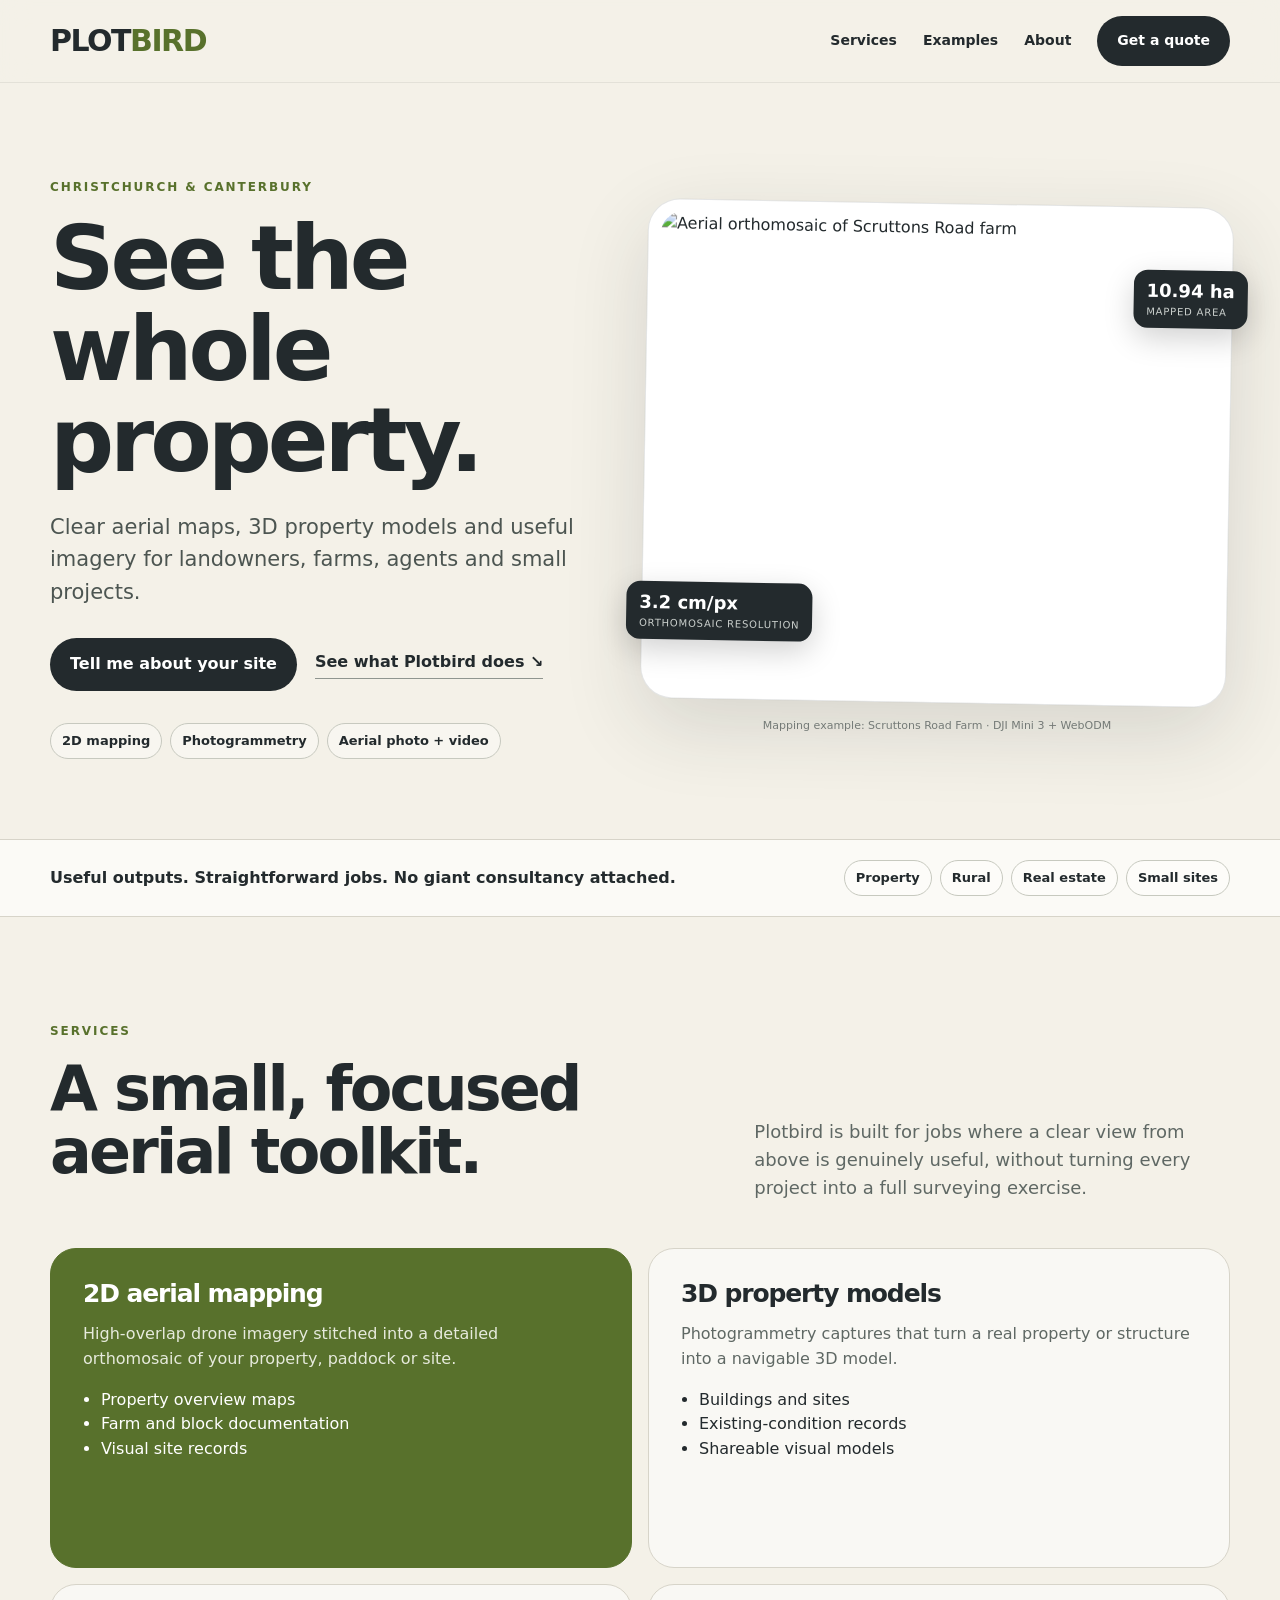
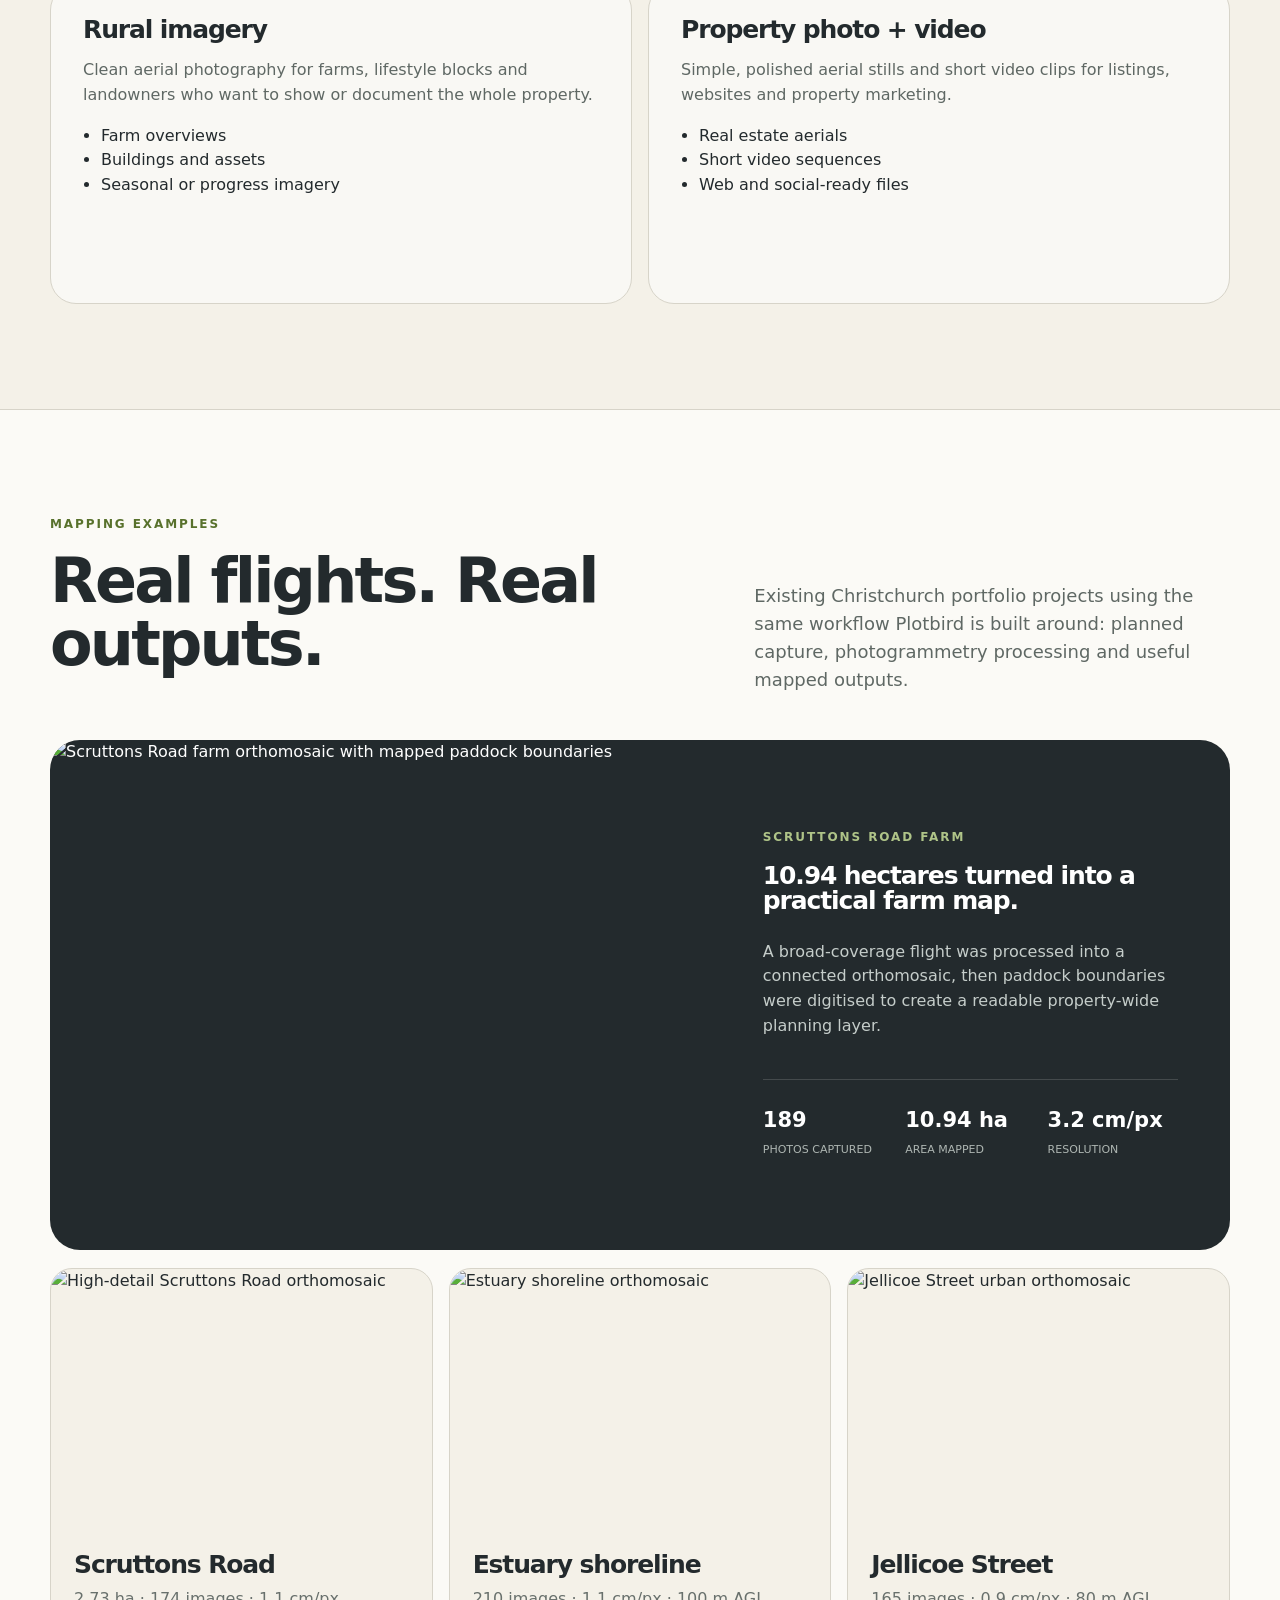
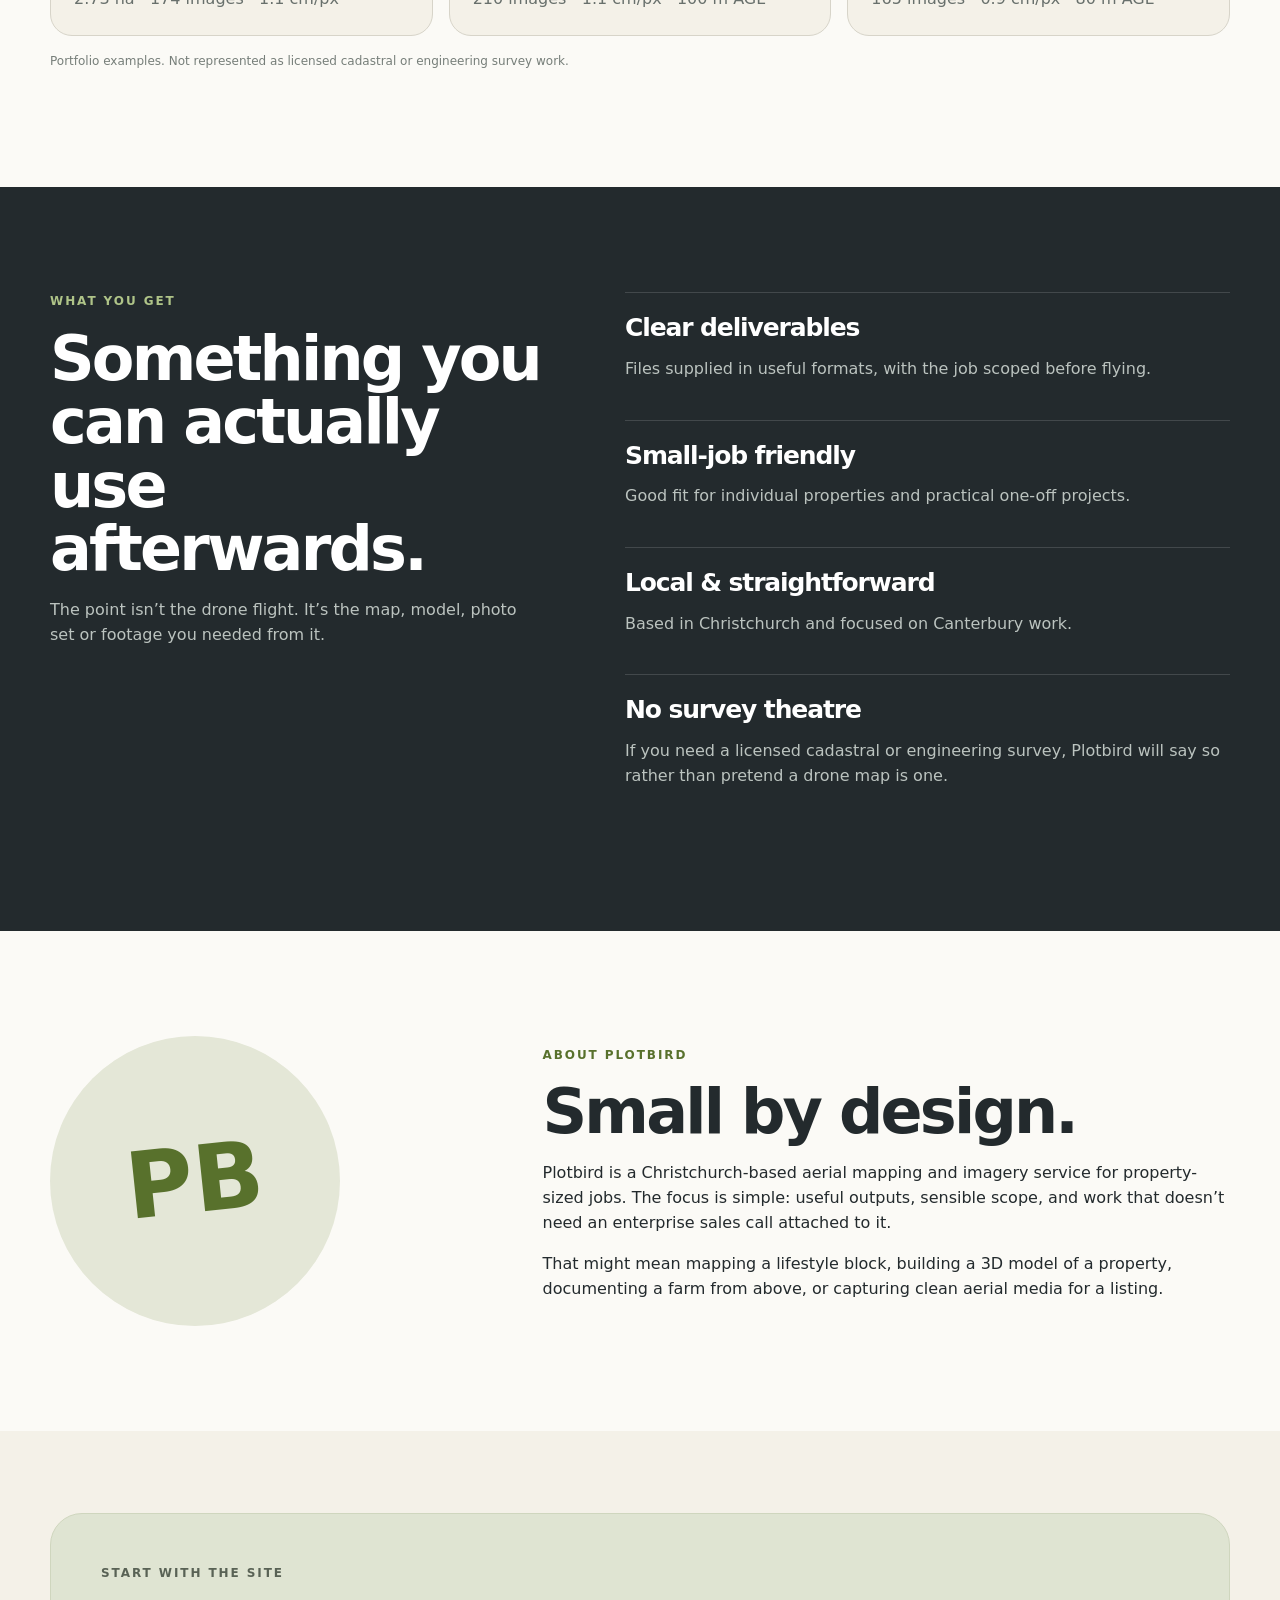
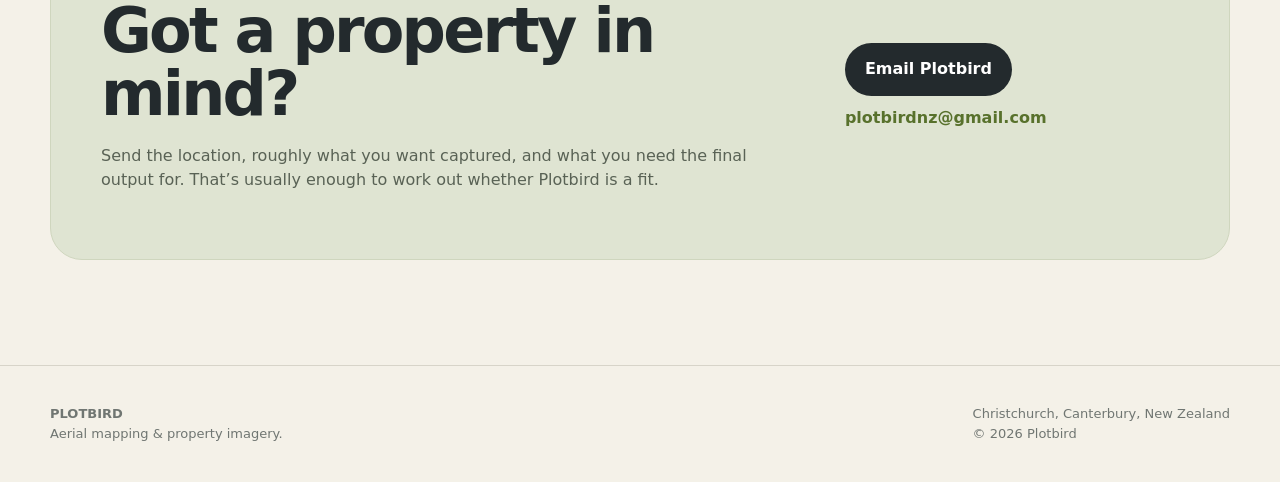
==== index.html @ 0fe859c1 "Add Plotbird website" ====
<!doctype html>
<html lang="en">
<head>
  <meta charset="utf-8">
  <meta name="viewport" content="width=device-width,initial-scale=1">
  <title>Plotbird | Aerial Mapping & Property Imagery</title>
  <meta name="description" content="Plotbird provides aerial mapping, photogrammetry, rural imagery and property media across Christchurch and Canterbury.">
  <meta name="theme-color" content="#f4f1e8">
  <link rel="canonical" href="https://plotbird.co.nz/">
  <meta property="og:title" content="Plotbird | Aerial Mapping & Property Imagery">
  <meta property="og:description" content="Aerial mapping, photogrammetry, rural imagery and property media across Christchurch and Canterbury.">
  <meta property="og:url" content="https://plotbird.co.nz/">
  <meta property="og:type" content="website">
  <style>
    :root{--cream:#f4f1e8;--paper:#fbfaf6;--ink:#232a2d;--muted:#68706c;--green:#58712c;--green2:#74894c;--line:#d7d4c9;--radius:26px}
    *{box-sizing:border-box} html{scroll-behavior:smooth} body{margin:0;background:var(--cream);color:var(--ink);font-family:Inter,ui-sans-serif,system-ui,-apple-system,BlinkMacSystemFont,"Segoe UI",sans-serif;line-height:1.55}
    img{display:block;max-width:100%} a{color:inherit;text-decoration:none}.wrap{width:min(1180px,calc(100% - 40px));margin:auto}
    header{position:sticky;top:0;z-index:20;background:rgba(244,241,232,.92);backdrop-filter:blur(14px);border-bottom:1px solid rgba(35,42,45,.08)}
    .nav{height:82px;display:flex;align-items:center;justify-content:space-between;gap:28px}.brand{font-weight:900;letter-spacing:-.05em;font-size:30px}.brand b{color:var(--green)}
    .links{display:flex;gap:26px;align-items:center;font-weight:700;font-size:14px}.btn{display:inline-flex;align-items:center;justify-content:center;background:var(--ink);color:white;border-radius:999px;padding:14px 20px;font-weight:800}.btn:hover{transform:translateY(-1px)}
    .hero{padding:95px 0 80px;overflow:hidden}.hero-grid{display:grid;grid-template-columns:.95fr 1.05fr;gap:64px;align-items:center}.eyebrow{text-transform:uppercase;letter-spacing:.16em;font-size:12px;font-weight:900;color:var(--green);margin:0 0 16px}
    h1,h2,h3{letter-spacing:-.045em;line-height:1.02;margin-top:0}h1{font-size:clamp(54px,7vw,92px);margin-bottom:24px}h2{font-size:clamp(40px,5vw,62px);margin-bottom:18px}h3{font-size:25px;margin-bottom:10px}
    .lead{font-size:21px;color:#4c5551;max-width:620px}.hero-actions{display:flex;gap:18px;align-items:center;flex-wrap:wrap;margin-top:30px}.text-link{font-weight:800;border-bottom:1px solid #8f958f;padding-bottom:3px}
    .chips{display:flex;gap:8px;flex-wrap:wrap;margin-top:32px}.chips span{border:1px solid #c7c9bf;border-radius:999px;padding:7px 11px;font-size:13px;font-weight:700;background:rgba(255,255,255,.35)}
    .photo{position:relative;background:white;border:1px solid rgba(35,42,45,.12);border-radius:32px;padding:12px;box-shadow:0 26px 80px rgba(35,42,45,.14);transform:rotate(1deg)}.photo img{width:100%;aspect-ratio:1.18/1;object-fit:cover;border-radius:22px}
    .badge{position:absolute;background:var(--ink);color:white;border-radius:14px;padding:11px 13px;display:flex;flex-direction:column;line-height:1.15;box-shadow:0 10px 30px rgba(0,0,0,.18)}.badge strong{font-size:18px}.badge span{font-size:10px;color:#cbd0cd;text-transform:uppercase;letter-spacing:.08em;margin-top:4px}.b1{right:-16px;top:62px}.b2{left:-16px;bottom:58px}
    .micro{font-size:11px;color:#7b817d;text-align:center;margin:14px 0 0}.strip{background:var(--paper);border-block:1px solid var(--line);padding:20px 0}.strip .wrap{display:flex;justify-content:space-between;gap:20px;align-items:center}.strip p{font-weight:800;margin:0}
    section{padding:105px 0}.heading{display:grid;grid-template-columns:1.05fr .8fr;gap:80px;align-items:end;margin-bottom:46px}.heading p:last-child{font-size:18px;color:#5f6864;margin:0}
    .services{display:grid;grid-template-columns:repeat(2,1fr);gap:16px}.card{background:rgba(255,255,255,.52);border:1px solid var(--line);border-radius:var(--radius);padding:32px;min-height:320px}.card.feature{background:var(--green);color:white;border-color:var(--green)}.card p{color:#5f6864}.card.feature p{color:#e6eadc}.card ul{padding-left:18px}
    .examples{background:var(--paper);border-top:1px solid var(--line)}.feature-case{display:grid;grid-template-columns:1.12fr .88fr;background:var(--ink);color:white;border-radius:30px;overflow:hidden;margin-bottom:18px}.feature-case img{width:100%;height:100%;min-height:510px;object-fit:cover}.case-copy{padding:52px;display:flex;flex-direction:column;justify-content:center}.case-copy p{color:#c5cdca}.stats{display:grid;grid-template-columns:repeat(3,1fr);gap:12px;border-top:1px solid rgba(255,255,255,.15);padding-top:24px;margin-top:24px}.stats strong{display:block;font-size:21px}.stats span{font-size:11px;color:#aeb6b2;text-transform:uppercase}
    .project-grid{display:grid;grid-template-columns:repeat(3,1fr);gap:16px}.project{border:1px solid var(--line);border-radius:22px;overflow:hidden;background:var(--cream)}.project img{width:100%;height:260px;object-fit:cover}.project div{padding:23px}.project p{margin:0;color:#68706c}
    .dark{background:var(--ink);color:white}.outcomes{display:grid;grid-template-columns:.9fr 1.1fr;gap:80px}.dark p{color:#bbc3bf}.outcome{padding:22px 0;border-top:1px solid rgba(255,255,255,.14)}
    .about{background:var(--paper)}.about-grid{display:grid;grid-template-columns:.75fr 1.25fr;gap:80px;align-items:center}.mark{width:290px;height:290px;border-radius:50%;background:#e4e7d7;display:grid;place-items:center}.mark span{font-size:92px;font-weight:900;color:var(--green);transform:rotate(-6deg)}
    .contact{padding-top:82px}.contact-box{background:#dfe4d2;border:1px solid #cfd6be;border-radius:32px;padding:50px;display:grid;grid-template-columns:1.35fr .65fr;gap:50px;align-items:center}.contact-box p{color:#596255}.email{font-weight:800;color:var(--green);margin-top:10px}
    footer{padding:38px 0;border-top:1px solid var(--line)}footer .wrap{display:flex;justify-content:space-between;gap:24px;color:#707672;font-size:13px}
    @media(max-width:850px){.links a:not(.btn){display:none}.hero-grid,.heading,.feature-case,.outcomes,.about-grid,.contact-box{grid-template-columns:1fr}.hero{padding-top:65px}.services{grid-template-columns:1fr}.project-grid{grid-template-columns:1fr 1fr}.feature-case img{min-height:380px}.about-grid{gap:34px}.mark{display:none}}
    @media(max-width:560px){.wrap{width:min(100% - 26px,1180px)}.nav{height:72px}.brand{font-size:25px}h1{font-size:52px}.lead{font-size:18px}.hero-actions{align-items:flex-start;flex-direction:column}section{padding:74px 0}.strip .wrap{align-items:flex-start;flex-direction:column}.project-grid{grid-template-columns:1fr}.project img{height:230px}.stats{grid-template-columns:1fr}.case-copy,.contact-box{padding:28px}.feature-case img{min-height:300px}footer .wrap{flex-direction:column}}
  </style>
</head>
<body>
<header>
  <div class="wrap nav">
    <a class="brand" href="#top">PLOT<b>BIRD</b></a>
    <nav class="links">
      <a href="#services">Services</a><a href="#examples">Examples</a><a href="#about">About</a><a class="btn" href="#contact">Get a quote</a>
    </nav>
  </div>
</header>
<main id="top">
  <section class="hero">
    <div class="wrap hero-grid">
      <div>
        <p class="eyebrow">Christchurch & Canterbury</p>
        <h1>See the whole property.</h1>
        <p class="lead">Clear aerial maps, 3D property models and useful imagery for landowners, farms, agents and small projects.</p>
        <div class="hero-actions"><a class="btn" href="#contact">Tell me about your site</a><a class="text-link" href="#services">See what Plotbird does ↘</a></div>
        <div class="chips"><span>2D mapping</span><span>Photogrammetry</span><span>Aerial photo + video</span></div>
      </div>
      <div>
        <div class="photo">
          <img src="https://raw.githubusercontent.com/tfinn9/tom-finn-drone-mapping-portfolio/main/public/images/scruttons-road-farm-large-area-orthophoto.jpg" alt="Aerial orthomosaic of Scruttons Road farm">
          <div class="badge b1"><strong>10.94 ha</strong><span>mapped area</span></div>
          <div class="badge b2"><strong>3.2 cm/px</strong><span>orthomosaic resolution</span></div>
        </div>
        <p class="micro">Mapping example: Scruttons Road Farm · DJI Mini 3 + WebODM</p>
      </div>
    </div>
  </section>
  <div class="strip"><div class="wrap"><p>Useful outputs. Straightforward jobs. No giant consultancy attached.</p><div class="chips" style="margin:0"><span>Property</span><span>Rural</span><span>Real estate</span><span>Small sites</span></div></div></div>

  <section id="services">
    <div class="wrap">
      <div class="heading"><div><p class="eyebrow">Services</p><h2>A small, focused aerial toolkit.</h2></div><p>Plotbird is built for jobs where a clear view from above is genuinely useful, without turning every project into a full surveying exercise.</p></div>
      <div class="services">
        <article class="card feature"><h3>2D aerial mapping</h3><p>High-overlap drone imagery stitched into a detailed orthomosaic of your property, paddock or site.</p><ul><li>Property overview maps</li><li>Farm and block documentation</li><li>Visual site records</li></ul></article>
        <article class="card"><h3>3D property models</h3><p>Photogrammetry captures that turn a real property or structure into a navigable 3D model.</p><ul><li>Buildings and sites</li><li>Existing-condition records</li><li>Shareable visual models</li></ul></article>
        <article class="card"><h3>Rural imagery</h3><p>Clean aerial photography for farms, lifestyle blocks and landowners who want to show or document the whole property.</p><ul><li>Farm overviews</li><li>Buildings and assets</li><li>Seasonal or progress imagery</li></ul></article>
        <article class="card"><h3>Property photo + video</h3><p>Simple, polished aerial stills and short video clips for listings, websites and property marketing.</p><ul><li>Real estate aerials</li><li>Short video sequences</li><li>Web and social-ready files</li></ul></article>
      </div>
    </div>
  </section>

  <section class="examples" id="examples">
    <div class="wrap">
      <div class="heading"><div><p class="eyebrow">Mapping examples</p><h2>Real flights. Real outputs.</h2></div><p>Existing Christchurch portfolio projects using the same workflow Plotbird is built around: planned capture, photogrammetry processing and useful mapped outputs.</p></div>
      <article class="feature-case">
        <img src="https://raw.githubusercontent.com/tfinn9/tom-finn-drone-mapping-portfolio/main/public/images/scruttons-road-comparison-mapped.jpg" alt="Scruttons Road farm orthomosaic with mapped paddock boundaries">
        <div class="case-copy"><p class="eyebrow" style="color:#afc488">Scruttons Road Farm</p><h3>10.94 hectares turned into a practical farm map.</h3><p>A broad-coverage flight was processed into a connected orthomosaic, then paddock boundaries were digitised to create a readable property-wide planning layer.</p><div class="stats"><div><strong>189</strong><span>photos captured</span></div><div><strong>10.94 ha</strong><span>area mapped</span></div><div><strong>3.2 cm/px</strong><span>resolution</span></div></div></div>
      </article>
      <div class="project-grid">
        <article class="project"><img src="https://raw.githubusercontent.com/tfinn9/tom-finn-drone-mapping-portfolio/main/public/images/scruttons-road-farm-detailed-orthophoto.jpg" alt="High-detail Scruttons Road orthomosaic"><div><h3>Scruttons Road</h3><p>2.73 ha · 174 images · 1.1 cm/px</p></div></article>
        <article class="project"><img src="https://raw.githubusercontent.com/tfinn9/tom-finn-drone-mapping-portfolio/main/public/images/estuary-shoreline-orthophoto.jpg" alt="Estuary shoreline orthomosaic"><div><h3>Estuary shoreline</h3><p>210 images · 1.1 cm/px · 100 m AGL</p></div></article>
        <article class="project"><img src="https://raw.githubusercontent.com/tfinn9/tom-finn-drone-mapping-portfolio/main/public/images/jellicoe-street-orthophoto.jpg" alt="Jellicoe Street urban orthomosaic"><div><h3>Jellicoe Street</h3><p>165 images · 0.9 cm/px · 80 m AGL</p></div></article>
      </div>
      <p style="font-size:12px;color:#767e79;margin-top:16px">Portfolio examples. Not represented as licensed cadastral or engineering survey work.</p>
    </div>
  </section>

  <section class="dark">
    <div class="wrap outcomes">
      <div><p class="eyebrow" style="color:#afc488">What you get</p><h2>Something you can actually use afterwards.</h2><p>The point isn’t the drone flight. It’s the map, model, photo set or footage you needed from it.</p></div>
      <div><div class="outcome"><h3>Clear deliverables</h3><p>Files supplied in useful formats, with the job scoped before flying.</p></div><div class="outcome"><h3>Small-job friendly</h3><p>Good fit for individual properties and practical one-off projects.</p></div><div class="outcome"><h3>Local & straightforward</h3><p>Based in Christchurch and focused on Canterbury work.</p></div><div class="outcome"><h3>No survey theatre</h3><p>If you need a licensed cadastral or engineering survey, Plotbird will say so rather than pretend a drone map is one.</p></div></div>
    </div>
  </section>

  <section class="about" id="about">
    <div class="wrap about-grid"><div class="mark"><span>PB</span></div><div><p class="eyebrow">About Plotbird</p><h2>Small by design.</h2><p>Plotbird is a Christchurch-based aerial mapping and imagery service for property-sized jobs. The focus is simple: useful outputs, sensible scope, and work that doesn’t need an enterprise sales call attached to it.</p><p>That might mean mapping a lifestyle block, building a 3D model of a property, documenting a farm from above, or capturing clean aerial media for a listing.</p></div></div>
  </section>

  <section class="contact" id="contact">
    <div class="wrap contact-box"><div><p class="eyebrow">Start with the site</p><h2>Got a property in mind?</h2><p>Send the location, roughly what you want captured, and what you need the final output for. That’s usually enough to work out whether Plotbird is a fit.</p></div><div><a class="btn" href="mailto:plotbirdnz@gmail.com?subject=Plotbird%20project%20enquiry">Email Plotbird</a><div class="email">plotbirdnz@gmail.com</div></div></div>
  </section>
</main>
<footer><div class="wrap"><div><strong>PLOTBIRD</strong><br>Aerial mapping & property imagery.</div><div>Christchurch, Canterbury, New Zealand<br>© <span id="year"></span> Plotbird</div></div></footer>
<script>document.getElementById('year').textContent=new Date().getFullYear()</script>
</body>
</html>
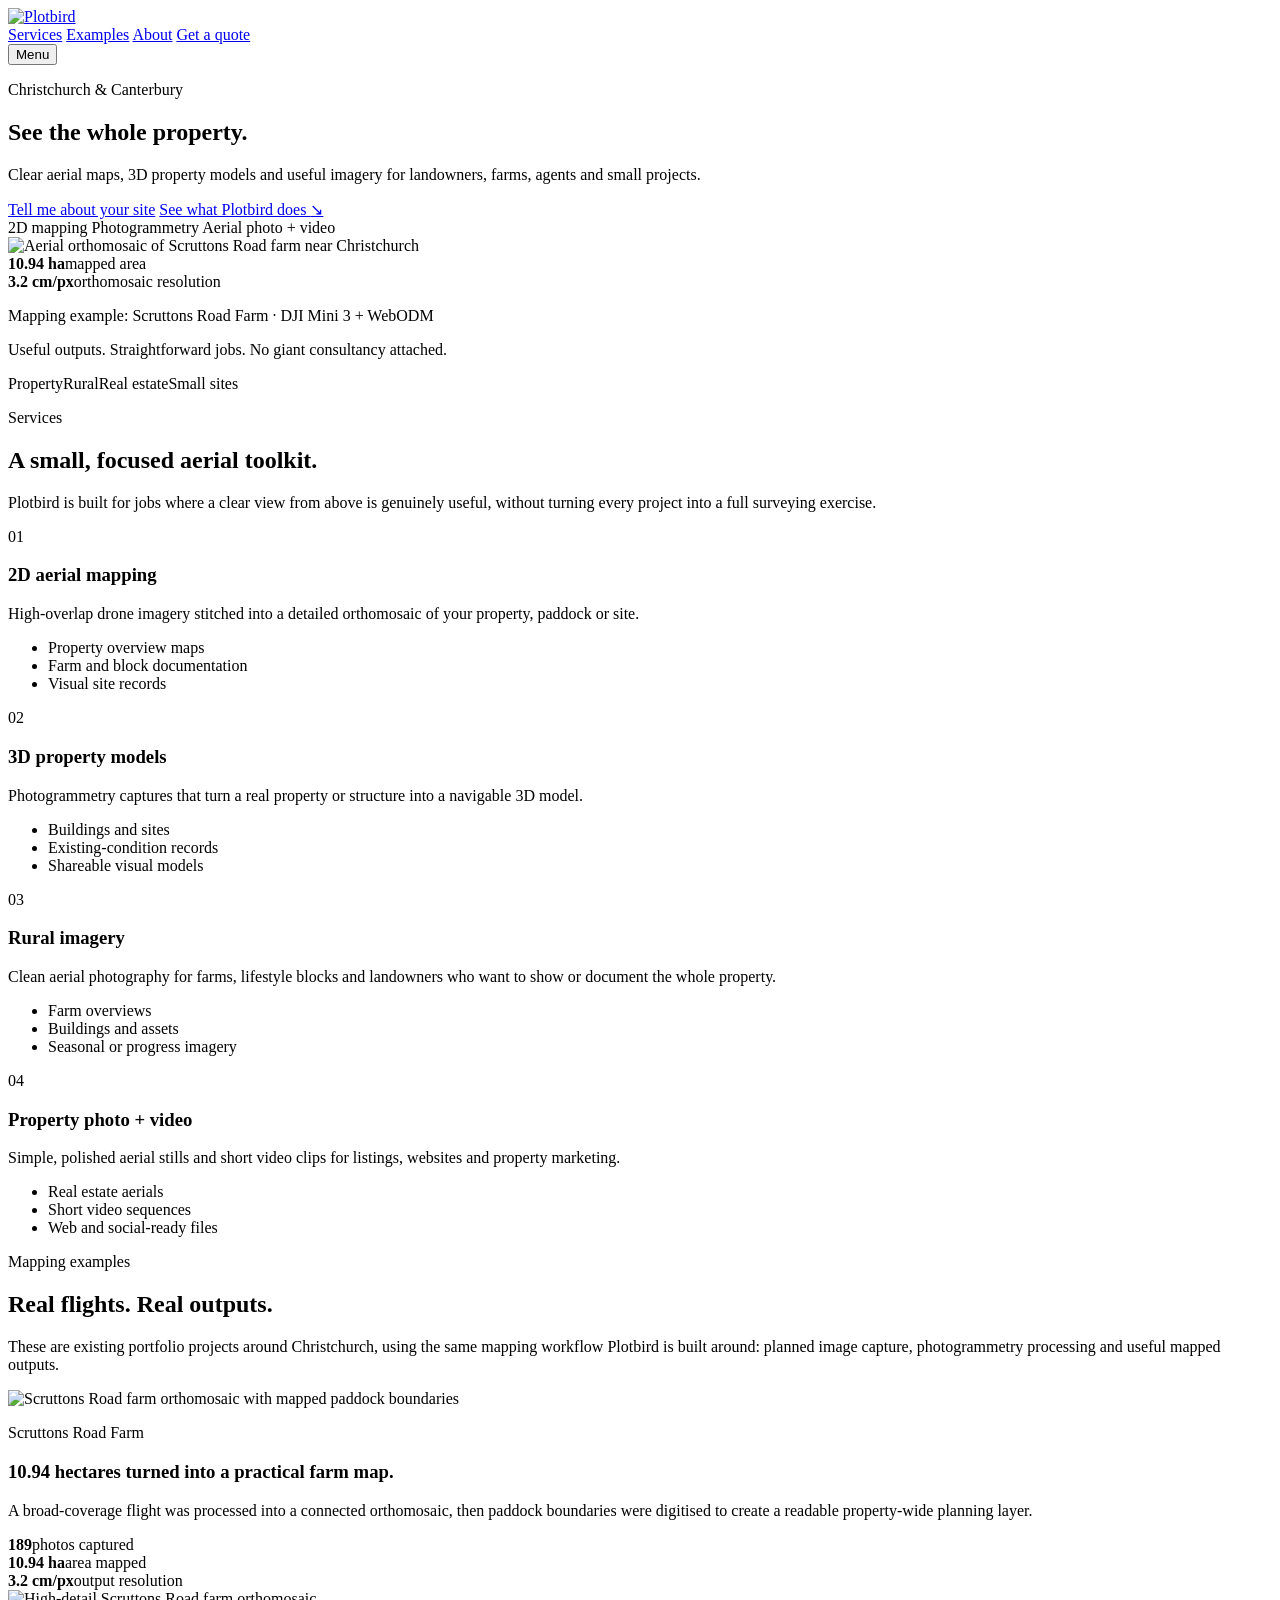
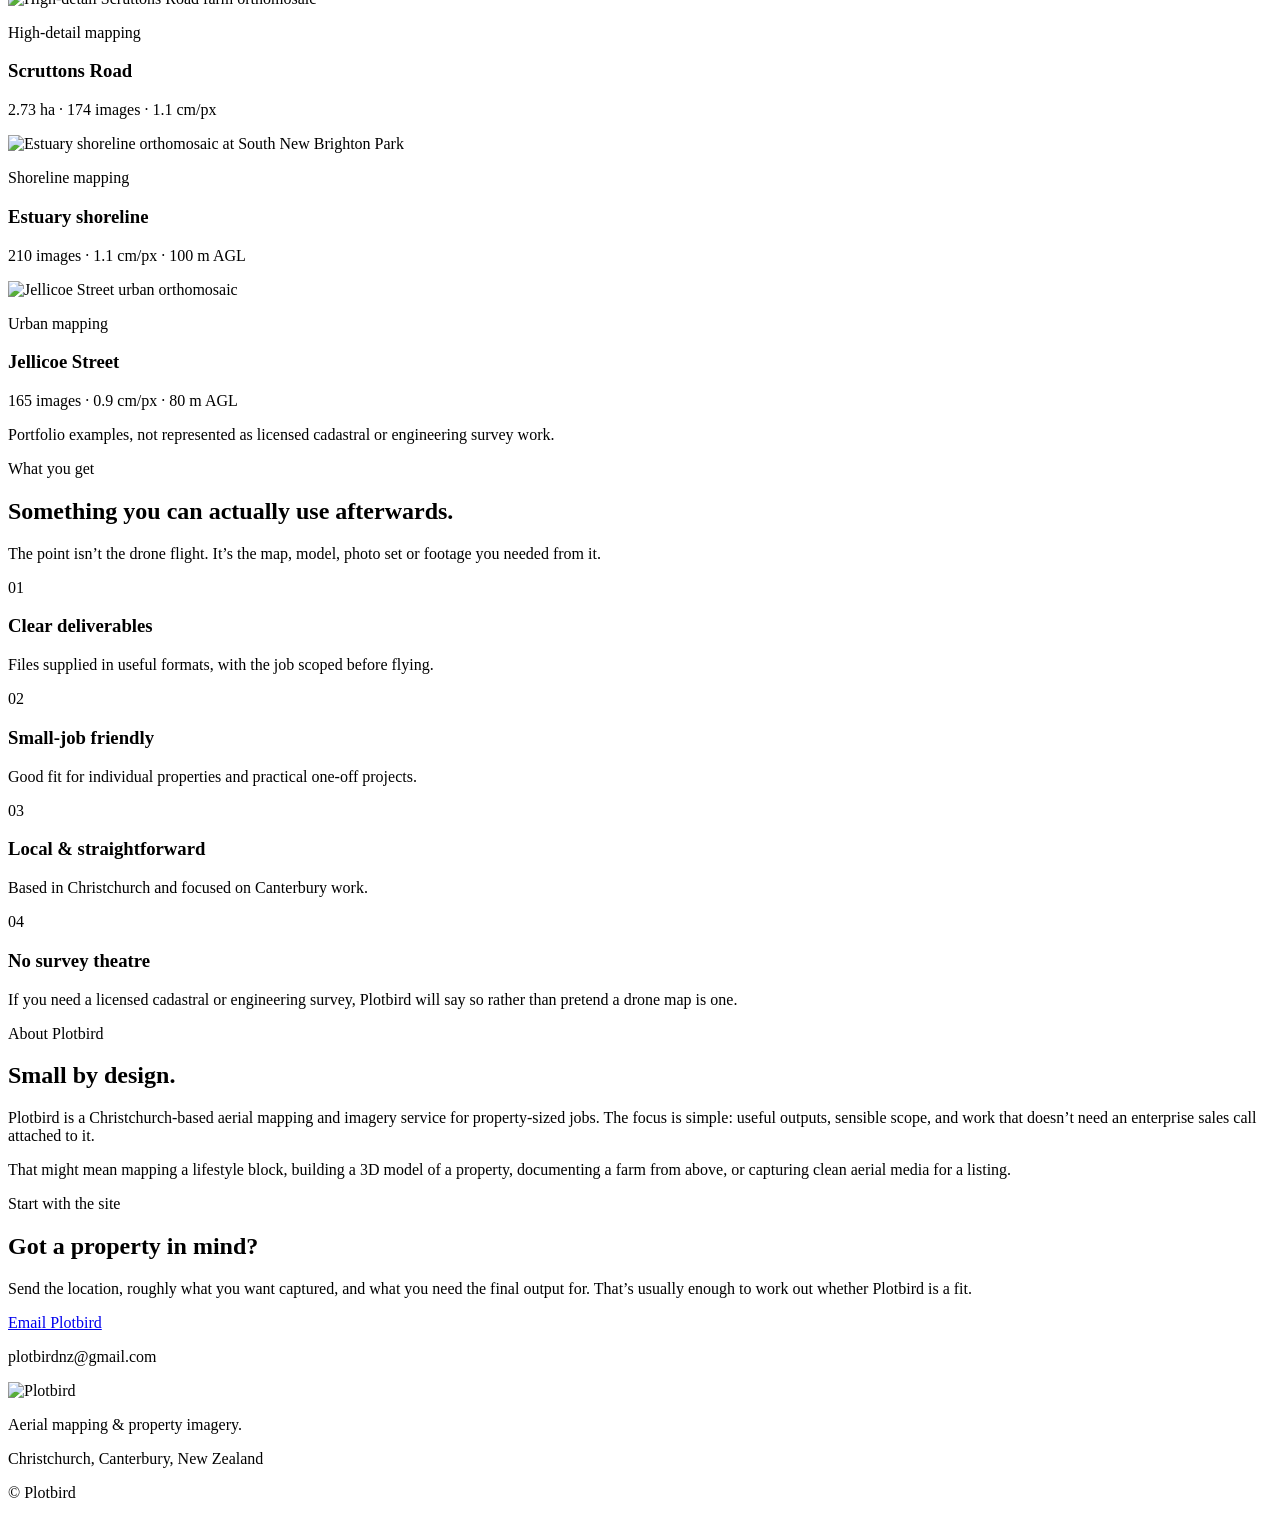
==== commit d1f68962: "Update Plotbird site layout and logo integration" ====
--- a/index.html
+++ b/index.html
@@ -1,117 +1,207 @@
 <!doctype html>
 <html lang="en">
 <head>
-  <meta charset="utf-8">
-  <meta name="viewport" content="width=device-width,initial-scale=1">
+  <meta charset="utf-8" />
+  <meta name="viewport" content="width=device-width, initial-scale=1" />
   <title>Plotbird | Aerial Mapping & Property Imagery</title>
-  <meta name="description" content="Plotbird provides aerial mapping, photogrammetry, rural imagery and property media across Christchurch and Canterbury.">
-  <meta name="theme-color" content="#f4f1e8">
-  <link rel="canonical" href="https://plotbird.co.nz/">
-  <meta property="og:title" content="Plotbird | Aerial Mapping & Property Imagery">
-  <meta property="og:description" content="Aerial mapping, photogrammetry, rural imagery and property media across Christchurch and Canterbury.">
-  <meta property="og:url" content="https://plotbird.co.nz/">
-  <meta property="og:type" content="website">
-  <style>
-    :root{--cream:#f4f1e8;--paper:#fbfaf6;--ink:#232a2d;--muted:#68706c;--green:#58712c;--green2:#74894c;--line:#d7d4c9;--radius:26px}
-    *{box-sizing:border-box} html{scroll-behavior:smooth} body{margin:0;background:var(--cream);color:var(--ink);font-family:Inter,ui-sans-serif,system-ui,-apple-system,BlinkMacSystemFont,"Segoe UI",sans-serif;line-height:1.55}
-    img{display:block;max-width:100%} a{color:inherit;text-decoration:none}.wrap{width:min(1180px,calc(100% - 40px));margin:auto}
-    header{position:sticky;top:0;z-index:20;background:rgba(244,241,232,.92);backdrop-filter:blur(14px);border-bottom:1px solid rgba(35,42,45,.08)}
-    .nav{height:82px;display:flex;align-items:center;justify-content:space-between;gap:28px}.brand{font-weight:900;letter-spacing:-.05em;font-size:30px}.brand b{color:var(--green)}
-    .links{display:flex;gap:26px;align-items:center;font-weight:700;font-size:14px}.btn{display:inline-flex;align-items:center;justify-content:center;background:var(--ink);color:white;border-radius:999px;padding:14px 20px;font-weight:800}.btn:hover{transform:translateY(-1px)}
-    .hero{padding:95px 0 80px;overflow:hidden}.hero-grid{display:grid;grid-template-columns:.95fr 1.05fr;gap:64px;align-items:center}.eyebrow{text-transform:uppercase;letter-spacing:.16em;font-size:12px;font-weight:900;color:var(--green);margin:0 0 16px}
-    h1,h2,h3{letter-spacing:-.045em;line-height:1.02;margin-top:0}h1{font-size:clamp(54px,7vw,92px);margin-bottom:24px}h2{font-size:clamp(40px,5vw,62px);margin-bottom:18px}h3{font-size:25px;margin-bottom:10px}
-    .lead{font-size:21px;color:#4c5551;max-width:620px}.hero-actions{display:flex;gap:18px;align-items:center;flex-wrap:wrap;margin-top:30px}.text-link{font-weight:800;border-bottom:1px solid #8f958f;padding-bottom:3px}
-    .chips{display:flex;gap:8px;flex-wrap:wrap;margin-top:32px}.chips span{border:1px solid #c7c9bf;border-radius:999px;padding:7px 11px;font-size:13px;font-weight:700;background:rgba(255,255,255,.35)}
-    .photo{position:relative;background:white;border:1px solid rgba(35,42,45,.12);border-radius:32px;padding:12px;box-shadow:0 26px 80px rgba(35,42,45,.14);transform:rotate(1deg)}.photo img{width:100%;aspect-ratio:1.18/1;object-fit:cover;border-radius:22px}
-    .badge{position:absolute;background:var(--ink);color:white;border-radius:14px;padding:11px 13px;display:flex;flex-direction:column;line-height:1.15;box-shadow:0 10px 30px rgba(0,0,0,.18)}.badge strong{font-size:18px}.badge span{font-size:10px;color:#cbd0cd;text-transform:uppercase;letter-spacing:.08em;margin-top:4px}.b1{right:-16px;top:62px}.b2{left:-16px;bottom:58px}
-    .micro{font-size:11px;color:#7b817d;text-align:center;margin:14px 0 0}.strip{background:var(--paper);border-block:1px solid var(--line);padding:20px 0}.strip .wrap{display:flex;justify-content:space-between;gap:20px;align-items:center}.strip p{font-weight:800;margin:0}
-    section{padding:105px 0}.heading{display:grid;grid-template-columns:1.05fr .8fr;gap:80px;align-items:end;margin-bottom:46px}.heading p:last-child{font-size:18px;color:#5f6864;margin:0}
-    .services{display:grid;grid-template-columns:repeat(2,1fr);gap:16px}.card{background:rgba(255,255,255,.52);border:1px solid var(--line);border-radius:var(--radius);padding:32px;min-height:320px}.card.feature{background:var(--green);color:white;border-color:var(--green)}.card p{color:#5f6864}.card.feature p{color:#e6eadc}.card ul{padding-left:18px}
-    .examples{background:var(--paper);border-top:1px solid var(--line)}.feature-case{display:grid;grid-template-columns:1.12fr .88fr;background:var(--ink);color:white;border-radius:30px;overflow:hidden;margin-bottom:18px}.feature-case img{width:100%;height:100%;min-height:510px;object-fit:cover}.case-copy{padding:52px;display:flex;flex-direction:column;justify-content:center}.case-copy p{color:#c5cdca}.stats{display:grid;grid-template-columns:repeat(3,1fr);gap:12px;border-top:1px solid rgba(255,255,255,.15);padding-top:24px;margin-top:24px}.stats strong{display:block;font-size:21px}.stats span{font-size:11px;color:#aeb6b2;text-transform:uppercase}
-    .project-grid{display:grid;grid-template-columns:repeat(3,1fr);gap:16px}.project{border:1px solid var(--line);border-radius:22px;overflow:hidden;background:var(--cream)}.project img{width:100%;height:260px;object-fit:cover}.project div{padding:23px}.project p{margin:0;color:#68706c}
-    .dark{background:var(--ink);color:white}.outcomes{display:grid;grid-template-columns:.9fr 1.1fr;gap:80px}.dark p{color:#bbc3bf}.outcome{padding:22px 0;border-top:1px solid rgba(255,255,255,.14)}
-    .about{background:var(--paper)}.about-grid{display:grid;grid-template-columns:.75fr 1.25fr;gap:80px;align-items:center}.mark{width:290px;height:290px;border-radius:50%;background:#e4e7d7;display:grid;place-items:center}.mark span{font-size:92px;font-weight:900;color:var(--green);transform:rotate(-6deg)}
-    .contact{padding-top:82px}.contact-box{background:#dfe4d2;border:1px solid #cfd6be;border-radius:32px;padding:50px;display:grid;grid-template-columns:1.35fr .65fr;gap:50px;align-items:center}.contact-box p{color:#596255}.email{font-weight:800;color:var(--green);margin-top:10px}
-    footer{padding:38px 0;border-top:1px solid var(--line)}footer .wrap{display:flex;justify-content:space-between;gap:24px;color:#707672;font-size:13px}
-    @media(max-width:850px){.links a:not(.btn){display:none}.hero-grid,.heading,.feature-case,.outcomes,.about-grid,.contact-box{grid-template-columns:1fr}.hero{padding-top:65px}.services{grid-template-columns:1fr}.project-grid{grid-template-columns:1fr 1fr}.feature-case img{min-height:380px}.about-grid{gap:34px}.mark{display:none}}
-    @media(max-width:560px){.wrap{width:min(100% - 26px,1180px)}.nav{height:72px}.brand{font-size:25px}h1{font-size:52px}.lead{font-size:18px}.hero-actions{align-items:flex-start;flex-direction:column}section{padding:74px 0}.strip .wrap{align-items:flex-start;flex-direction:column}.project-grid{grid-template-columns:1fr}.project img{height:230px}.stats{grid-template-columns:1fr}.case-copy,.contact-box{padding:28px}.feature-case img{min-height:300px}footer .wrap{flex-direction:column}}
-  </style>
+  <meta name="description" content="Plotbird provides aerial mapping, photogrammetry, rural imagery and property media across Canterbury." />
+  <meta name="theme-color" content="#f5f3ea" />
+  <link rel="canonical" href="https://plotbird.co.nz/" />
+  <meta property="og:title" content="Plotbird | Aerial Mapping & Property Imagery" />
+  <meta property="og:description" content="Aerial mapping, photogrammetry, rural imagery and property media across Christchurch and Canterbury." />
+  <meta property="og:url" content="https://plotbird.co.nz/" />
+  <meta property="og:type" content="website" />
+  <link rel="preconnect" href="https://fonts.googleapis.com">
+  <link rel="preconnect" href="https://fonts.gstatic.com" crossorigin>
+  <link href="https://fonts.googleapis.com/css2?family=DM+Sans:wght@400;500;600;700&family=Manrope:wght@600;700;800&display=swap" rel="stylesheet">
+  <link rel="stylesheet" href="styles.css" />
 </head>
 <body>
-<header>
-  <div class="wrap nav">
-    <a class="brand" href="#top">PLOT<b>BIRD</b></a>
-    <nav class="links">
-      <a href="#services">Services</a><a href="#examples">Examples</a><a href="#about">About</a><a class="btn" href="#contact">Get a quote</a>
-    </nav>
-  </div>
-</header>
-<main id="top">
-  <section class="hero">
-    <div class="wrap hero-grid">
-      <div>
-        <p class="eyebrow">Christchurch & Canterbury</p>
-        <h1>See the whole property.</h1>
-        <p class="lead">Clear aerial maps, 3D property models and useful imagery for landowners, farms, agents and small projects.</p>
-        <div class="hero-actions"><a class="btn" href="#contact">Tell me about your site</a><a class="text-link" href="#services">See what Plotbird does ↘</a></div>
-        <div class="chips"><span>2D mapping</span><span>Photogrammetry</span><span>Aerial photo + video</span></div>
-      </div>
-      <div>
-        <div class="photo">
-          <img src="https://raw.githubusercontent.com/tfinn9/tom-finn-drone-mapping-portfolio/main/public/images/scruttons-road-farm-large-area-orthophoto.jpg" alt="Aerial orthomosaic of Scruttons Road farm">
-          <div class="badge b1"><strong>10.94 ha</strong><span>mapped area</span></div>
-          <div class="badge b2"><strong>3.2 cm/px</strong><span>orthomosaic resolution</span></div>
-        </div>
-        <p class="micro">Mapping example: Scruttons Road Farm · DJI Mini 3 + WebODM</p>
-      </div>
+  <header class="site-header">
+    <div class="wrap nav-wrap">
+      <a class="brand" href="#top" aria-label="Plotbird home">
+        <img src="assets/plotbird-logo.svg" alt="Plotbird" />
+      </a>
+      <nav class="nav" aria-label="Main navigation">
+        <a href="#services">Services</a>
+        <a href="#examples">Examples</a>
+        <a href="#about">About</a>
+        <a href="#contact" class="button button-small">Get a quote</a>
+      </nav>
+      <button class="menu-button" aria-expanded="false" aria-label="Open menu">Menu</button>
     </div>
-  </section>
-  <div class="strip"><div class="wrap"><p>Useful outputs. Straightforward jobs. No giant consultancy attached.</p><div class="chips" style="margin:0"><span>Property</span><span>Rural</span><span>Real estate</span><span>Small sites</span></div></div></div>
-
-  <section id="services">
-    <div class="wrap">
-      <div class="heading"><div><p class="eyebrow">Services</p><h2>A small, focused aerial toolkit.</h2></div><p>Plotbird is built for jobs where a clear view from above is genuinely useful, without turning every project into a full surveying exercise.</p></div>
-      <div class="services">
-        <article class="card feature"><h3>2D aerial mapping</h3><p>High-overlap drone imagery stitched into a detailed orthomosaic of your property, paddock or site.</p><ul><li>Property overview maps</li><li>Farm and block documentation</li><li>Visual site records</li></ul></article>
-        <article class="card"><h3>3D property models</h3><p>Photogrammetry captures that turn a real property or structure into a navigable 3D model.</p><ul><li>Buildings and sites</li><li>Existing-condition records</li><li>Shareable visual models</li></ul></article>
-        <article class="card"><h3>Rural imagery</h3><p>Clean aerial photography for farms, lifestyle blocks and landowners who want to show or document the whole property.</p><ul><li>Farm overviews</li><li>Buildings and assets</li><li>Seasonal or progress imagery</li></ul></article>
-        <article class="card"><h3>Property photo + video</h3><p>Simple, polished aerial stills and short video clips for listings, websites and property marketing.</p><ul><li>Real estate aerials</li><li>Short video sequences</li><li>Web and social-ready files</li></ul></article>
-      </div>
+  </header>
+
+  <main id="top">
+    <section class="hero">
+      <div class="contours contours-one" aria-hidden="true"></div>
+      <div class="wrap hero-grid">
+        <div class="hero-copy">
+          <p class="eyebrow">Christchurch & Canterbury</p>
+          <h1>See the whole property.</h1>
+          <p class="hero-lead">Clear aerial maps, 3D property models and useful imagery for landowners, farms, agents and small projects.</p>
+          <div class="hero-actions">
+            <a class="button" href="#contact">Tell me about your site</a>
+            <a class="text-link" href="#services">See what Plotbird does <span>↘</span></a>
+          </div>
+          <div class="hero-notes" aria-label="Key services">
+            <span>2D mapping</span>
+            <span>Photogrammetry</span>
+            <span>Aerial photo + video</span>
+          </div>
+        </div>
+
+        <div class="hero-visual" aria-label="Scruttons Road aerial mapping example">
+          <div class="map-card photo-card">
+            <img src="https://raw.githubusercontent.com/tfinn9/tom-finn-drone-mapping-portfolio/main/public/images/scruttons-road-farm-large-area-orthophoto.jpg" alt="Aerial orthomosaic of Scruttons Road farm near Christchurch" />
+            <div class="map-badge badge-top"><strong>10.94 ha</strong><span>mapped area</span></div>
+            <div class="map-badge badge-bottom"><strong>3.2 cm/px</strong><span>orthomosaic resolution</span></div>
+          </div>
+          <p class="microcopy">Mapping example: Scruttons Road Farm · DJI Mini 3 + WebODM</p>
+        </div>
+      </div>
+    </section>
+
+    <section class="trust-strip">
+      <div class="wrap trust-grid">
+        <p>Useful outputs. Straightforward jobs. No giant consultancy attached.</p>
+        <div class="trust-tags"><span>Property</span><span>Rural</span><span>Real estate</span><span>Small sites</span></div>
+      </div>
+    </section>
+
+    <section class="section" id="services">
+      <div class="wrap">
+        <div class="section-heading">
+          <div><p class="eyebrow">Services</p><h2>A small, focused aerial toolkit.</h2></div>
+          <p>Plotbird is built for jobs where a clear view from above is genuinely useful, without turning every project into a full surveying exercise.</p>
+        </div>
+
+        <div class="service-grid">
+          <article class="service-card featured">
+            <div class="service-number">01</div>
+            <h3>2D aerial mapping</h3>
+            <p>High-overlap drone imagery stitched into a detailed orthomosaic of your property, paddock or site.</p>
+            <ul><li>Property overview maps</li><li>Farm and block documentation</li><li>Visual site records</li></ul>
+          </article>
+          <article class="service-card">
+            <div class="service-number">02</div>
+            <h3>3D property models</h3>
+            <p>Photogrammetry captures that turn a real property or structure into a navigable 3D model.</p>
+            <ul><li>Buildings and sites</li><li>Existing-condition records</li><li>Shareable visual models</li></ul>
+          </article>
+          <article class="service-card">
+            <div class="service-number">03</div>
+            <h3>Rural imagery</h3>
+            <p>Clean aerial photography for farms, lifestyle blocks and landowners who want to show or document the whole property.</p>
+            <ul><li>Farm overviews</li><li>Buildings and assets</li><li>Seasonal or progress imagery</li></ul>
+          </article>
+          <article class="service-card">
+            <div class="service-number">04</div>
+            <h3>Property photo + video</h3>
+            <p>Simple, polished aerial stills and short video clips for listings, websites and property marketing.</p>
+            <ul><li>Real estate aerials</li><li>Short video sequences</li><li>Web and social-ready files</li></ul>
+          </article>
+        </div>
+      </div>
+    </section>
+
+    <section class="section examples-section" id="examples">
+      <div class="wrap">
+        <div class="section-heading examples-heading">
+          <div><p class="eyebrow">Mapping examples</p><h2>Real flights. Real outputs.</h2></div>
+          <p>These are existing portfolio projects around Christchurch, using the same mapping workflow Plotbird is built around: planned image capture, photogrammetry processing and useful mapped outputs.</p>
+        </div>
+
+        <article class="case-feature">
+          <div class="case-image-wrap">
+            <img src="https://raw.githubusercontent.com/tfinn9/tom-finn-drone-mapping-portfolio/main/public/images/scruttons-road-comparison-mapped.jpg" alt="Scruttons Road farm orthomosaic with mapped paddock boundaries" loading="lazy" />
+          </div>
+          <div class="case-copy">
+            <p class="eyebrow">Scruttons Road Farm</p>
+            <h3>10.94 hectares turned into a practical farm map.</h3>
+            <p>A broad-coverage flight was processed into a connected orthomosaic, then paddock boundaries were digitised to create a readable property-wide planning layer.</p>
+            <div class="case-stats">
+              <div><strong>189</strong><span>photos captured</span></div>
+              <div><strong>10.94 ha</strong><span>area mapped</span></div>
+              <div><strong>3.2 cm/px</strong><span>output resolution</span></div>
+            </div>
+          </div>
+        </article>
+
+        <div class="project-grid">
+          <article class="project-card">
+            <img src="https://raw.githubusercontent.com/tfinn9/tom-finn-drone-mapping-portfolio/main/public/images/scruttons-road-farm-detailed-orthophoto.jpg" alt="High-detail Scruttons Road farm orthomosaic" loading="lazy" />
+            <div class="project-copy"><p class="project-kicker">High-detail mapping</p><h3>Scruttons Road</h3><p>2.73 ha · 174 images · 1.1 cm/px</p></div>
+          </article>
+          <article class="project-card">
+            <img src="https://raw.githubusercontent.com/tfinn9/tom-finn-drone-mapping-portfolio/main/public/images/estuary-shoreline-orthophoto.jpg" alt="Estuary shoreline orthomosaic at South New Brighton Park" loading="lazy" />
+            <div class="project-copy"><p class="project-kicker">Shoreline mapping</p><h3>Estuary shoreline</h3><p>210 images · 1.1 cm/px · 100 m AGL</p></div>
+          </article>
+          <article class="project-card">
+            <img src="https://raw.githubusercontent.com/tfinn9/tom-finn-drone-mapping-portfolio/main/public/images/jellicoe-street-orthophoto.jpg" alt="Jellicoe Street urban orthomosaic" loading="lazy" />
+            <div class="project-copy"><p class="project-kicker">Urban mapping</p><h3>Jellicoe Street</h3><p>165 images · 0.9 cm/px · 80 m AGL</p></div>
+          </article>
+        </div>
+        <p class="portfolio-note">Portfolio examples, not represented as licensed cadastral or engineering survey work.</p>
+      </div>
+    </section>
+
+    <section class="section dark-section" id="work">
+      <div class="contours contours-two" aria-hidden="true"></div>
+      <div class="wrap outcome-grid">
+        <div>
+          <p class="eyebrow light">What you get</p>
+          <h2>Something you can actually use afterwards.</h2>
+          <p class="dark-lead">The point isn’t the drone flight. It’s the map, model, photo set or footage you needed from it.</p>
+        </div>
+        <div class="outcome-list">
+          <div class="outcome"><span>01</span><div><h3>Clear deliverables</h3><p>Files supplied in useful formats, with the job scoped before flying.</p></div></div>
+          <div class="outcome"><span>02</span><div><h3>Small-job friendly</h3><p>Good fit for individual properties and practical one-off projects.</p></div></div>
+          <div class="outcome"><span>03</span><div><h3>Local & straightforward</h3><p>Based in Christchurch and focused on Canterbury work.</p></div></div>
+          <div class="outcome"><span>04</span><div><h3>No survey theatre</h3><p>If you need a licensed cadastral or engineering survey, Plotbird will say so rather than pretend a drone map is one.</p></div></div>
+        </div>
+      </div>
+    </section>
+
+    <section class="section about-section" id="about">
+      <div class="wrap about-grid">
+        <div class="about-mark" aria-hidden="true">
+          <div class="bird-disc">
+            <span class="bird-wing wing-a"></span><span class="bird-wing wing-b"></span><span class="bird-wing wing-c"></span>
+            <span class="bird-body"></span><span class="bird-head"></span><span class="bird-beak"></span>
+          </div>
+        </div>
+        <div class="about-copy">
+          <p class="eyebrow">About Plotbird</p>
+          <h2>Small by design.</h2>
+          <p>Plotbird is a Christchurch-based aerial mapping and imagery service for property-sized jobs. The focus is simple: useful outputs, sensible scope, and work that doesn’t need an enterprise sales call attached to it.</p>
+          <p>That might mean mapping a lifestyle block, building a 3D model of a property, documenting a farm from above, or capturing clean aerial media for a listing.</p>
+        </div>
+      </div>
+    </section>
+
+    <section class="section contact-section" id="contact">
+      <div class="wrap contact-card">
+        <div>
+          <p class="eyebrow">Start with the site</p>
+          <h2>Got a property in mind?</h2>
+          <p>Send the location, roughly what you want captured, and what you need the final output for. That’s usually enough to work out whether Plotbird is a fit.</p>
+        </div>
+        <div class="contact-actions">
+          <a class="button" href="mailto:plotbirdnz@gmail.com?subject=Plotbird%20project%20enquiry">Email Plotbird</a>
+          <p class="contact-note">plotbirdnz@gmail.com</p>
+        </div>
+      </div>
+    </section>
+  </main>
+
+  <footer>
+    <div class="wrap footer-grid">
+      <div class="footer-brand"><img src="assets/plotbird-logo.svg" alt="Plotbird" /><p>Aerial mapping & property imagery.</p></div>
+      <div class="footer-copy"><p>Christchurch, Canterbury, New Zealand</p><p>© <span id="year"></span> Plotbird</p></div>
     </div>
-  </section>
-
-  <section class="examples" id="examples">
-    <div class="wrap">
-      <div class="heading"><div><p class="eyebrow">Mapping examples</p><h2>Real flights. Real outputs.</h2></div><p>Existing Christchurch portfolio projects using the same workflow Plotbird is built around: planned capture, photogrammetry processing and useful mapped outputs.</p></div>
-      <article class="feature-case">
-        <img src="https://raw.githubusercontent.com/tfinn9/tom-finn-drone-mapping-portfolio/main/public/images/scruttons-road-comparison-mapped.jpg" alt="Scruttons Road farm orthomosaic with mapped paddock boundaries">
-        <div class="case-copy"><p class="eyebrow" style="color:#afc488">Scruttons Road Farm</p><h3>10.94 hectares turned into a practical farm map.</h3><p>A broad-coverage flight was processed into a connected orthomosaic, then paddock boundaries were digitised to create a readable property-wide planning layer.</p><div class="stats"><div><strong>189</strong><span>photos captured</span></div><div><strong>10.94 ha</strong><span>area mapped</span></div><div><strong>3.2 cm/px</strong><span>resolution</span></div></div></div>
-      </article>
-      <div class="project-grid">
-        <article class="project"><img src="https://raw.githubusercontent.com/tfinn9/tom-finn-drone-mapping-portfolio/main/public/images/scruttons-road-farm-detailed-orthophoto.jpg" alt="High-detail Scruttons Road orthomosaic"><div><h3>Scruttons Road</h3><p>2.73 ha · 174 images · 1.1 cm/px</p></div></article>
-        <article class="project"><img src="https://raw.githubusercontent.com/tfinn9/tom-finn-drone-mapping-portfolio/main/public/images/estuary-shoreline-orthophoto.jpg" alt="Estuary shoreline orthomosaic"><div><h3>Estuary shoreline</h3><p>210 images · 1.1 cm/px · 100 m AGL</p></div></article>
-        <article class="project"><img src="https://raw.githubusercontent.com/tfinn9/tom-finn-drone-mapping-portfolio/main/public/images/jellicoe-street-orthophoto.jpg" alt="Jellicoe Street urban orthomosaic"><div><h3>Jellicoe Street</h3><p>165 images · 0.9 cm/px · 80 m AGL</p></div></article>
-      </div>
-      <p style="font-size:12px;color:#767e79;margin-top:16px">Portfolio examples. Not represented as licensed cadastral or engineering survey work.</p>
-    </div>
-  </section>
-
-  <section class="dark">
-    <div class="wrap outcomes">
-      <div><p class="eyebrow" style="color:#afc488">What you get</p><h2>Something you can actually use afterwards.</h2><p>The point isn’t the drone flight. It’s the map, model, photo set or footage you needed from it.</p></div>
-      <div><div class="outcome"><h3>Clear deliverables</h3><p>Files supplied in useful formats, with the job scoped before flying.</p></div><div class="outcome"><h3>Small-job friendly</h3><p>Good fit for individual properties and practical one-off projects.</p></div><div class="outcome"><h3>Local & straightforward</h3><p>Based in Christchurch and focused on Canterbury work.</p></div><div class="outcome"><h3>No survey theatre</h3><p>If you need a licensed cadastral or engineering survey, Plotbird will say so rather than pretend a drone map is one.</p></div></div>
-    </div>
-  </section>
-
-  <section class="about" id="about">
-    <div class="wrap about-grid"><div class="mark"><span>PB</span></div><div><p class="eyebrow">About Plotbird</p><h2>Small by design.</h2><p>Plotbird is a Christchurch-based aerial mapping and imagery service for property-sized jobs. The focus is simple: useful outputs, sensible scope, and work that doesn’t need an enterprise sales call attached to it.</p><p>That might mean mapping a lifestyle block, building a 3D model of a property, documenting a farm from above, or capturing clean aerial media for a listing.</p></div></div>
-  </section>
-
-  <section class="contact" id="contact">
-    <div class="wrap contact-box"><div><p class="eyebrow">Start with the site</p><h2>Got a property in mind?</h2><p>Send the location, roughly what you want captured, and what you need the final output for. That’s usually enough to work out whether Plotbird is a fit.</p></div><div><a class="btn" href="mailto:plotbirdnz@gmail.com?subject=Plotbird%20project%20enquiry">Email Plotbird</a><div class="email">plotbirdnz@gmail.com</div></div></div>
-  </section>
-</main>
-<footer><div class="wrap"><div><strong>PLOTBIRD</strong><br>Aerial mapping & property imagery.</div><div>Christchurch, Canterbury, New Zealand<br>© <span id="year"></span> Plotbird</div></div></footer>
-<script>document.getElementById('year').textContent=new Date().getFullYear()</script>
+  </footer>
+
+  <script src="script.js"></script>
 </body>
 </html>
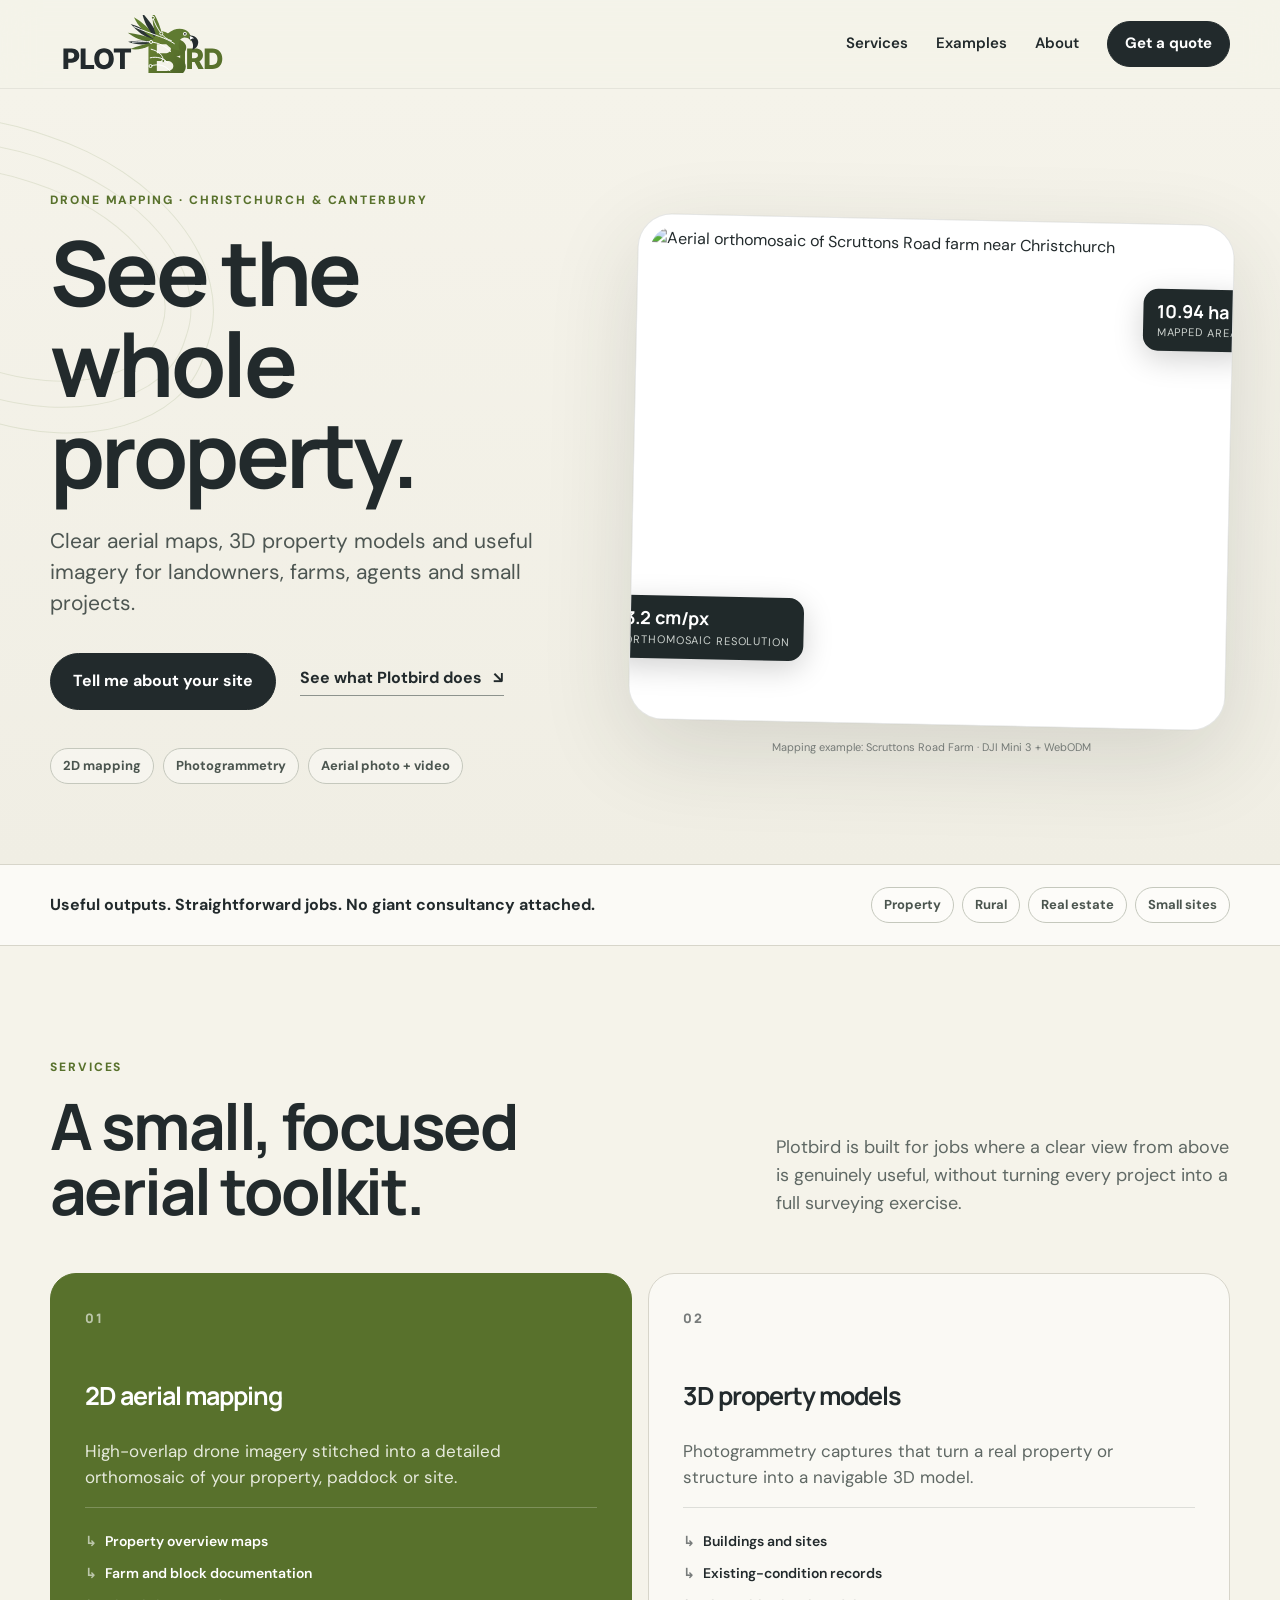
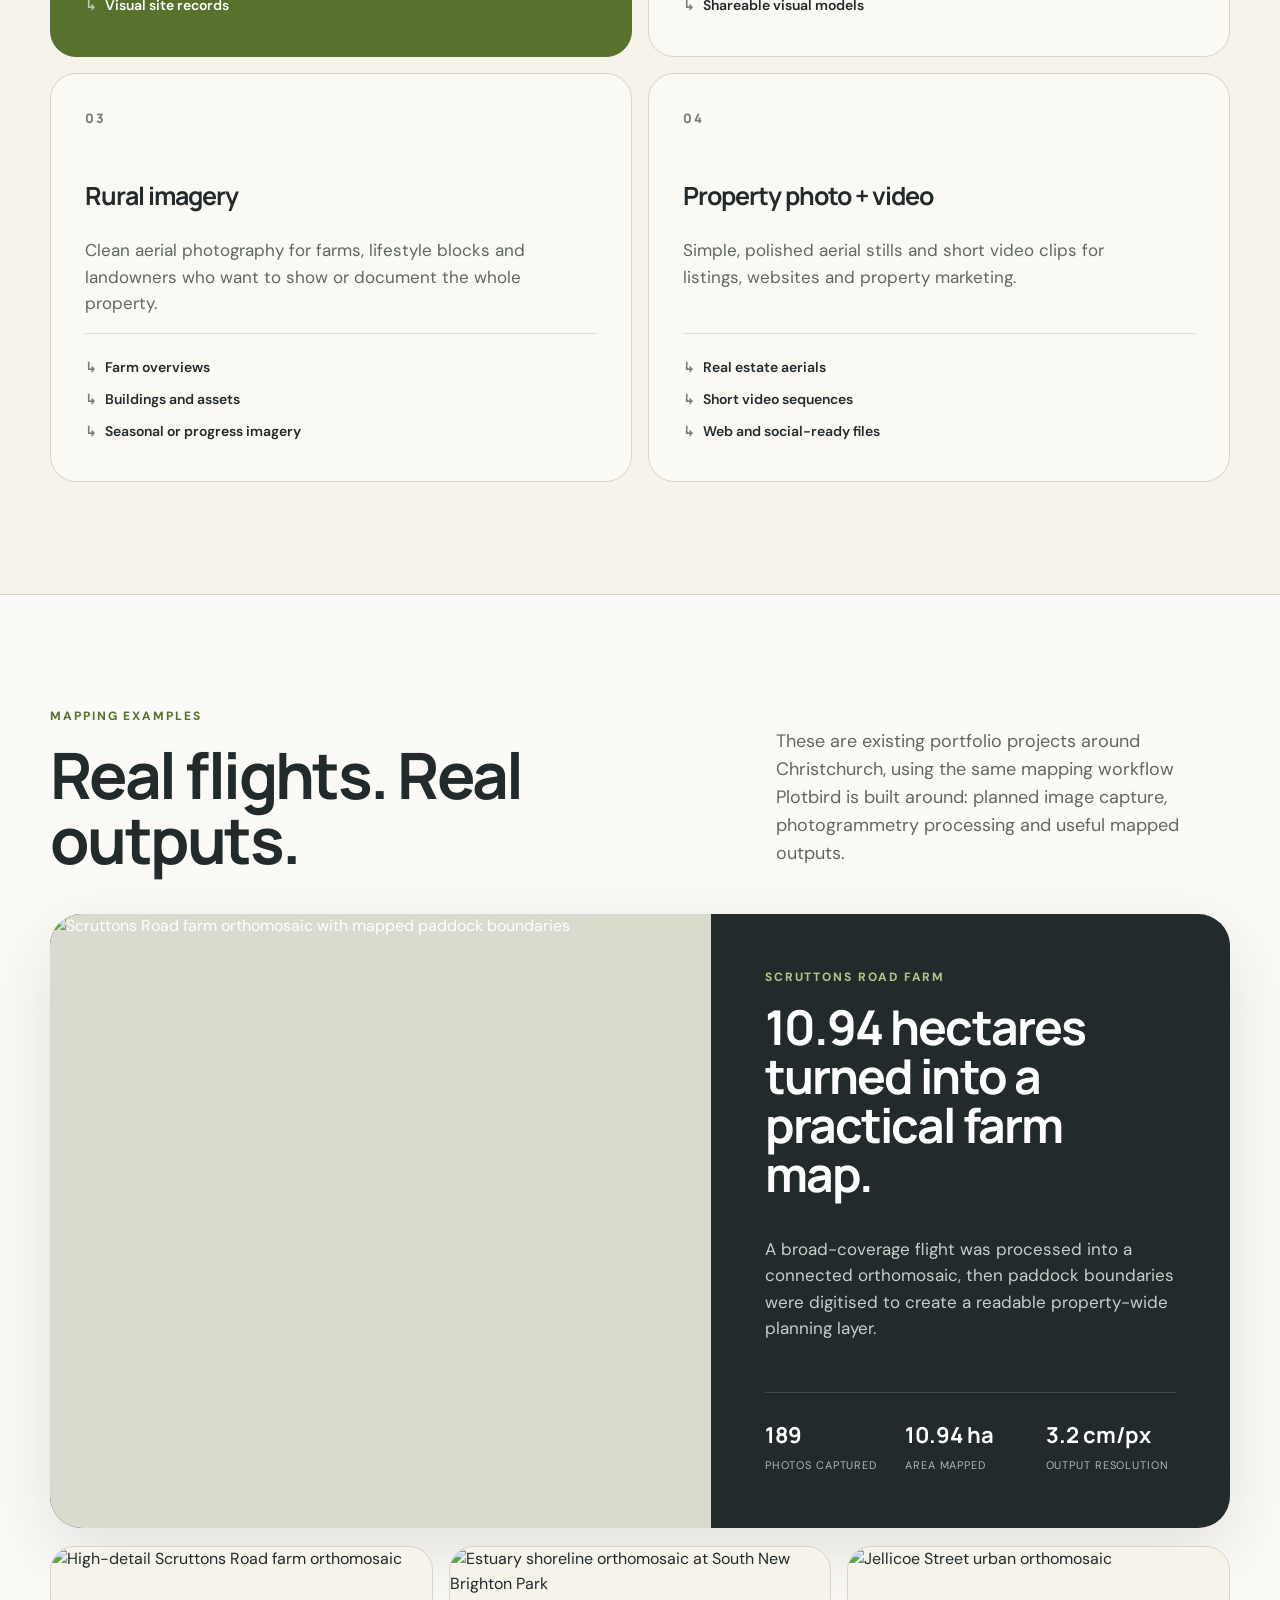
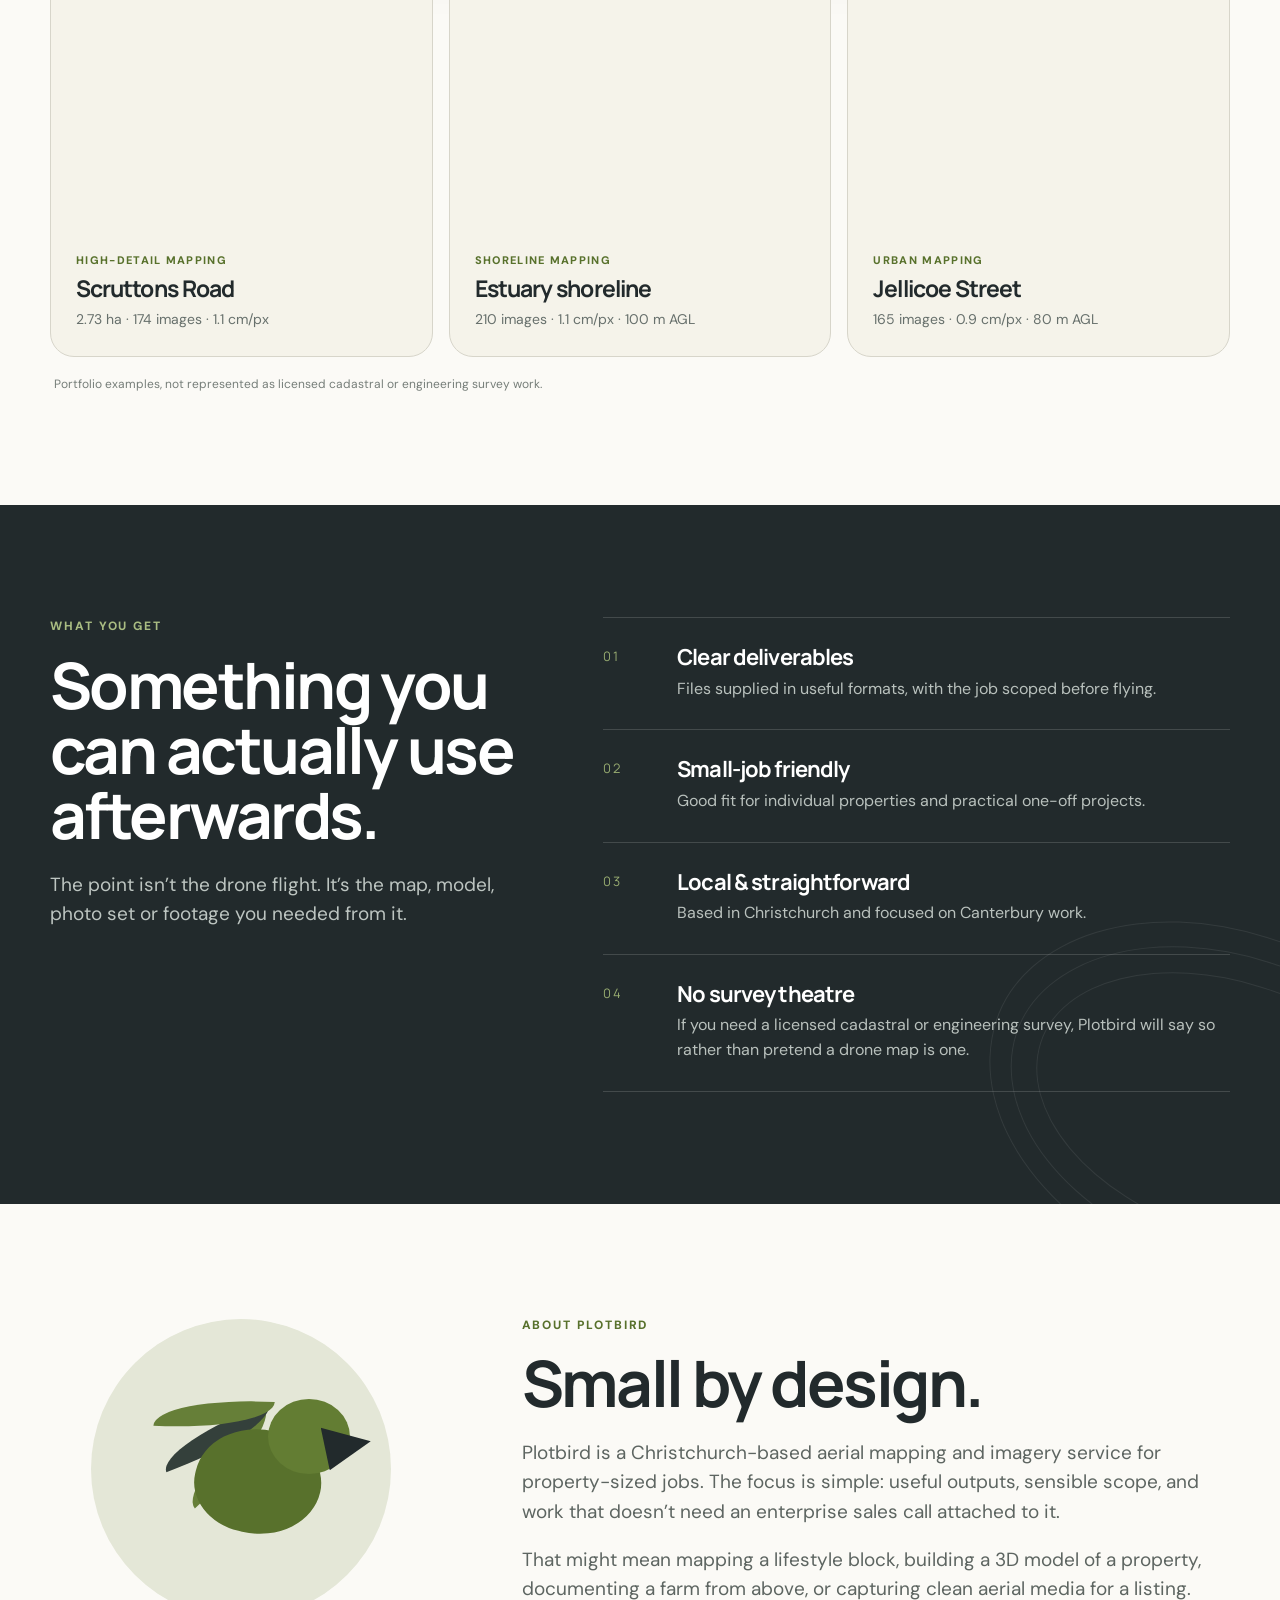
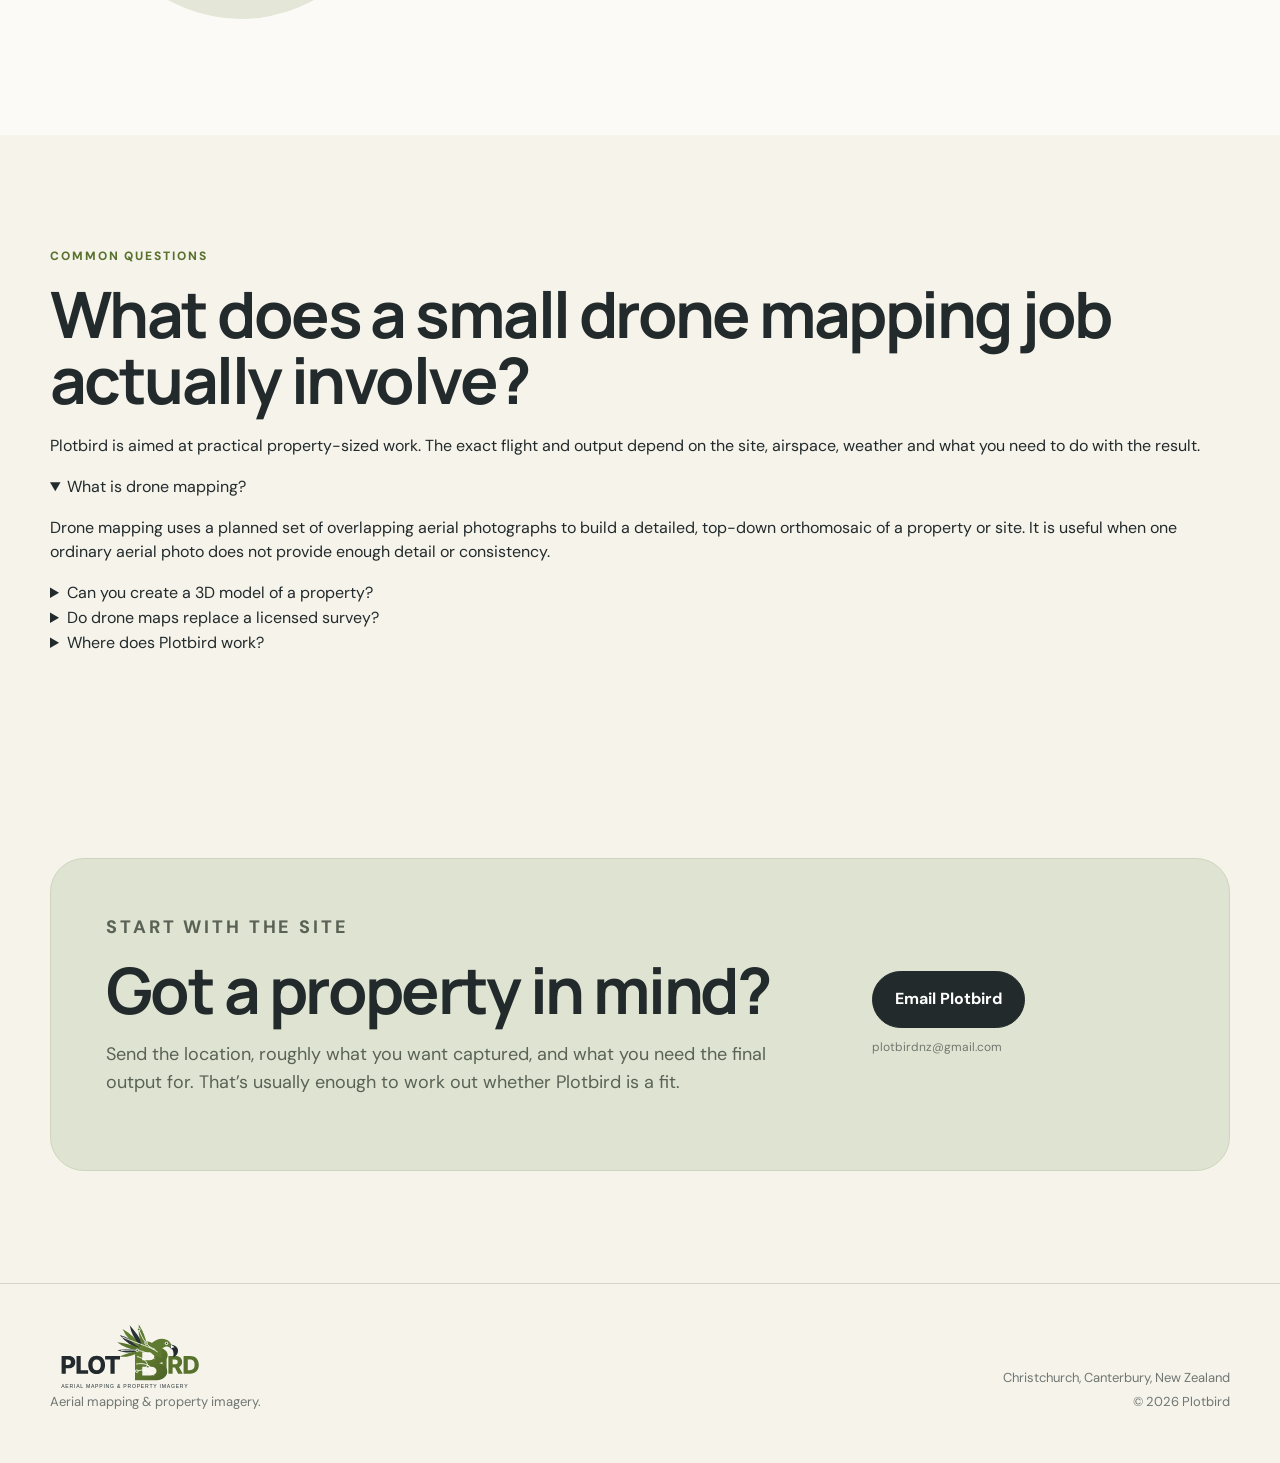
==== commit 8136403d: "Improve local SEO, structured data and FAQ content" ====
--- a/index.html
+++ b/index.html
@@ -3,14 +3,42 @@
 <head>
   <meta charset="utf-8" />
   <meta name="viewport" content="width=device-width, initial-scale=1" />
-  <title>Plotbird | Aerial Mapping & Property Imagery</title>
-  <meta name="description" content="Plotbird provides aerial mapping, photogrammetry, rural imagery and property media across Canterbury." />
+  <title>Drone Mapping Christchurch | Aerial Photography & Photogrammetry | Plotbird</title>
+  <meta name="description" content="Christchurch drone mapping, photogrammetry, farm aerial imagery and property drone photography across Canterbury. Practical aerial outputs from Plotbird." />
   <meta name="theme-color" content="#f5f3ea" />
   <link rel="canonical" href="https://plotbird.co.nz/" />
-  <meta property="og:title" content="Plotbird | Aerial Mapping & Property Imagery" />
+  <meta property="og:title" content="Drone Mapping Christchurch | Plotbird" />
   <meta property="og:description" content="Aerial mapping, photogrammetry, rural imagery and property media across Christchurch and Canterbury." />
   <meta property="og:url" content="https://plotbird.co.nz/" />
   <meta property="og:type" content="website" />
+  <meta property="og:image" content="https://raw.githubusercontent.com/tfinn9/tom-finn-drone-mapping-portfolio/main/public/images/scruttons-road-comparison-mapped.jpg" />
+  <meta name="twitter:card" content="summary_large_image" />
+  <link rel="icon" href="/favicon.svg" type="image/svg+xml" />
+  <script type="application/ld+json">
+  {
+    "@context": "https://schema.org",
+    "@type": "ProfessionalService",
+    "name": "Plotbird",
+    "url": "https://plotbird.co.nz/",
+    "logo": "https://plotbird.co.nz/assets/plotbird-logo.svg",
+    "image": "https://raw.githubusercontent.com/tfinn9/tom-finn-drone-mapping-portfolio/main/public/images/scruttons-road-comparison-mapped.jpg",
+    "email": "plotbirdnz@gmail.com",
+    "description": "Christchurch-based drone mapping, photogrammetry, rural aerial imagery and property photography service.",
+    "areaServed": [
+      {"@type":"City","name":"Christchurch"},
+      {"@type":"AdministrativeArea","name":"Canterbury"}
+    ],
+    "serviceType": [
+      "Drone mapping",
+      "Orthomosaic mapping",
+      "Photogrammetry",
+      "3D property modelling",
+      "Farm aerial imagery",
+      "Real estate aerial photography",
+      "Aerial video"
+    ]
+  }
+  </script>
   <link rel="preconnect" href="https://fonts.googleapis.com">
   <link rel="preconnect" href="https://fonts.gstatic.com" crossorigin>
   <link href="https://fonts.googleapis.com/css2?family=DM+Sans:wght@400;500;600;700&family=Manrope:wght@600;700;800&display=swap" rel="stylesheet">
@@ -37,7 +65,7 @@
       <div class="contours contours-one" aria-hidden="true"></div>
       <div class="wrap hero-grid">
         <div class="hero-copy">
-          <p class="eyebrow">Christchurch & Canterbury</p>
+          <p class="eyebrow">Drone mapping · Christchurch & Canterbury</p>
           <h1>See the whole property.</h1>
           <p class="hero-lead">Clear aerial maps, 3D property models and useful imagery for landowners, farms, agents and small projects.</p>
           <div class="hero-actions">
@@ -180,6 +208,34 @@
       </div>
     </section>
 
+    <section class="section faq-section" id="faq">
+      <div class="wrap faq-grid">
+        <div>
+          <p class="eyebrow">Common questions</p>
+          <h2>What does a small drone mapping job actually involve?</h2>
+          <p class="faq-intro">Plotbird is aimed at practical property-sized work. The exact flight and output depend on the site, airspace, weather and what you need to do with the result.</p>
+        </div>
+        <div class="faq-list">
+          <details open>
+            <summary>What is drone mapping?</summary>
+            <p>Drone mapping uses a planned set of overlapping aerial photographs to build a detailed, top-down orthomosaic of a property or site. It is useful when one ordinary aerial photo does not provide enough detail or consistency.</p>
+          </details>
+          <details>
+            <summary>Can you create a 3D model of a property?</summary>
+            <p>Yes. Photogrammetry can turn overlapping images into a 3D representation of buildings, terrain or a defined site. The suitability and level of detail depend on the property and the intended use.</p>
+          </details>
+          <details>
+            <summary>Do drone maps replace a licensed survey?</summary>
+            <p>No. Plotbird's mapping is for visual documentation, planning context and imagery. If you need cadastral boundaries, legal measurements or engineering survey accuracy, you need the appropriate licensed professional.</p>
+          </details>
+          <details>
+            <summary>Where does Plotbird work?</summary>
+            <p>Plotbird is based in Christchurch and focuses on Christchurch and Canterbury. Every job is checked for practical access, airspace requirements, weather and the permissions needed for the proposed flight.</p>
+          </details>
+        </div>
+      </div>
+    </section>
+
     <section class="section contact-section" id="contact">
       <div class="wrap contact-card">
         <div>
--- a/styles.css
+++ b/styles.css
@@ -0,0 +1,70 @@
+:root {
+  --cream: #f5f3ea;
+  --cream-2: #ece9dc;
+  --paper: #fbfaf6;
+  --ink: #222a2c;
+  --ink-2: #303a38;
+  --muted: #69716d;
+  --green: #58712c;
+  --green-2: #74894c;
+  --green-pale: #d9dfca;
+  --line: #d7d5ca;
+  --radius: 26px;
+}
+*{box-sizing:border-box}
+html{scroll-behavior:smooth}
+body{margin:0;background:var(--cream);color:var(--ink);font-family:"DM Sans",system-ui,-apple-system,BlinkMacSystemFont,"Segoe UI",sans-serif;line-height:1.55}
+img,svg{max-width:100%;display:block}
+a{color:inherit;text-decoration:none}
+.wrap{width:min(1180px,calc(100% - 40px));margin:0 auto}
+.site-header{position:sticky;top:0;z-index:40;background:rgba(245,243,234,.91);backdrop-filter:blur(18px);border-bottom:1px solid rgba(42,52,50,.08)}
+.nav-wrap{height:88px;display:flex;align-items:center;justify-content:space-between;gap:32px}
+.brand{width:220px;display:block;overflow:hidden;height:58px}
+.brand img{width:225px;transform:translateY(-19%)}
+.nav{display:flex;align-items:center;gap:28px;font-size:15px;font-weight:600}
+.nav>a:not(.button){position:relative}
+.nav>a:not(.button)::after{content:"";position:absolute;left:0;right:100%;bottom:-6px;height:2px;background:var(--green);transition:.2s ease}
+.nav>a:not(.button):hover::after{right:0}
+.menu-button{display:none;background:none;border:0;font:inherit;font-weight:700;color:var(--ink)}
+.button{display:inline-flex;align-items:center;justify-content:center;background:var(--ink);color:white;border:1px solid var(--ink);padding:15px 22px;border-radius:999px;font-weight:700;transition:transform .18s ease,background .18s ease}
+.button:hover{transform:translateY(-2px);background:#11191a}
+.button-small{padding:10px 17px}
+.hero{position:relative;overflow:hidden;padding:102px 0 80px;background:linear-gradient(180deg,var(--cream) 0%,#f0eee4 100%)}
+.hero-grid{display:grid;grid-template-columns:.93fr 1.07fr;gap:65px;align-items:center;position:relative;z-index:2}
+.eyebrow{text-transform:uppercase;letter-spacing:.16em;font-size:12px;font-weight:800;color:var(--green);margin:0 0 16px}
+h1,h2,h3{font-family:"Manrope",sans-serif;letter-spacing:-.04em;line-height:1.02;margin-top:0}
+h1{font-size:clamp(54px,7vw,92px);max-width:650px;margin-bottom:26px}
+h2{font-size:clamp(40px,5vw,64px);margin-bottom:22px}
+h3{font-size:25px;margin-bottom:12px}
+.hero-lead{font-size:21px;line-height:1.48;color:#4d5652;max-width:620px;margin:0 0 34px}
+.hero-actions{display:flex;align-items:center;gap:24px;flex-wrap:wrap}
+.text-link{font-weight:700;border-bottom:1px solid #8d938d;padding-bottom:4px}.text-link span{display:inline-block;margin-left:7px}
+.hero-notes{display:flex;gap:9px;flex-wrap:wrap;margin-top:38px}
+.hero-notes span,.trust-tags span{border:1px solid #c5c8bd;border-radius:999px;padding:7px 12px;font-size:13px;font-weight:700;color:#4b554f;background:rgba(255,255,255,.35)}
+.hero-visual{position:relative}.map-card{position:relative;padding:16px;background:rgba(255,255,255,.65);border:1px solid rgba(40,50,46,.12);border-radius:34px;box-shadow:0 28px 90px rgba(44,50,45,.14);transform:rotate(1.2deg)}
+.map-card svg{border-radius:23px}.map-badge{position:absolute;background:#20292a;color:#fff;border-radius:15px;padding:12px 14px;box-shadow:0 8px 30px rgba(0,0,0,.18);display:flex;flex-direction:column;line-height:1.18}.map-badge strong{font-family:"Manrope";font-size:18px}.map-badge span{font-size:11px;color:#cbd1cd;text-transform:uppercase;letter-spacing:.08em;margin-top:4px}.badge-top{right:-20px;top:64px}.badge-bottom{left:-20px;bottom:60px}.microcopy{font-size:11px;color:#7b817d;text-align:center;margin:14px 0 0}
+.contours{position:absolute;border:1px solid rgba(88,113,44,.13);border-radius:48% 52% 45% 55%;transform:rotate(18deg)}.contours::before,.contours::after{content:"";position:absolute;border:1px solid rgba(88,113,44,.12);border-radius:49% 51% 47% 53%;inset:22px}.contours::after{inset:48px}.contours-one{width:430px;height:290px;left:-210px;top:40px}.contours-two{width:500px;height:350px;right:-200px;bottom:-80px;border-color:rgba(255,255,255,.08)}.contours-two::before,.contours-two::after{border-color:rgba(255,255,255,.08)}
+.trust-strip{border-top:1px solid var(--line);border-bottom:1px solid var(--line);padding:22px 0;background:var(--paper)}.trust-grid{display:flex;align-items:center;justify-content:space-between;gap:20px}.trust-grid>p{margin:0;font-weight:700}.trust-tags{display:flex;gap:8px;flex-wrap:wrap}
+.section{padding:112px 0}.section-heading{display:grid;grid-template-columns:1.05fr .75fr;gap:90px;align-items:end;margin-bottom:50px}.section-heading h2{margin-bottom:0}.section-heading>p{font-size:18px;color:#5f6864;margin:0 0 5px}
+.service-grid{display:grid;grid-template-columns:repeat(2,1fr);gap:16px}.service-card{background:rgba(255,255,255,.5);border:1px solid var(--line);border-radius:var(--radius);padding:34px;min-height:355px;display:flex;flex-direction:column}.service-card.featured{background:var(--green);color:white;border-color:var(--green)}.service-number{font-family:"Manrope";font-weight:800;font-size:13px;letter-spacing:.15em;opacity:.6;margin-bottom:55px}.service-card p{font-size:17px;color:#5f6864;max-width:470px}.service-card.featured p{color:#e6eadc}.service-card ul{list-style:none;padding:0;margin:auto 0 0;border-top:1px solid rgba(72,80,75,.16);padding-top:18px}.service-card.featured ul{border-color:rgba(255,255,255,.22)}.service-card li{padding:5px 0;font-size:14px;font-weight:600}.service-card li::before{content:"↳";margin-right:8px;opacity:.6}
+.dark-section{position:relative;overflow:hidden;background:var(--ink);color:white}.outcome-grid{display:grid;grid-template-columns:.85fr 1.15fr;gap:90px;position:relative;z-index:2}.eyebrow.light{color:#a9bc82}.dark-lead{font-size:19px;color:#bdc5c1;max-width:480px}.outcome-list{border-top:1px solid rgba(255,255,255,.15)}.outcome{display:grid;grid-template-columns:56px 1fr;gap:18px;padding:28px 0;border-bottom:1px solid rgba(255,255,255,.15)}.outcome>span{font-family:"Manrope";font-size:13px;letter-spacing:.12em;color:#97ab70}.outcome h3{font-size:22px;margin-bottom:8px}.outcome p{color:#b9c1bd;margin:0;max-width:570px}
+.about-section{background:var(--paper)}.about-grid{display:grid;grid-template-columns:.7fr 1.3fr;gap:90px;align-items:center}.about-copy p:not(.eyebrow){font-size:19px;color:#5d6561;max-width:680px}.about-mark{display:grid;place-items:center}.bird-disc{width:300px;height:300px;border-radius:50%;background:#e4e7d7;position:relative;overflow:hidden}.bird-body{position:absolute;width:126px;height:105px;border-radius:55% 48% 55% 45%;background:var(--green);left:104px;top:110px;transform:rotate(13deg)}.bird-head{position:absolute;width:82px;height:75px;background:#637d33;border-radius:50%;left:177px;top:80px}.bird-beak{position:absolute;width:50px;height:50px;background:var(--ink);clip-path:polygon(0 15%,100% 42%,18% 100%);left:230px;top:101px}.bird-wing{position:absolute;left:63px;top:83px;width:120px;height:30px;background:#667f38;border-radius:100% 0 100% 0;transform-origin:right center}.wing-a{transform:rotate(-42deg)}.wing-b{transform:rotate(-20deg);background:#34403b}.wing-c{transform:rotate(3deg)}
+.contact-section{padding-top:90px}.contact-card{background:#dfe4d2;border:1px solid #ced5bc;border-radius:34px;padding:55px;display:grid;grid-template-columns:1.4fr .6fr;gap:60px;align-items:center}.contact-card h2{margin-bottom:16px}.contact-card p{font-size:18px;color:#596255;max-width:690px}.contact-actions{display:flex;flex-direction:column;align-items:flex-start;gap:10px}.contact-note{font-size:12px!important;color:#71786f!important;margin:0}
+footer{padding:40px 0 48px;border-top:1px solid var(--line)}.footer-grid{display:flex;justify-content:space-between;align-items:flex-end;gap:30px}.footer-brand img{width:190px;height:65px;object-fit:cover;object-position:left center}.footer-brand p,.footer-copy p{margin:3px 0;color:#707672;font-size:13px}.footer-copy{text-align:right}
+@media(max-width:900px){.nav{display:none}.nav.open{position:absolute;display:flex;flex-direction:column;align-items:stretch;right:20px;top:74px;background:var(--paper);border:1px solid var(--line);border-radius:18px;padding:18px;box-shadow:0 18px 45px rgba(0,0,0,.12)}.menu-button{display:block}.hero{padding-top:70px}.hero-grid,.section-heading,.outcome-grid,.about-grid,.contact-card{grid-template-columns:1fr}.hero-grid{gap:55px}.section-heading,.outcome-grid,.about-grid,.contact-card{gap:38px}.section-heading{align-items:start}.outcome-grid{gap:55px}.about-mark{order:2}.service-grid{grid-template-columns:1fr}.badge-top{right:-5px}.badge-bottom{left:-5px}.trust-grid{align-items:flex-start;flex-direction:column}.contact-card{padding:38px}}
+@media(max-width:580px){.wrap{width:min(100% - 26px,1180px)}.site-header .wrap{width:calc(100% - 26px)}.nav-wrap{height:74px}.brand{width:170px;height:48px}.brand img{width:180px}.hero{padding:55px 0 60px}h1{font-size:54px}.hero-lead{font-size:18px}.hero-actions{align-items:flex-start;flex-direction:column}.section{padding:78px 0}.service-card{padding:26px;min-height:330px}.map-card{padding:9px;border-radius:23px}.map-card svg{border-radius:16px}.map-badge{padding:9px 10px}.map-badge strong{font-size:14px}.map-badge span{font-size:9px}.about-mark{display:none}.contact-card{padding:28px}.footer-grid{align-items:flex-start;flex-direction:column}.footer-copy{text-align:left}}
+
+/* Real mapping examples */
+.photo-card{overflow:hidden;padding:12px;aspect-ratio:1.18/1;background:#fff}
+.photo-card>img{width:100%;height:100%;object-fit:cover;border-radius:23px}
+.examples-section{background:var(--paper);border-top:1px solid var(--line)}
+.examples-heading{margin-bottom:42px}
+.case-feature{display:grid;grid-template-columns:1.12fr .88fr;gap:0;background:var(--ink);color:white;border-radius:32px;overflow:hidden;margin-bottom:18px;box-shadow:0 24px 70px rgba(34,42,44,.12)}
+.case-image-wrap{min-height:520px;background:#d8dccf;overflow:hidden}
+.case-image-wrap img{width:100%;height:100%;object-fit:cover}
+.case-copy{padding:54px;display:flex;flex-direction:column;justify-content:center}
+.case-copy .eyebrow{color:#afc488}.case-copy h3{font-size:clamp(32px,4vw,48px);margin-bottom:20px}.case-copy>p:not(.eyebrow){color:#c7cfcb;font-size:17px;max-width:520px}
+.case-stats{display:grid;grid-template-columns:repeat(3,1fr);gap:10px;margin-top:34px;border-top:1px solid rgba(255,255,255,.15);padding-top:25px}.case-stats div{display:flex;flex-direction:column}.case-stats strong{font-family:"Manrope";font-size:22px}.case-stats span{font-size:11px;text-transform:uppercase;letter-spacing:.08em;color:#aeb7b2;margin-top:5px}
+.project-grid{display:grid;grid-template-columns:repeat(3,1fr);gap:16px}.project-card{background:var(--cream);border:1px solid var(--line);border-radius:24px;overflow:hidden}.project-card>img{width:100%;height:280px;object-fit:cover}.project-copy{padding:25px}.project-kicker{margin:0 0 8px;text-transform:uppercase;letter-spacing:.12em;font-weight:800;font-size:11px;color:var(--green)}.project-copy h3{font-size:23px;margin-bottom:8px}.project-copy>p:last-child{margin:0;color:#67706c;font-size:14px}.portfolio-note{font-size:12px;color:#767e79;margin:18px 4px 0}
+@media(max-width:900px){.case-feature{grid-template-columns:1fr}.case-image-wrap{min-height:430px}.case-copy{padding:38px}.project-grid{grid-template-columns:1fr 1fr}}
+@media(max-width:580px){.photo-card{aspect-ratio:1/1}.case-image-wrap{min-height:320px}.case-copy{padding:28px}.case-stats{grid-template-columns:1fr;gap:16px}.project-grid{grid-template-columns:1fr}.project-card>img{height:240px}}
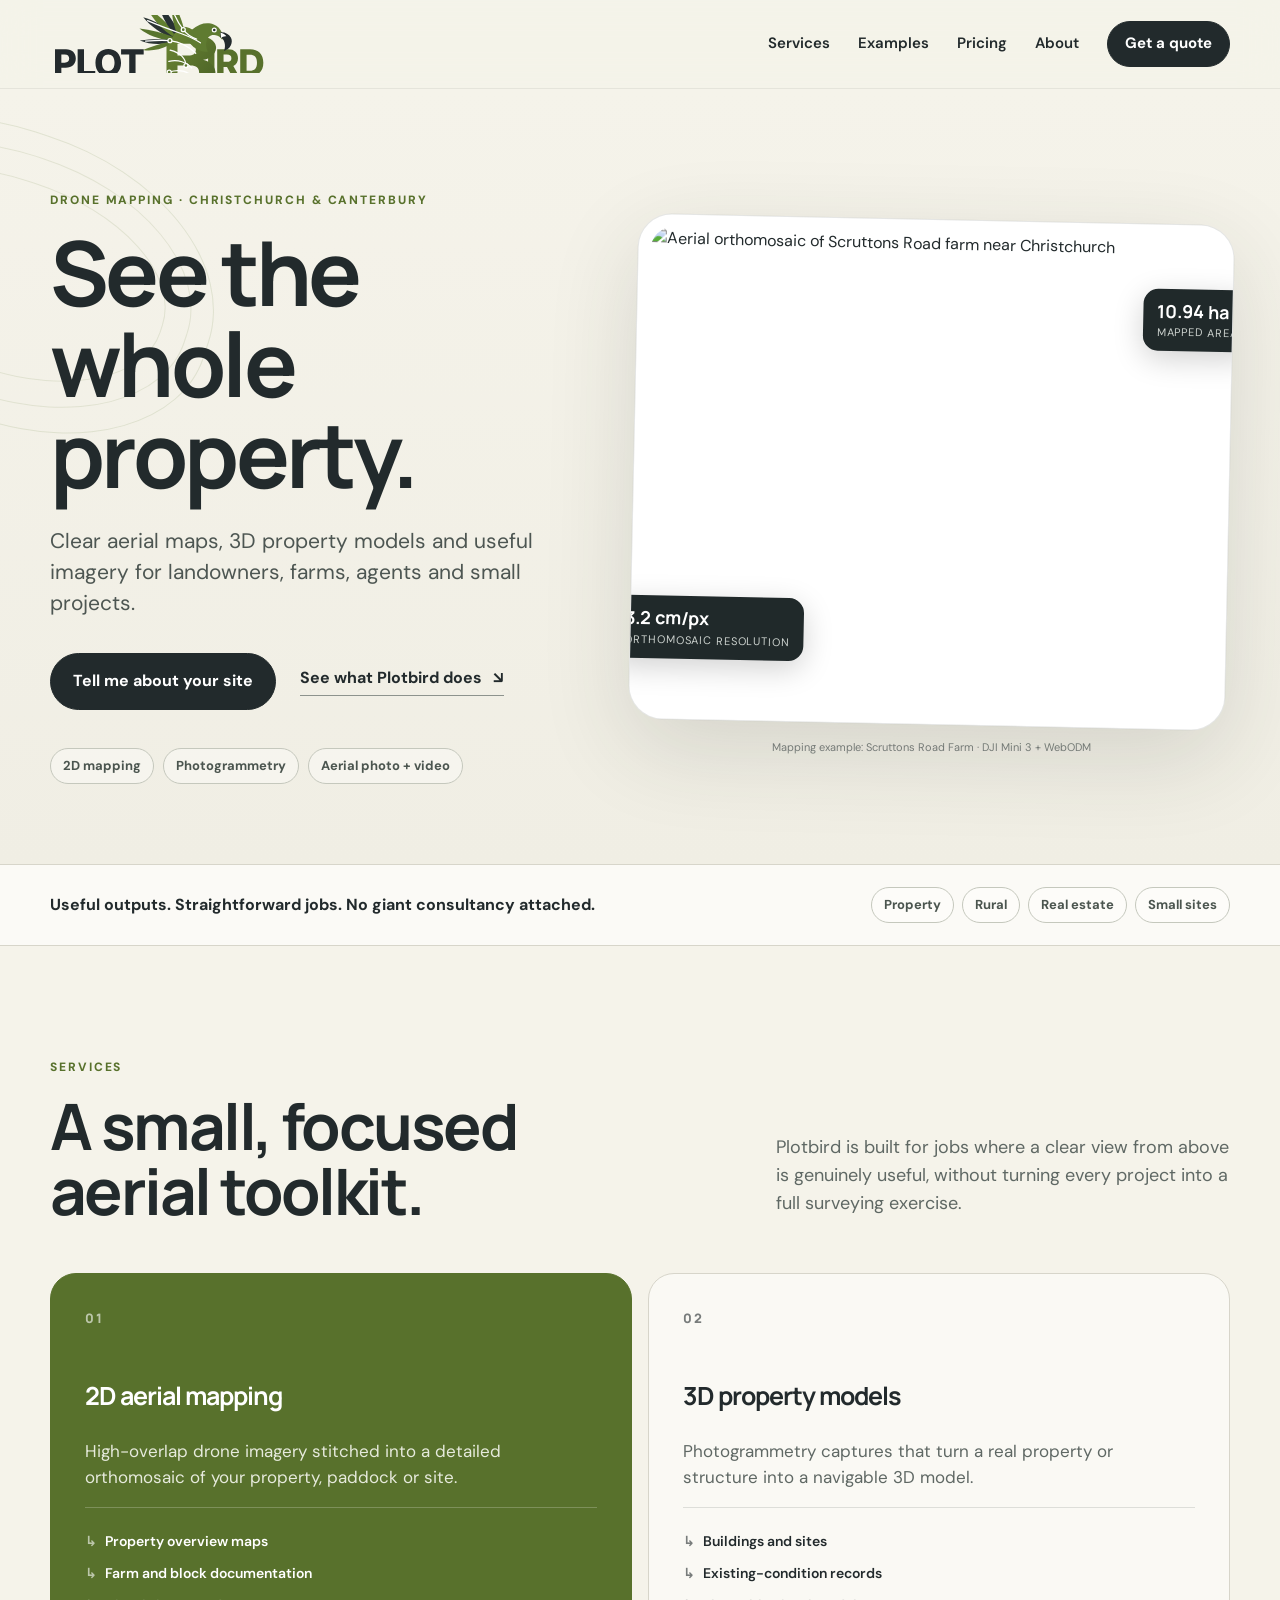
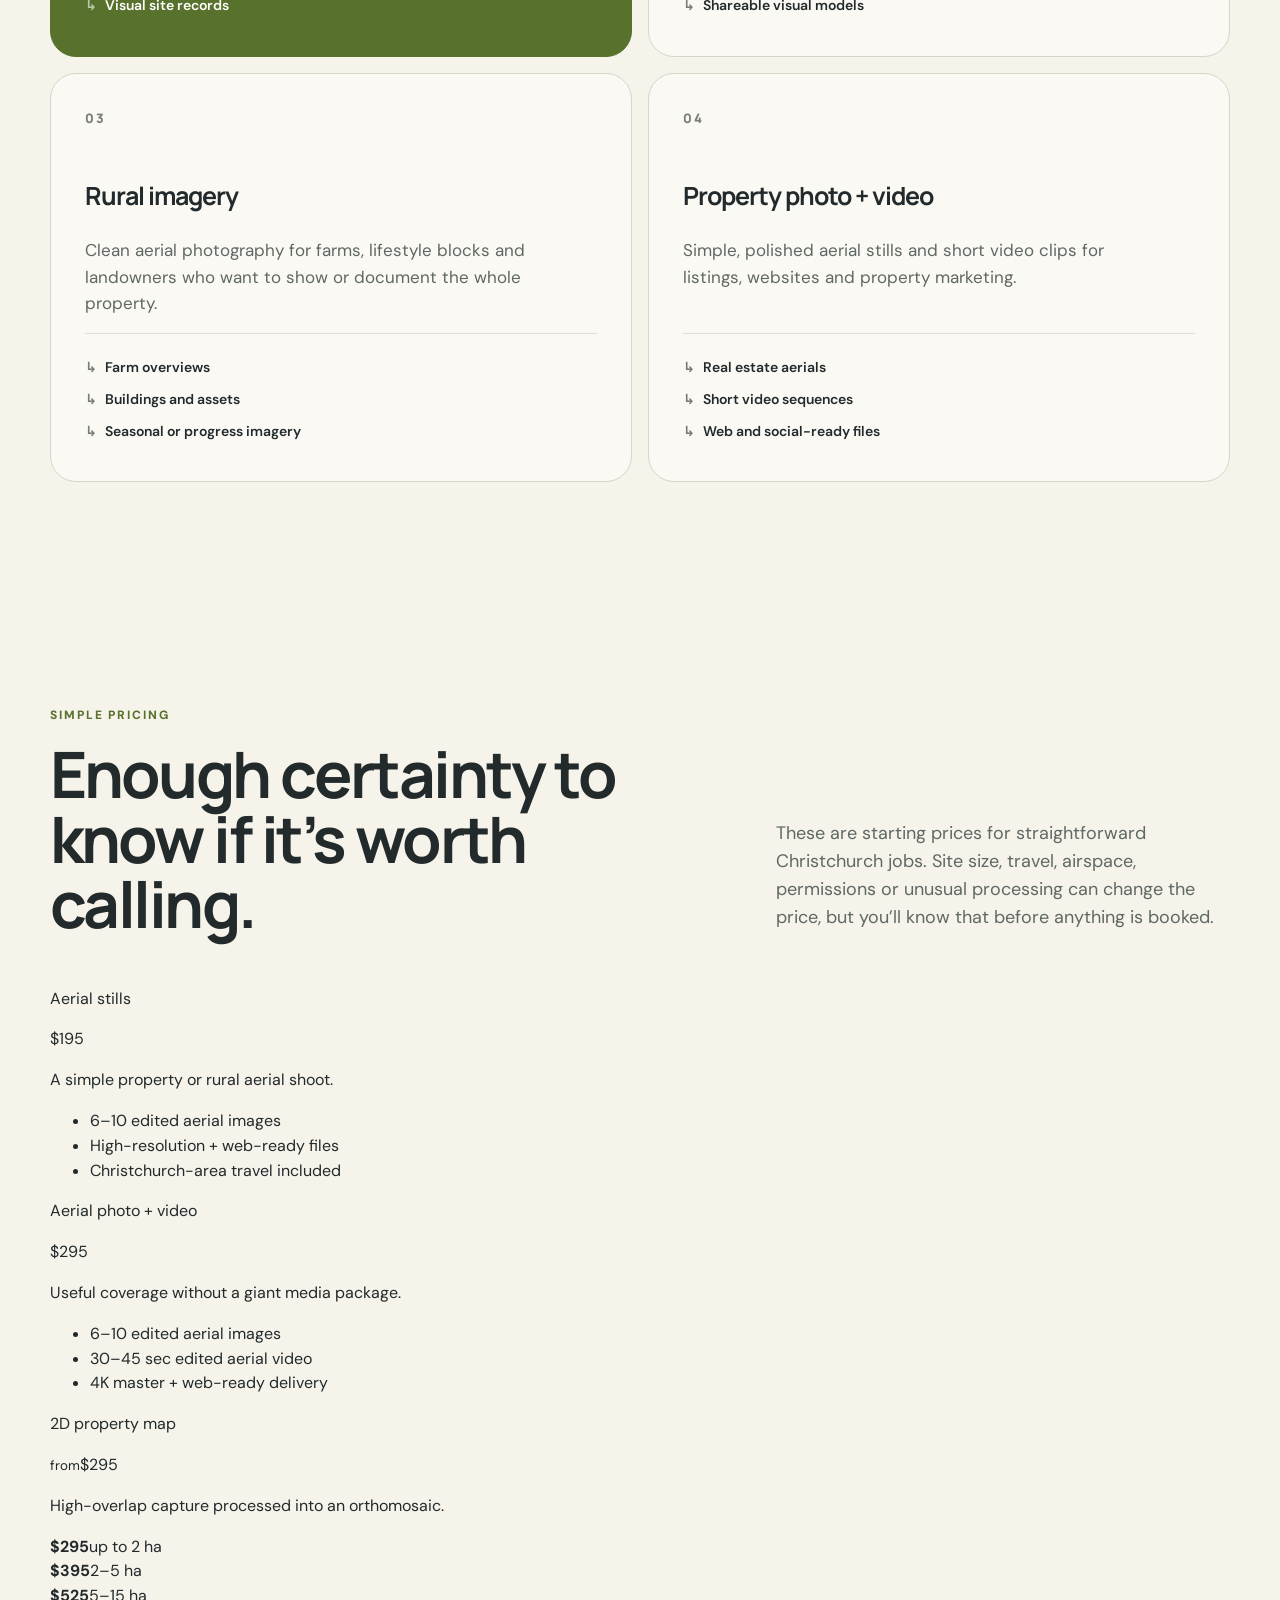
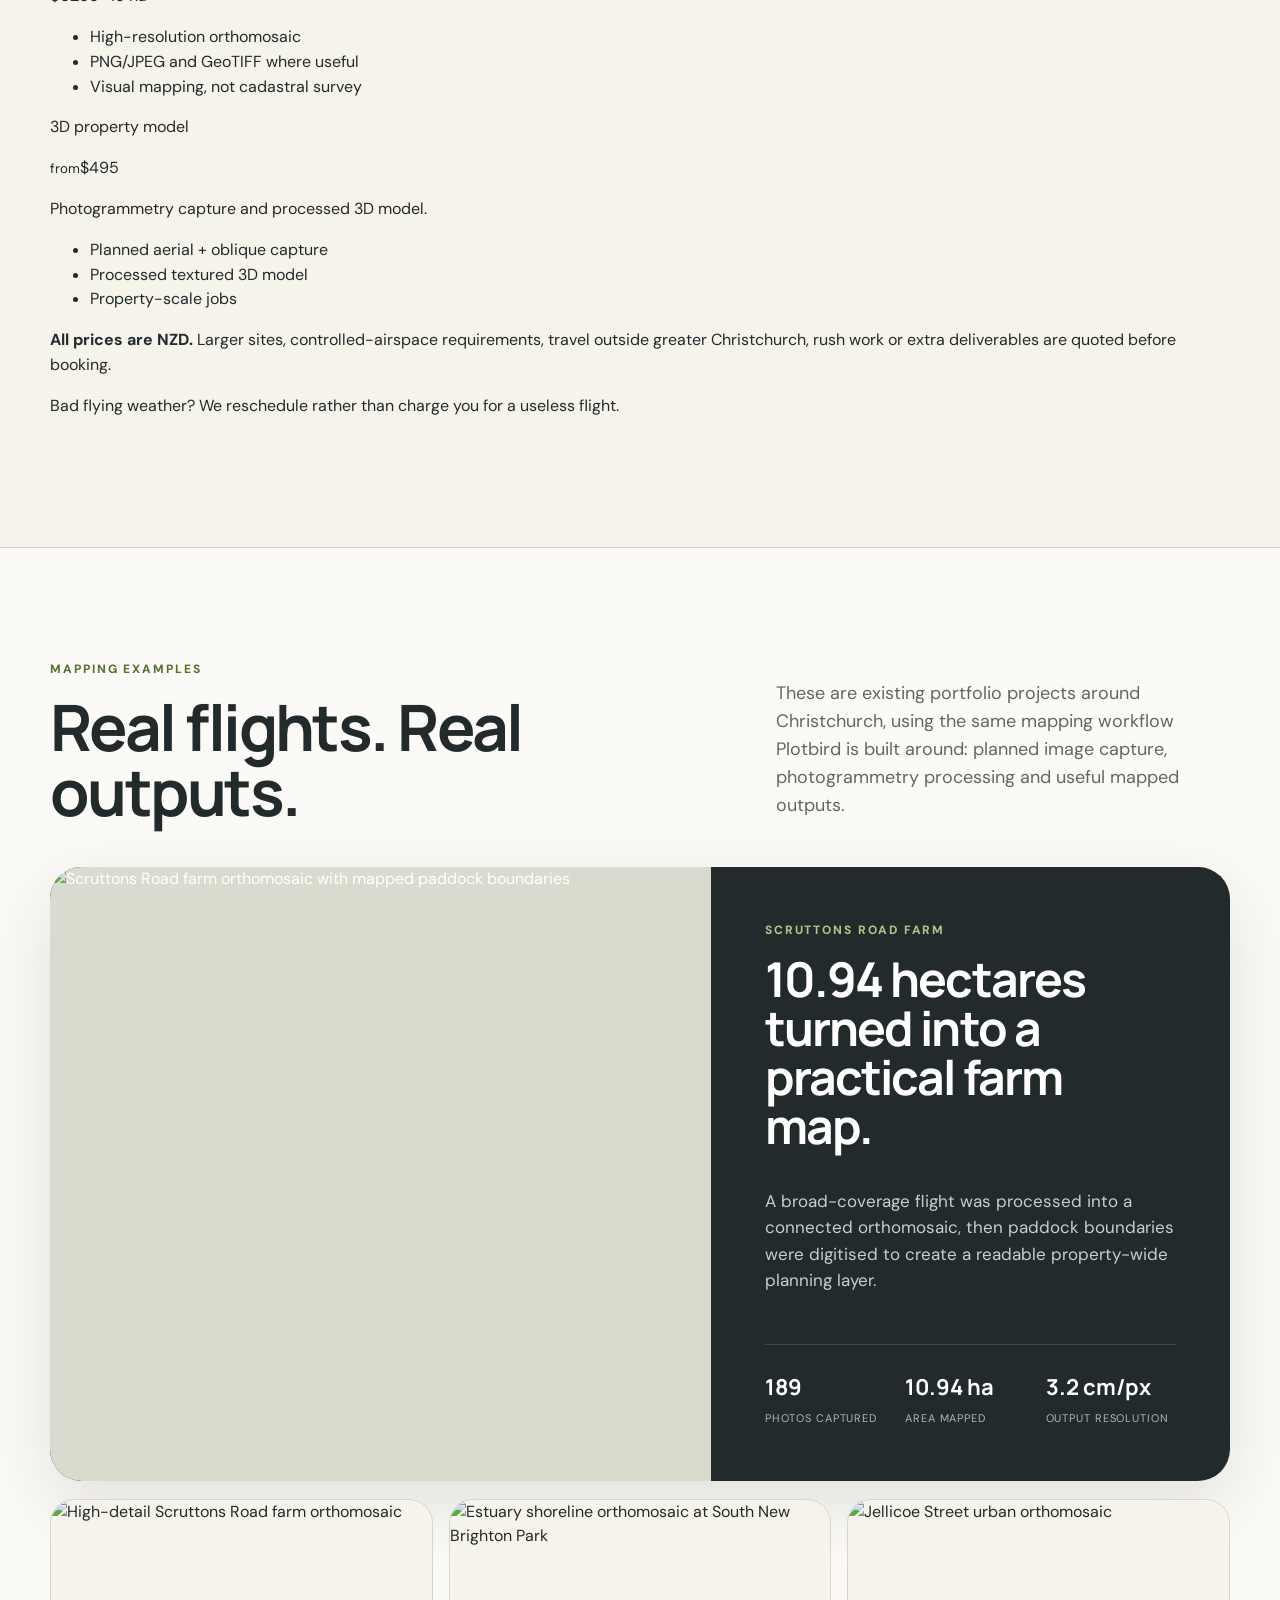
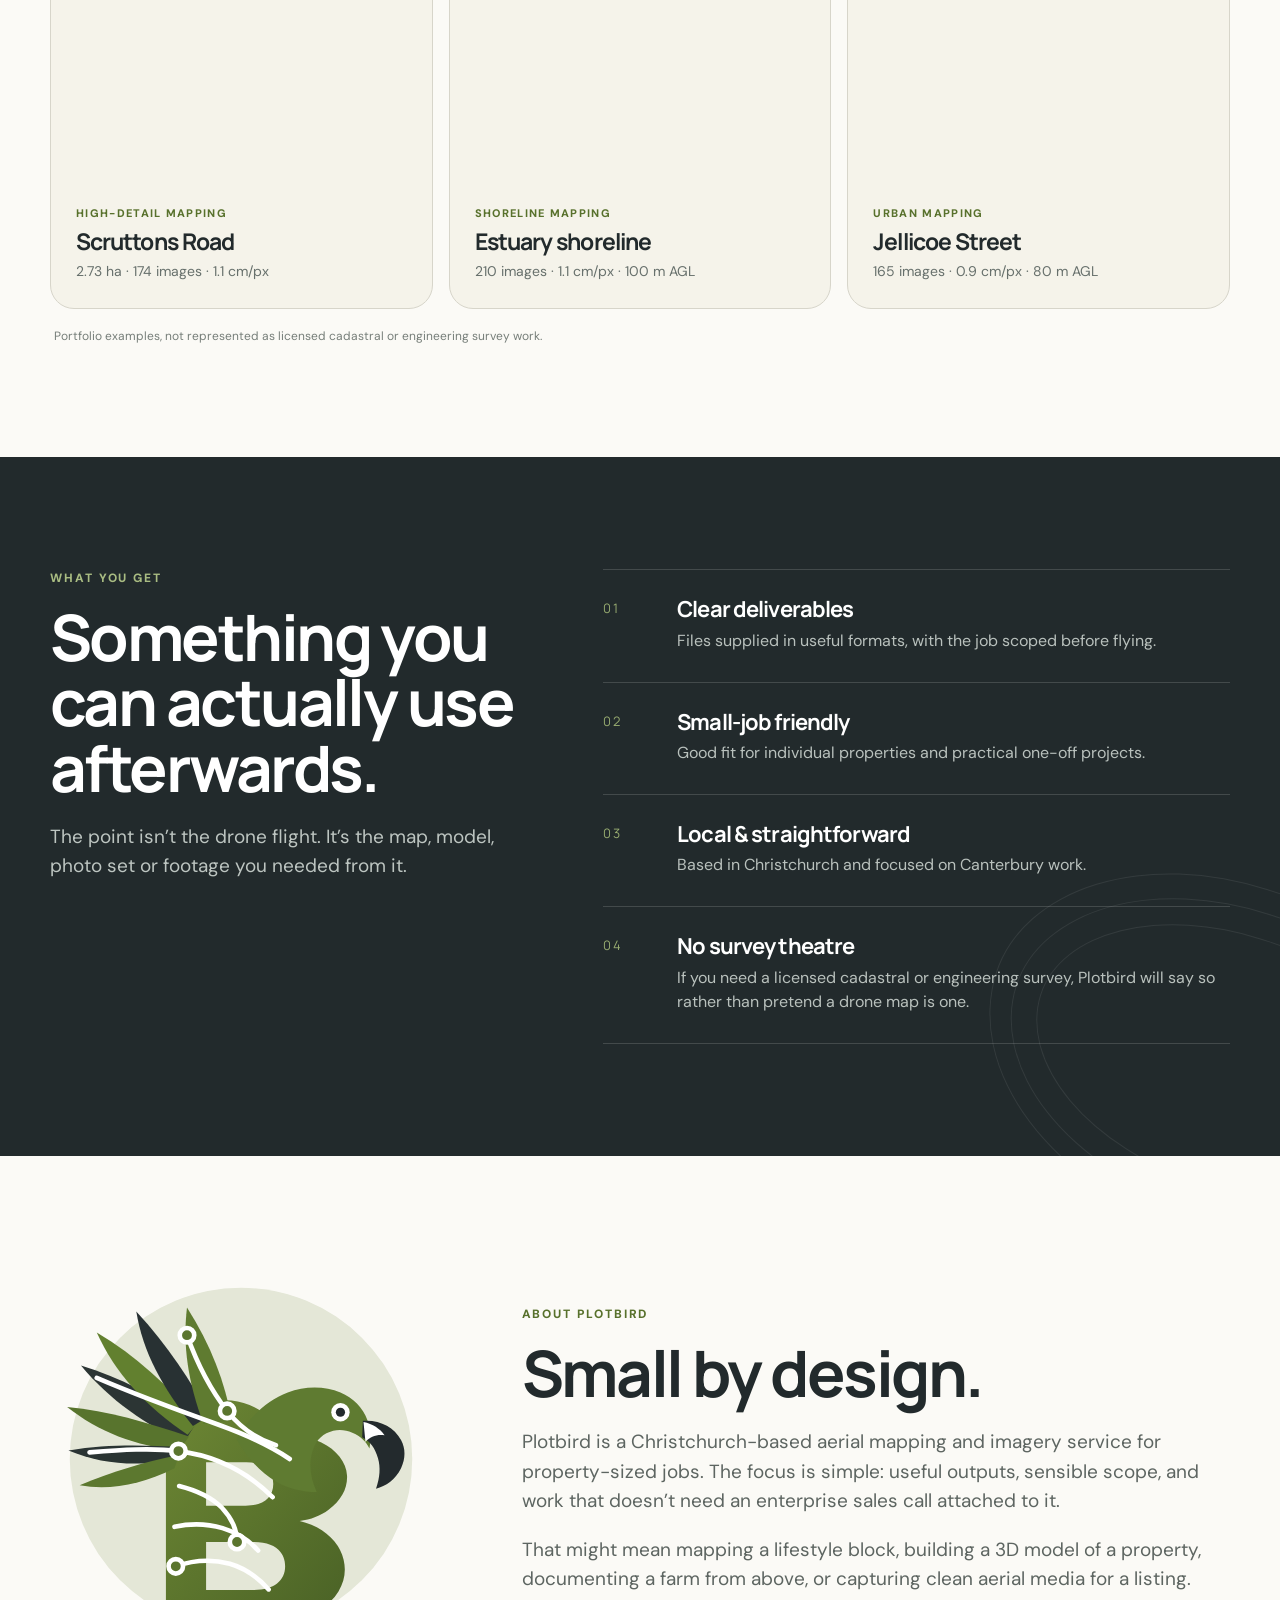
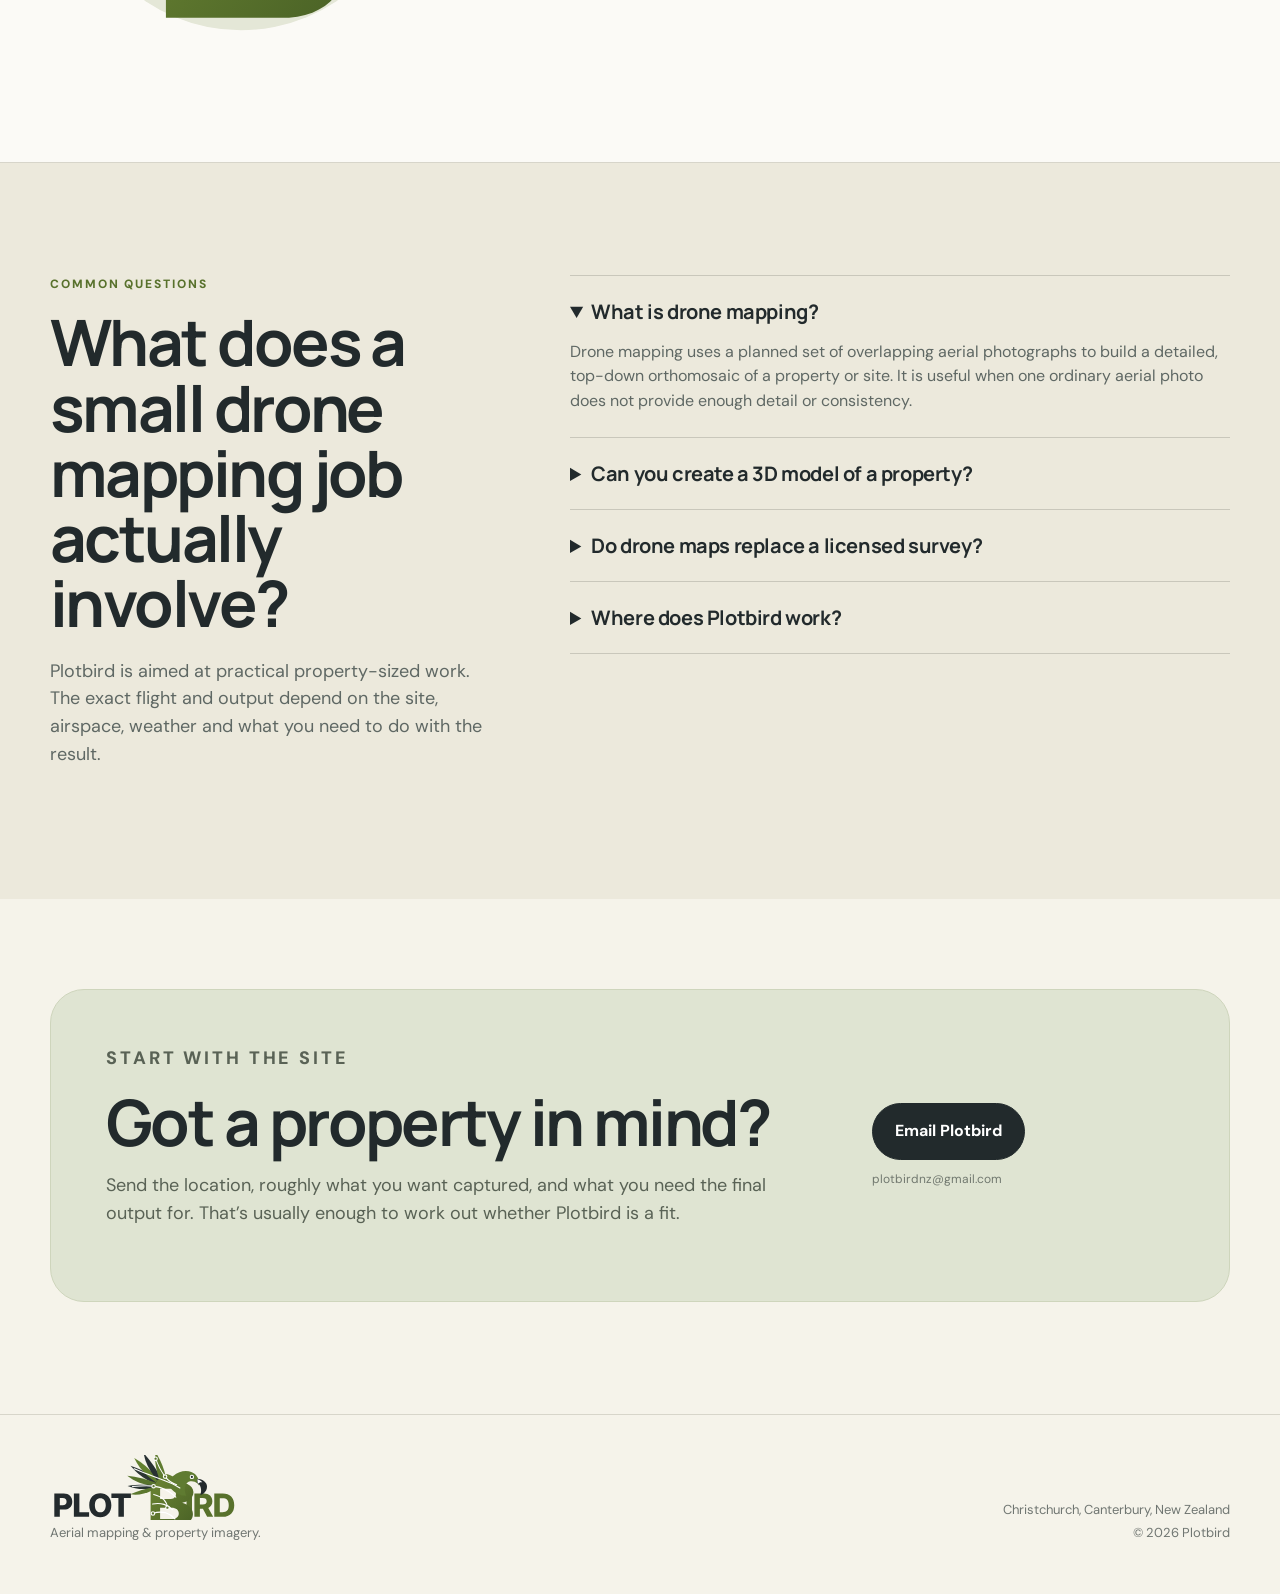
==== commit 47f04b74: "Fix Plotbird branding and add transparent pricing" ====
--- a/index.html
+++ b/index.html
@@ -20,7 +20,7 @@
     "@type": "ProfessionalService",
     "name": "Plotbird",
     "url": "https://plotbird.co.nz/",
-    "logo": "https://plotbird.co.nz/assets/plotbird-logo.svg",
+    "logo": "https://plotbird.co.nz/assets/plotbird-wordmark.svg",
     "image": "https://raw.githubusercontent.com/tfinn9/tom-finn-drone-mapping-portfolio/main/public/images/scruttons-road-comparison-mapped.jpg",
     "email": "plotbirdnz@gmail.com",
     "description": "Christchurch-based drone mapping, photogrammetry, rural aerial imagery and property photography service.",
@@ -48,11 +48,12 @@
   <header class="site-header">
     <div class="wrap nav-wrap">
       <a class="brand" href="#top" aria-label="Plotbird home">
-        <img src="assets/plotbird-logo.svg" alt="Plotbird" />
+        <img src="assets/plotbird-wordmark.svg" alt="Plotbird" />
       </a>
       <nav class="nav" aria-label="Main navigation">
         <a href="#services">Services</a>
         <a href="#examples">Examples</a>
+        <a href="#pricing">Pricing</a>
         <a href="#about">About</a>
         <a href="#contact" class="button button-small">Get a quote</a>
       </nav>
@@ -133,6 +134,71 @@
       </div>
     </section>
 
+    <section class="section pricing-section" id="pricing">
+      <div class="wrap">
+        <div class="section-heading pricing-heading">
+          <div><p class="eyebrow">Simple pricing</p><h2>Enough certainty to know if it’s worth calling.</h2></div>
+          <p>These are starting prices for straightforward Christchurch jobs. Site size, travel, airspace, permissions or unusual processing can change the price, but you’ll know that before anything is booked.</p>
+        </div>
+
+        <div class="pricing-grid">
+          <article class="price-card">
+            <p class="price-kicker">Aerial stills</p>
+            <div class="price"><span>$</span>195</div>
+            <p class="price-note">A simple property or rural aerial shoot.</p>
+            <ul>
+              <li>6–10 edited aerial images</li>
+              <li>High-resolution + web-ready files</li>
+              <li>Christchurch-area travel included</li>
+            </ul>
+          </article>
+
+          <article class="price-card">
+            <p class="price-kicker">Aerial photo + video</p>
+            <div class="price"><span>$</span>295</div>
+            <p class="price-note">Useful coverage without a giant media package.</p>
+            <ul>
+              <li>6–10 edited aerial images</li>
+              <li>30–45 sec edited aerial video</li>
+              <li>4K master + web-ready delivery</li>
+            </ul>
+          </article>
+
+          <article class="price-card featured-price">
+            <p class="price-kicker">2D property map</p>
+            <div class="price"><small>from</small><span>$</span>295</div>
+            <p class="price-note">High-overlap capture processed into an orthomosaic.</p>
+            <div class="map-tiers">
+              <div><strong>$295</strong><span>up to 2 ha</span></div>
+              <div><strong>$395</strong><span>2–5 ha</span></div>
+              <div><strong>$525</strong><span>5–15 ha</span></div>
+            </div>
+            <ul>
+              <li>High-resolution orthomosaic</li>
+              <li>PNG/JPEG and GeoTIFF where useful</li>
+              <li>Visual mapping, not cadastral survey</li>
+            </ul>
+          </article>
+
+          <article class="price-card">
+            <p class="price-kicker">3D property model</p>
+            <div class="price"><small>from</small><span>$</span>495</div>
+            <p class="price-note">Photogrammetry capture and processed 3D model.</p>
+            <ul>
+              <li>Planned aerial + oblique capture</li>
+              <li>Processed textured 3D model</li>
+              <li>Property-scale jobs</li>
+            </ul>
+          </article>
+        </div>
+
+        <div class="pricing-foot">
+          <p><strong>All prices are NZD.</strong> Larger sites, controlled-airspace requirements, travel outside greater Christchurch, rush work or extra deliverables are quoted before booking.</p>
+          <p>Bad flying weather? We reschedule rather than charge you for a useless flight.</p>
+        </div>
+      </div>
+    </section>
+
     <section class="section examples-section" id="examples">
       <div class="wrap">
         <div class="section-heading examples-heading">
@@ -194,10 +260,7 @@
     <section class="section about-section" id="about">
       <div class="wrap about-grid">
         <div class="about-mark" aria-hidden="true">
-          <div class="bird-disc">
-            <span class="bird-wing wing-a"></span><span class="bird-wing wing-b"></span><span class="bird-wing wing-c"></span>
-            <span class="bird-body"></span><span class="bird-head"></span><span class="bird-beak"></span>
-          </div>
+          <img src="assets/plotbird-mark.svg" alt="" />
         </div>
         <div class="about-copy">
           <p class="eyebrow">About Plotbird</p>
@@ -253,7 +316,7 @@
 
   <footer>
     <div class="wrap footer-grid">
-      <div class="footer-brand"><img src="assets/plotbird-logo.svg" alt="Plotbird" /><p>Aerial mapping & property imagery.</p></div>
+      <div class="footer-brand"><img src="assets/plotbird-wordmark.svg" alt="Plotbird" /><p>Aerial mapping & property imagery.</p></div>
       <div class="footer-copy"><p>Christchurch, Canterbury, New Zealand</p><p>© <span id="year"></span> Plotbird</p></div>
     </div>
   </footer>
--- a/styles.css
+++ b/styles.css
@@ -67,4 +67,25 @@
 .case-stats{display:grid;grid-template-columns:repeat(3,1fr);gap:10px;margin-top:34px;border-top:1px solid rgba(255,255,255,.15);padding-top:25px}.case-stats div{display:flex;flex-direction:column}.case-stats strong{font-family:"Manrope";font-size:22px}.case-stats span{font-size:11px;text-transform:uppercase;letter-spacing:.08em;color:#aeb7b2;margin-top:5px}
 .project-grid{display:grid;grid-template-columns:repeat(3,1fr);gap:16px}.project-card{background:var(--cream);border:1px solid var(--line);border-radius:24px;overflow:hidden}.project-card>img{width:100%;height:280px;object-fit:cover}.project-copy{padding:25px}.project-kicker{margin:0 0 8px;text-transform:uppercase;letter-spacing:.12em;font-weight:800;font-size:11px;color:var(--green)}.project-copy h3{font-size:23px;margin-bottom:8px}.project-copy>p:last-child{margin:0;color:#67706c;font-size:14px}.portfolio-note{font-size:12px;color:#767e79;margin:18px 4px 0}
 @media(max-width:900px){.case-feature{grid-template-columns:1fr}.case-image-wrap{min-height:430px}.case-copy{padding:38px}.project-grid{grid-template-columns:1fr 1fr}}
-@media(max-width:580px){.photo-card{aspect-ratio:1/1}.case-image-wrap{min-height:320px}.case-copy{padding:28px}.case-stats{grid-template-columns:1fr;gap:16px}.project-grid{grid-template-columns:1fr}.project-card>img{height:240px}}+@media(max-width:580px){.photo-card{aspect-ratio:1/1}.case-image-wrap{min-height:320px}.case-copy{padding:28px}.case-stats{grid-template-columns:1fr;gap:16px}.project-grid{grid-template-columns:1fr}.project-card>img{height:240px}}
+
+/* FAQ + SEO service pages */
+.faq-section{background:var(--cream-2);border-top:1px solid var(--line)}
+.faq-grid{display:grid;grid-template-columns:.8fr 1.2fr;gap:80px;align-items:start}
+.faq-intro{font-size:18px;color:#5f6864;max-width:520px}
+.faq-list{border-top:1px solid #c9c7bb}
+.faq-list details{border-bottom:1px solid #c9c7bb;padding:20px 0}
+.faq-list summary{cursor:pointer;font-family:"Manrope",sans-serif;font-size:20px;font-weight:700;letter-spacing:-.02em}
+.faq-list details p{color:#5f6864;margin:13px 0 3px;max-width:680px}
+.content-hero{padding:90px 0 58px;background:linear-gradient(180deg,var(--cream) 0%,#f0eee4 100%);border-bottom:1px solid var(--line)}
+.content-hero h1{font-size:clamp(48px,6vw,78px);max-width:900px}
+.content-hero .hero-lead{max-width:800px}
+.breadcrumbs{font-size:13px;color:#6f7671;margin-bottom:28px}.breadcrumbs a{text-decoration:underline;text-underline-offset:3px}
+.content-section{padding:78px 0}.content-grid{display:grid;grid-template-columns:.72fr 1.28fr;gap:85px;align-items:start}
+.content-grid h2{font-size:clamp(34px,4vw,52px)}.content-copy p,.content-copy li{font-size:18px;color:#59625e}
+.content-copy ul{padding-left:20px}.content-copy li{margin:8px 0}
+.callout{background:#e2e6d8;border:1px solid #cbd2bb;border-radius:24px;padding:28px;margin:32px 0}
+.service-links{display:grid;grid-template-columns:repeat(2,1fr);gap:12px;margin-top:28px}
+.service-links a{background:var(--paper);border:1px solid var(--line);border-radius:16px;padding:18px;font-weight:700}
+@media(max-width:900px){.faq-grid,.content-grid{grid-template-columns:1fr;gap:38px}}
+@media(max-width:580px){.content-hero{padding:60px 0 42px}.content-section{padding:58px 0}.service-links{grid-template-columns:1fr}}
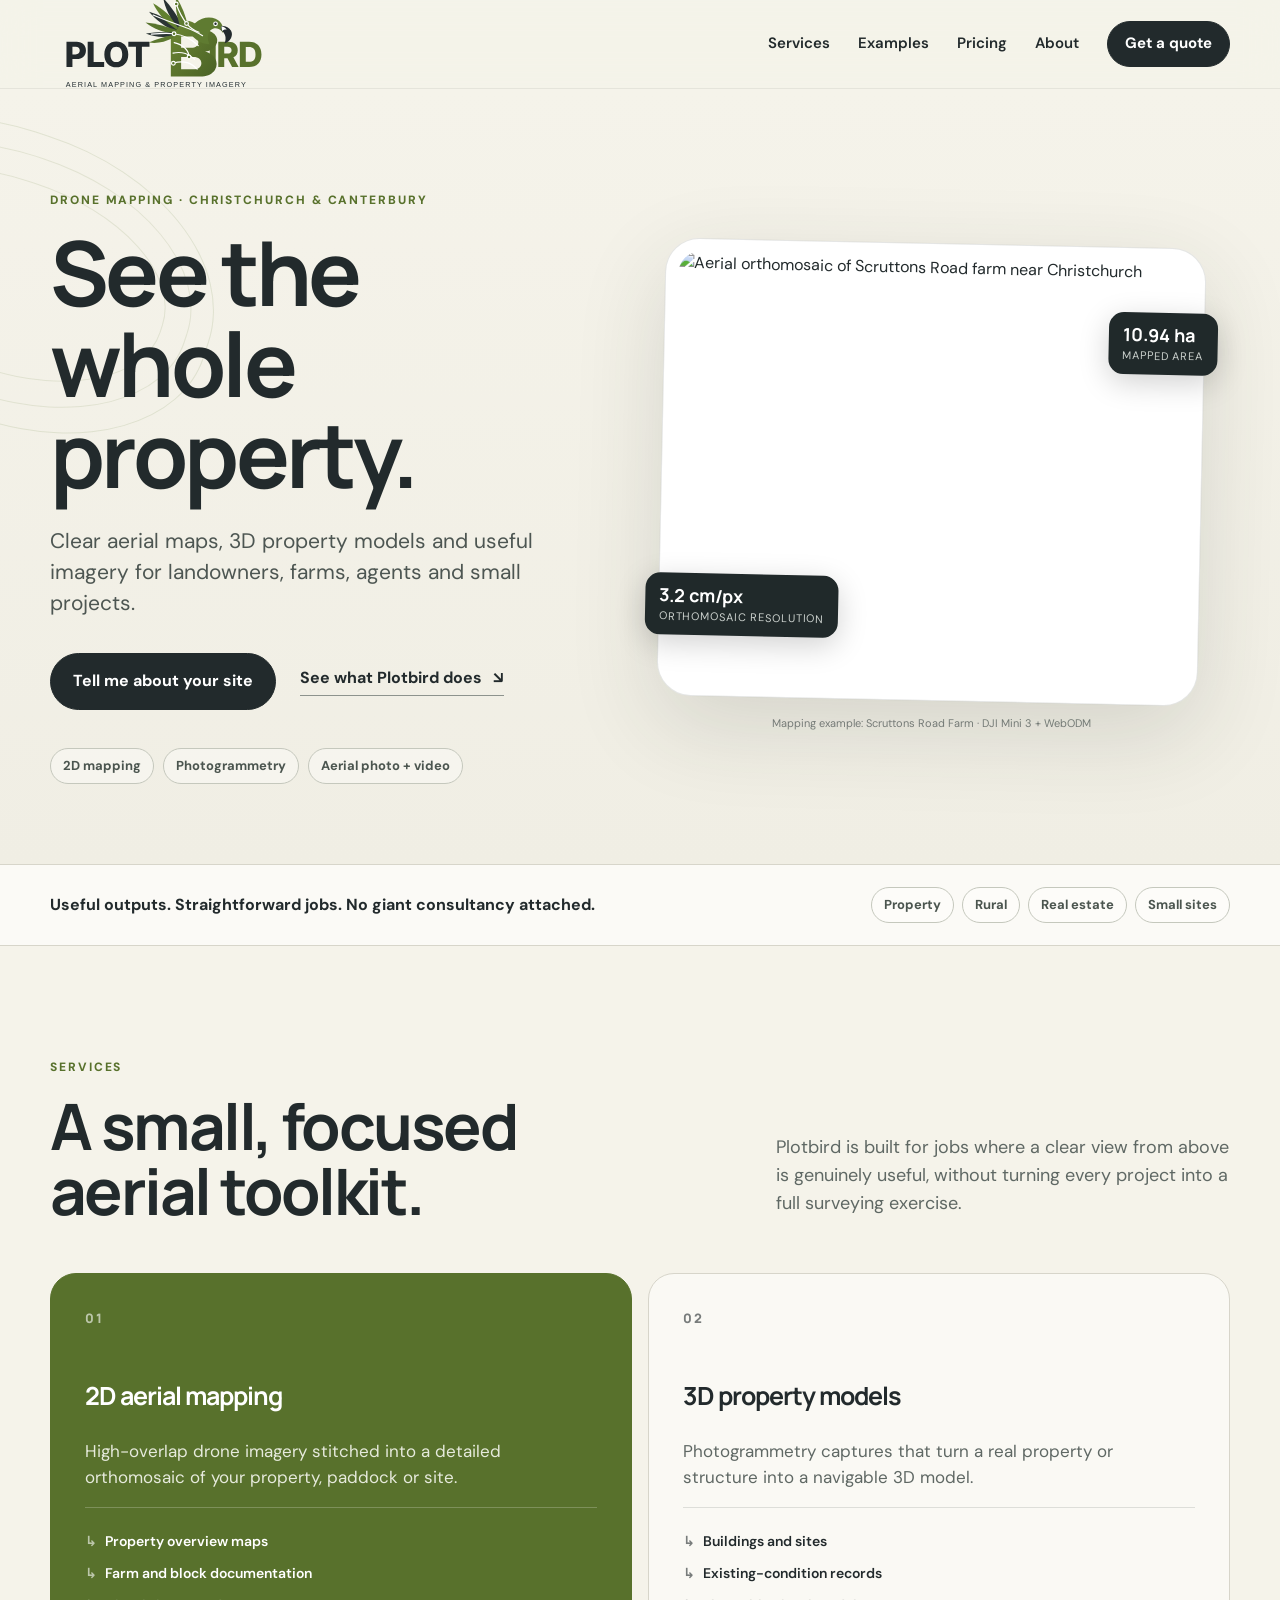
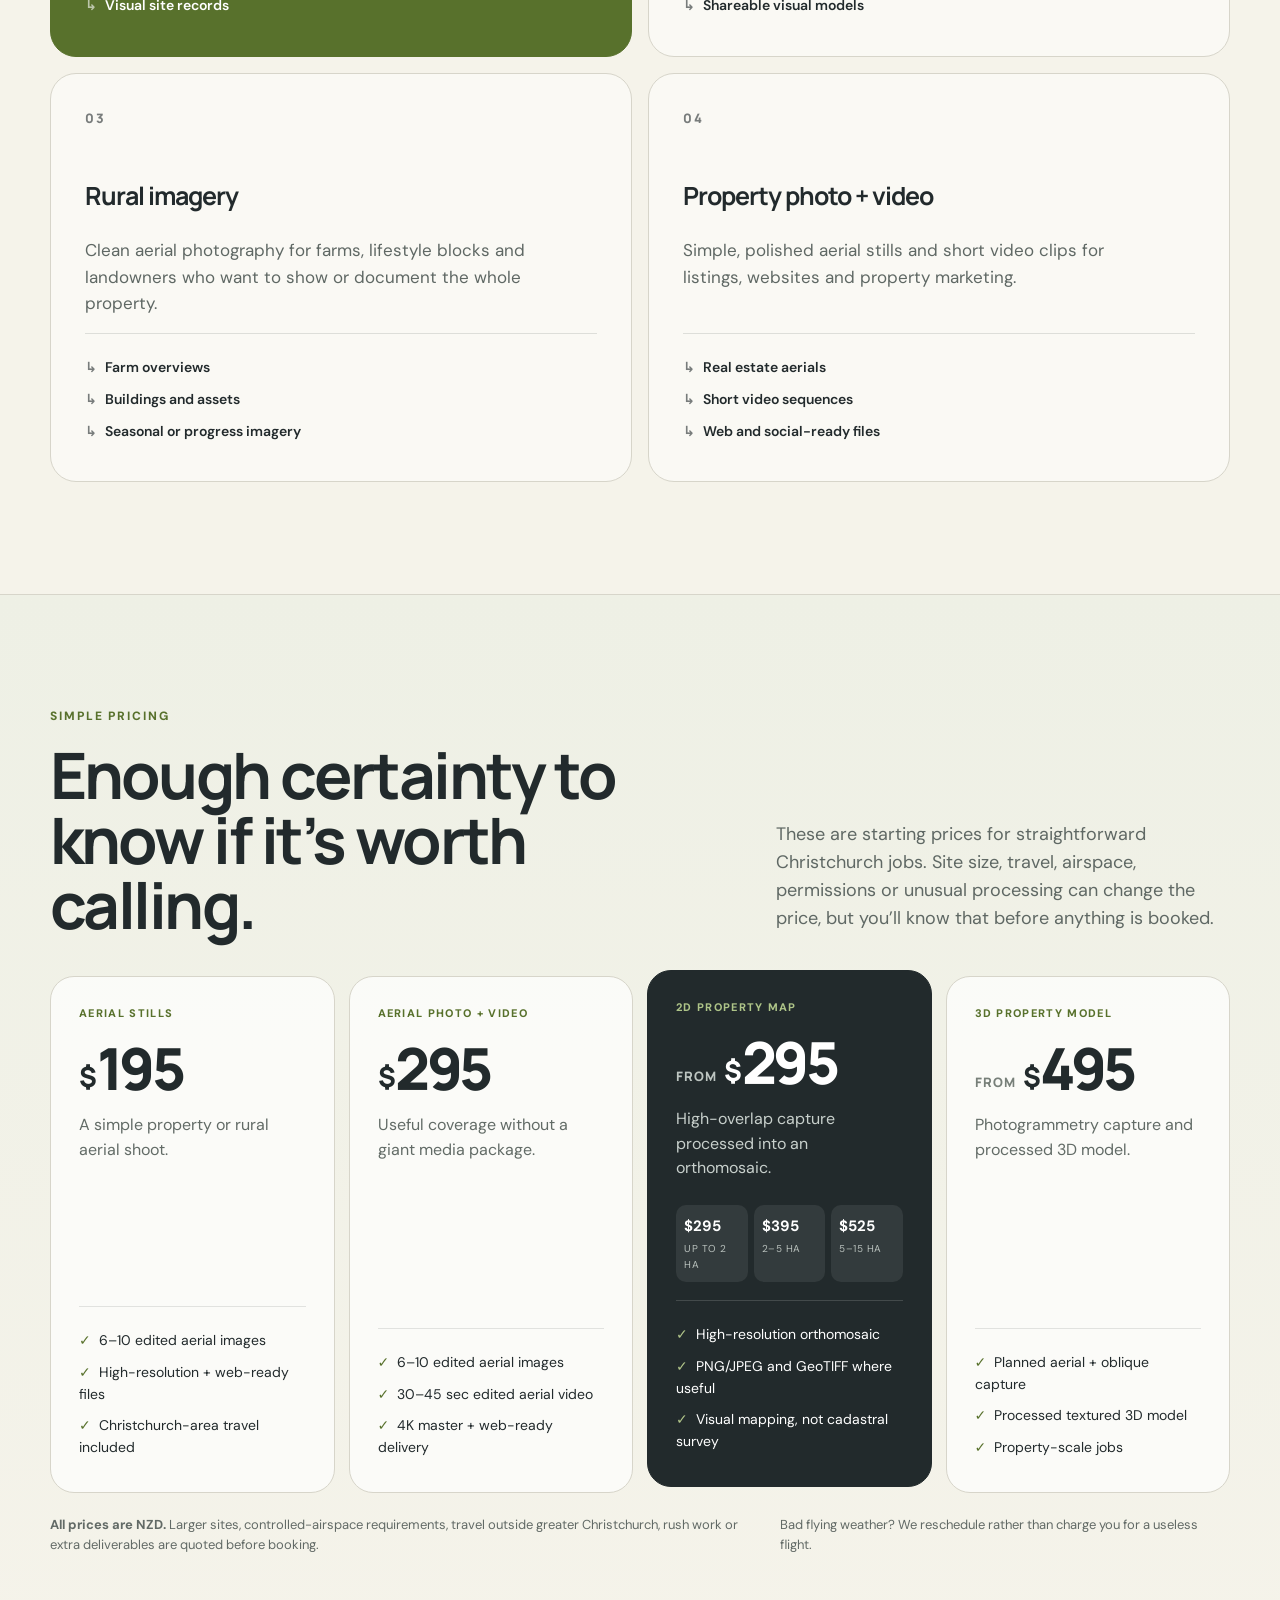
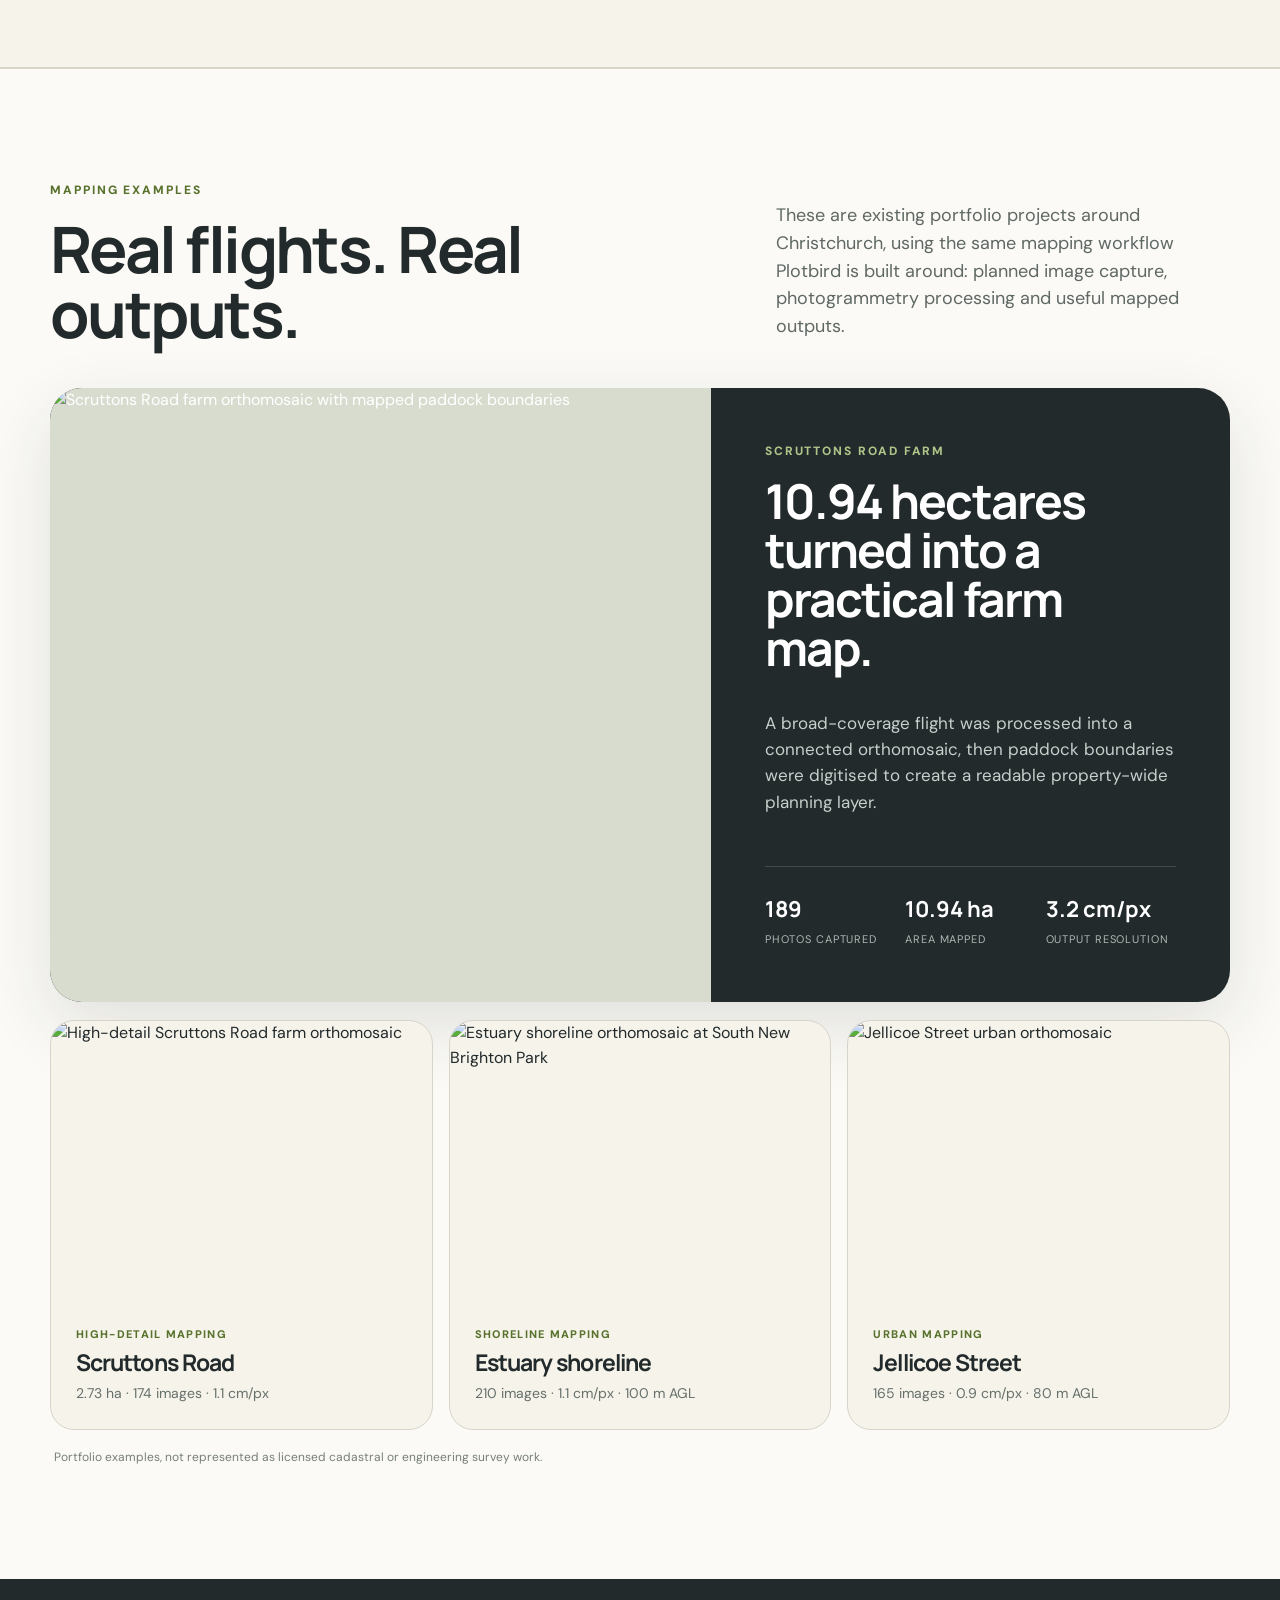
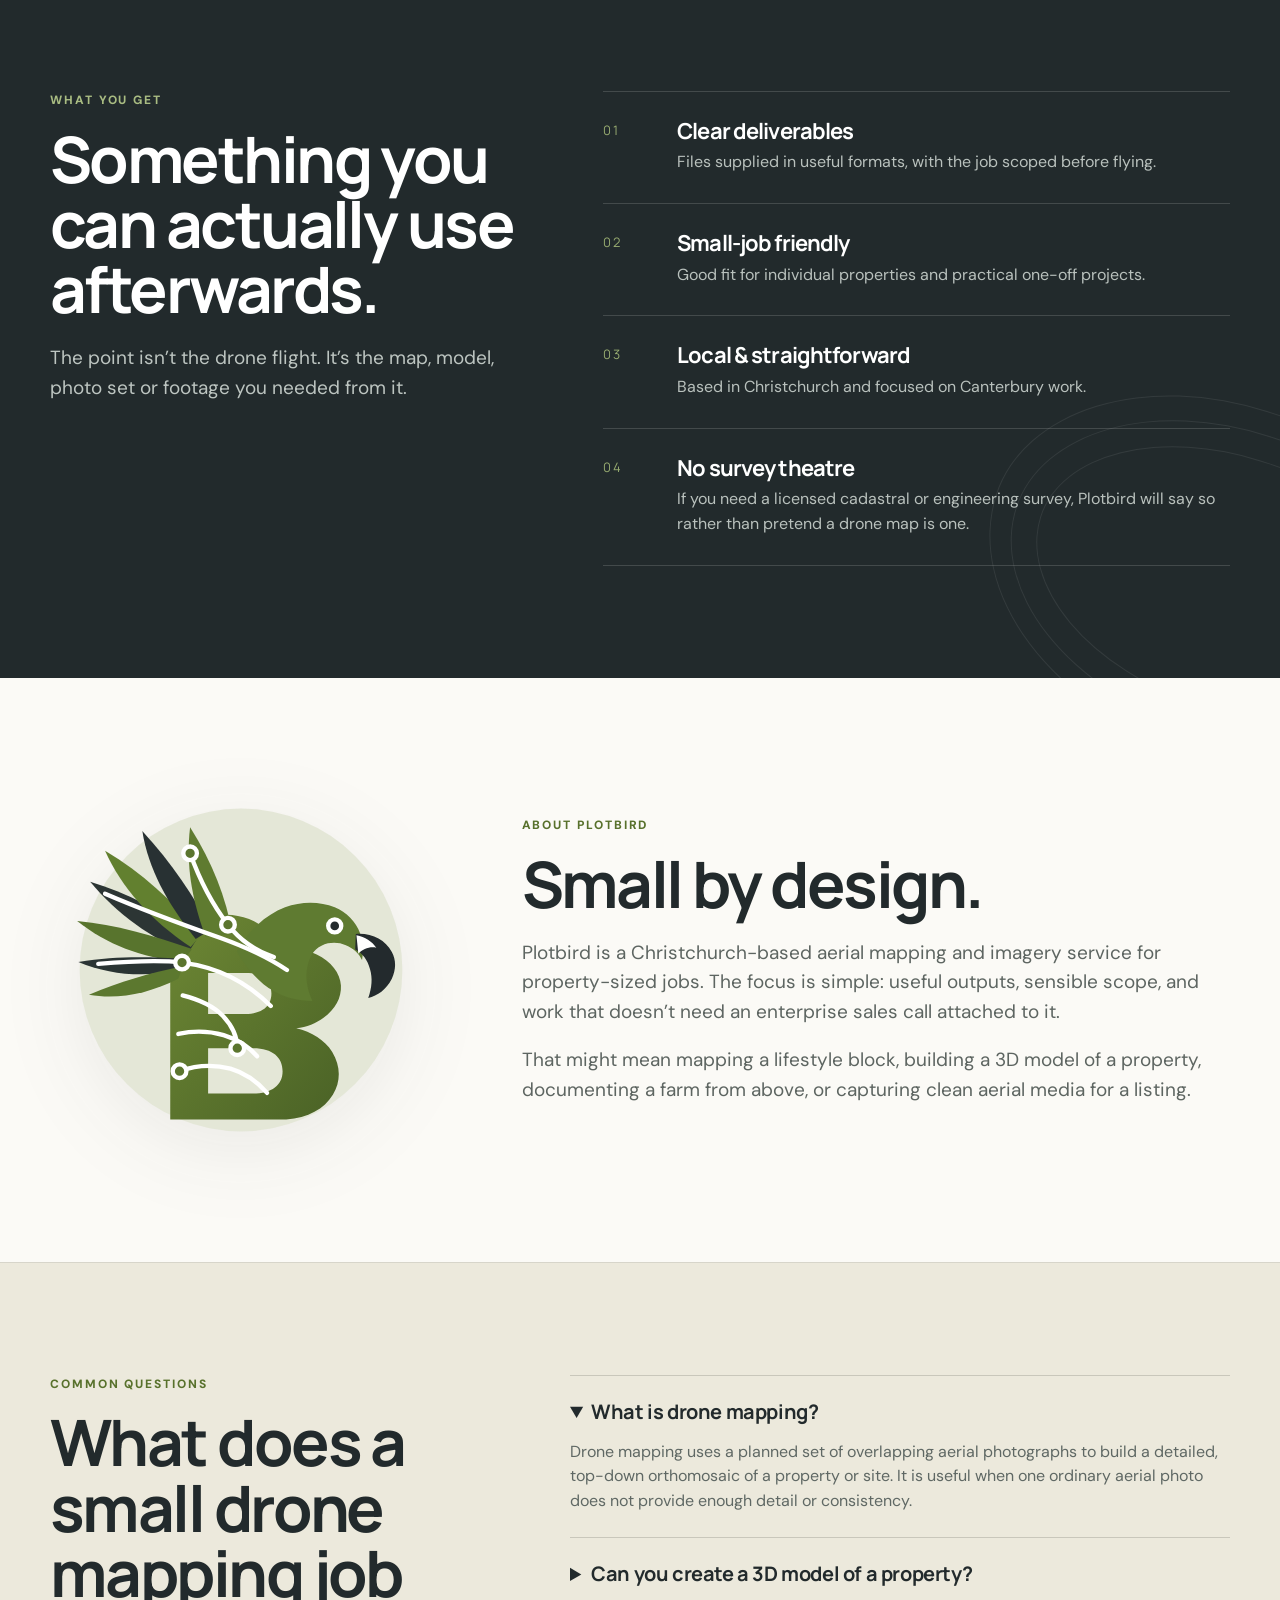
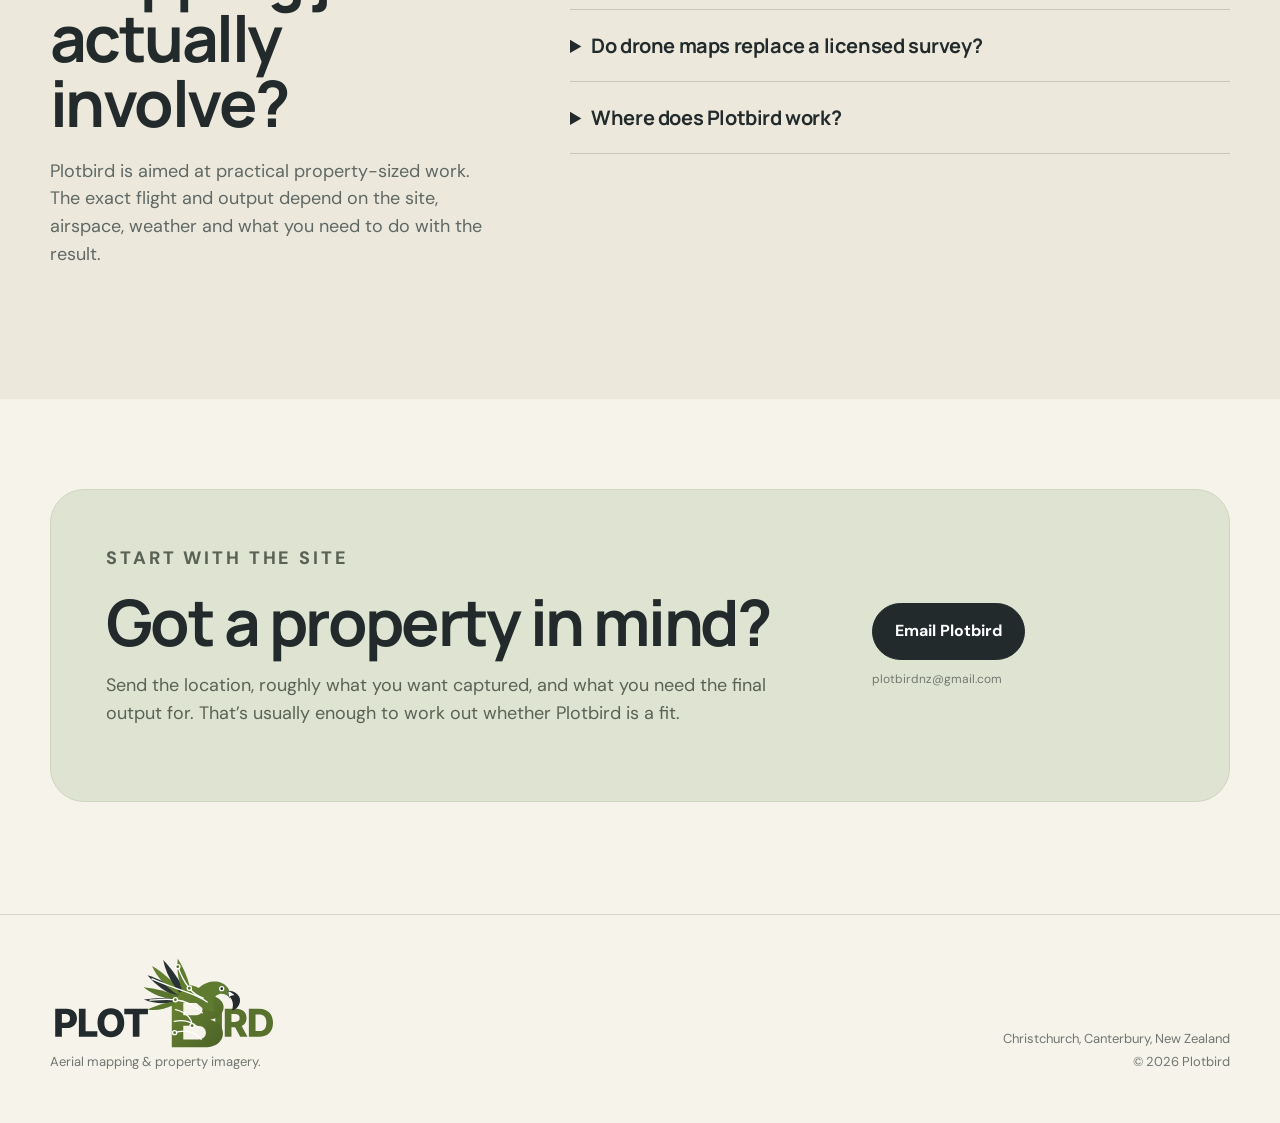
==== commit 13b2ccf7: "Use full dark Plotbird logo in site header" ====
--- a/index.html
+++ b/index.html
@@ -20,7 +20,7 @@
     "@type": "ProfessionalService",
     "name": "Plotbird",
     "url": "https://plotbird.co.nz/",
-    "logo": "https://plotbird.co.nz/assets/plotbird-wordmark.svg",
+    "logo": "https://plotbird.co.nz/assets/plotbird-logo.svg",
     "image": "https://raw.githubusercontent.com/tfinn9/tom-finn-drone-mapping-portfolio/main/public/images/scruttons-road-comparison-mapped.jpg",
     "email": "plotbirdnz@gmail.com",
     "description": "Christchurch-based drone mapping, photogrammetry, rural aerial imagery and property photography service.",
@@ -48,7 +48,7 @@
   <header class="site-header">
     <div class="wrap nav-wrap">
       <a class="brand" href="#top" aria-label="Plotbird home">
-        <img src="assets/plotbird-wordmark.svg" alt="Plotbird" />
+        <img src="assets/plotbird-logo.svg" alt="Plotbird — aerial mapping and property imagery" />
       </a>
       <nav class="nav" aria-label="Main navigation">
         <a href="#services">Services</a>
--- a/styles.css
+++ b/styles.css
@@ -19,8 +19,8 @@
 .wrap{width:min(1180px,calc(100% - 40px));margin:0 auto}
 .site-header{position:sticky;top:0;z-index:40;background:rgba(245,243,234,.91);backdrop-filter:blur(18px);border-bottom:1px solid rgba(42,52,50,.08)}
 .nav-wrap{height:88px;display:flex;align-items:center;justify-content:space-between;gap:32px}
-.brand{width:220px;display:block;overflow:hidden;height:58px}
-.brand img{width:225px;transform:translateY(-19%)}
+.brand{width:270px;height:88px;display:flex;align-items:center;overflow:visible}
+.brand img{width:270px;height:auto;display:block;transform:translateY(-2px)}
 .nav{display:flex;align-items:center;gap:28px;font-size:15px;font-weight:600}
 .nav>a:not(.button){position:relative}
 .nav>a:not(.button)::after{content:"";position:absolute;left:0;right:100%;bottom:-6px;height:2px;background:var(--green);transition:.2s ease}
@@ -48,14 +48,14 @@
 .section{padding:112px 0}.section-heading{display:grid;grid-template-columns:1.05fr .75fr;gap:90px;align-items:end;margin-bottom:50px}.section-heading h2{margin-bottom:0}.section-heading>p{font-size:18px;color:#5f6864;margin:0 0 5px}
 .service-grid{display:grid;grid-template-columns:repeat(2,1fr);gap:16px}.service-card{background:rgba(255,255,255,.5);border:1px solid var(--line);border-radius:var(--radius);padding:34px;min-height:355px;display:flex;flex-direction:column}.service-card.featured{background:var(--green);color:white;border-color:var(--green)}.service-number{font-family:"Manrope";font-weight:800;font-size:13px;letter-spacing:.15em;opacity:.6;margin-bottom:55px}.service-card p{font-size:17px;color:#5f6864;max-width:470px}.service-card.featured p{color:#e6eadc}.service-card ul{list-style:none;padding:0;margin:auto 0 0;border-top:1px solid rgba(72,80,75,.16);padding-top:18px}.service-card.featured ul{border-color:rgba(255,255,255,.22)}.service-card li{padding:5px 0;font-size:14px;font-weight:600}.service-card li::before{content:"↳";margin-right:8px;opacity:.6}
 .dark-section{position:relative;overflow:hidden;background:var(--ink);color:white}.outcome-grid{display:grid;grid-template-columns:.85fr 1.15fr;gap:90px;position:relative;z-index:2}.eyebrow.light{color:#a9bc82}.dark-lead{font-size:19px;color:#bdc5c1;max-width:480px}.outcome-list{border-top:1px solid rgba(255,255,255,.15)}.outcome{display:grid;grid-template-columns:56px 1fr;gap:18px;padding:28px 0;border-bottom:1px solid rgba(255,255,255,.15)}.outcome>span{font-family:"Manrope";font-size:13px;letter-spacing:.12em;color:#97ab70}.outcome h3{font-size:22px;margin-bottom:8px}.outcome p{color:#b9c1bd;margin:0;max-width:570px}
-.about-section{background:var(--paper)}.about-grid{display:grid;grid-template-columns:.7fr 1.3fr;gap:90px;align-items:center}.about-copy p:not(.eyebrow){font-size:19px;color:#5d6561;max-width:680px}.about-mark{display:grid;place-items:center}.bird-disc{width:300px;height:300px;border-radius:50%;background:#e4e7d7;position:relative;overflow:hidden}.bird-body{position:absolute;width:126px;height:105px;border-radius:55% 48% 55% 45%;background:var(--green);left:104px;top:110px;transform:rotate(13deg)}.bird-head{position:absolute;width:82px;height:75px;background:#637d33;border-radius:50%;left:177px;top:80px}.bird-beak{position:absolute;width:50px;height:50px;background:var(--ink);clip-path:polygon(0 15%,100% 42%,18% 100%);left:230px;top:101px}.bird-wing{position:absolute;left:63px;top:83px;width:120px;height:30px;background:#667f38;border-radius:100% 0 100% 0;transform-origin:right center}.wing-a{transform:rotate(-42deg)}.wing-b{transform:rotate(-20deg);background:#34403b}.wing-c{transform:rotate(3deg)}
+.about-section{background:var(--paper)}.about-grid{display:grid;grid-template-columns:.7fr 1.3fr;gap:90px;align-items:center}.about-copy p:not(.eyebrow){font-size:19px;color:#5d6561;max-width:680px}.about-mark{display:grid;place-items:center}.about-mark img{width:min(100%,360px);height:auto;filter:drop-shadow(0 18px 40px rgba(34,42,44,.08))}
 .contact-section{padding-top:90px}.contact-card{background:#dfe4d2;border:1px solid #ced5bc;border-radius:34px;padding:55px;display:grid;grid-template-columns:1.4fr .6fr;gap:60px;align-items:center}.contact-card h2{margin-bottom:16px}.contact-card p{font-size:18px;color:#596255;max-width:690px}.contact-actions{display:flex;flex-direction:column;align-items:flex-start;gap:10px}.contact-note{font-size:12px!important;color:#71786f!important;margin:0}
-footer{padding:40px 0 48px;border-top:1px solid var(--line)}.footer-grid{display:flex;justify-content:space-between;align-items:flex-end;gap:30px}.footer-brand img{width:190px;height:65px;object-fit:cover;object-position:left center}.footer-brand p,.footer-copy p{margin:3px 0;color:#707672;font-size:13px}.footer-copy{text-align:right}
+footer{padding:40px 0 48px;border-top:1px solid var(--line)}.footer-grid{display:flex;justify-content:space-between;align-items:flex-end;gap:30px}.footer-brand img{width:230px;height:auto;display:block}.footer-brand p,.footer-copy p{margin:3px 0;color:#707672;font-size:13px}.footer-copy{text-align:right}
 @media(max-width:900px){.nav{display:none}.nav.open{position:absolute;display:flex;flex-direction:column;align-items:stretch;right:20px;top:74px;background:var(--paper);border:1px solid var(--line);border-radius:18px;padding:18px;box-shadow:0 18px 45px rgba(0,0,0,.12)}.menu-button{display:block}.hero{padding-top:70px}.hero-grid,.section-heading,.outcome-grid,.about-grid,.contact-card{grid-template-columns:1fr}.hero-grid{gap:55px}.section-heading,.outcome-grid,.about-grid,.contact-card{gap:38px}.section-heading{align-items:start}.outcome-grid{gap:55px}.about-mark{order:2}.service-grid{grid-template-columns:1fr}.badge-top{right:-5px}.badge-bottom{left:-5px}.trust-grid{align-items:flex-start;flex-direction:column}.contact-card{padding:38px}}
-@media(max-width:580px){.wrap{width:min(100% - 26px,1180px)}.site-header .wrap{width:calc(100% - 26px)}.nav-wrap{height:74px}.brand{width:170px;height:48px}.brand img{width:180px}.hero{padding:55px 0 60px}h1{font-size:54px}.hero-lead{font-size:18px}.hero-actions{align-items:flex-start;flex-direction:column}.section{padding:78px 0}.service-card{padding:26px;min-height:330px}.map-card{padding:9px;border-radius:23px}.map-card svg{border-radius:16px}.map-badge{padding:9px 10px}.map-badge strong{font-size:14px}.map-badge span{font-size:9px}.about-mark{display:none}.contact-card{padding:28px}.footer-grid{align-items:flex-start;flex-direction:column}.footer-copy{text-align:left}}
+@media(max-width:580px){.wrap{width:min(100% - 26px,1180px)}.site-header .wrap{width:calc(100% - 26px)}.nav-wrap{height:74px}.brand{width:210px;height:74px}.brand img{width:210px;height:auto;transform:translateY(-1px)}.hero{padding:55px 0 60px}h1{font-size:54px}.hero-lead{font-size:18px}.hero-actions{align-items:flex-start;flex-direction:column}.section{padding:78px 0}.service-card{padding:26px;min-height:330px}.map-card{padding:9px;border-radius:23px}.map-card svg{border-radius:16px}.map-badge{padding:9px 10px}.map-badge strong{font-size:14px}.map-badge span{font-size:9px}.about-mark{display:none}.contact-card{padding:28px}.footer-grid{align-items:flex-start;flex-direction:column}.footer-copy{text-align:left}}
 
 /* Real mapping examples */
-.photo-card{overflow:hidden;padding:12px;aspect-ratio:1.18/1;background:#fff}
+.photo-card{overflow:visible;padding:12px;aspect-ratio:1.18/1;background:#fff}
 .photo-card>img{width:100%;height:100%;object-fit:cover;border-radius:23px}
 .examples-section{background:var(--paper);border-top:1px solid var(--line)}
 .examples-heading{margin-bottom:42px}
@@ -89,3 +89,29 @@
 .service-links a{background:var(--paper);border:1px solid var(--line);border-radius:16px;padding:18px;font-weight:700}
 @media(max-width:900px){.faq-grid,.content-grid{grid-template-columns:1fr;gap:38px}}
 @media(max-width:580px){.content-hero{padding:60px 0 42px}.content-section{padding:58px 0}.service-links{grid-template-columns:1fr}}
+
+
+/* Pricing */
+.pricing-section{background:linear-gradient(180deg,#eef0e5 0%,var(--cream) 100%);border-top:1px solid var(--line);border-bottom:1px solid var(--line)}
+.pricing-heading{margin-bottom:38px}
+.pricing-grid{display:grid;grid-template-columns:repeat(4,1fr);gap:14px}
+.price-card{background:rgba(255,255,255,.7);border:1px solid var(--line);border-radius:24px;padding:28px;display:flex;flex-direction:column;min-height:430px}
+.price-card.featured-price{background:var(--ink);color:#fff;border-color:var(--ink);transform:translateY(-6px)}
+.price-kicker{text-transform:uppercase;letter-spacing:.12em;font-size:11px;font-weight:800;color:var(--green);margin:0 0 12px}
+.featured-price .price-kicker{color:#aec488}
+.price{font-family:"Manrope",sans-serif;font-size:58px;line-height:1;font-weight:800;letter-spacing:-.06em;margin:5px 0 16px;display:flex;align-items:flex-end;gap:3px}
+.price span{font-size:.48em;line-height:1.45}.price small{font-size:13px;letter-spacing:.08em;text-transform:uppercase;margin:0 4px 8px 0;color:#777f79}
+.featured-price .price small{color:#bdc5c1}
+.price-note{color:#626b66;margin:0 0 22px;min-height:48px}.featured-price .price-note{color:#c8d0cc}
+.price-card ul{list-style:none;padding:18px 0 0;margin:auto 0 0;border-top:1px solid rgba(35,42,45,.12)}
+.featured-price ul{border-color:rgba(255,255,255,.15)}
+.price-card li{font-size:14px;padding:5px 0}.price-card li::before{content:"✓";color:var(--green);font-weight:800;margin-right:8px}.featured-price li::before{color:#b2c68a}
+.map-tiers{display:grid;grid-template-columns:repeat(3,1fr);gap:6px;margin:2px 0 18px}
+.map-tiers div{background:rgba(255,255,255,.08);border-radius:10px;padding:10px 8px}.map-tiers strong,.map-tiers span{display:block}.map-tiers strong{font-size:15px}.map-tiers span{font-size:10px;text-transform:uppercase;letter-spacing:.05em;color:#b9c1bd;margin-top:3px}
+.pricing-foot{display:flex;justify-content:space-between;gap:30px;margin-top:22px;color:#626a66;font-size:13px}.pricing-foot p{margin:0;max-width:700px}
+
+/* Let hero badges intentionally hang outside the white map card */
+.hero-visual{padding-inline:28px}
+.badge-top{right:-14px}.badge-bottom{left:-14px}
+@media(max-width:1050px){.pricing-grid{grid-template-columns:repeat(2,1fr)}.price-card.featured-price{transform:none}}
+@media(max-width:580px){.pricing-grid{grid-template-columns:1fr}.pricing-foot{flex-direction:column;gap:8px}.hero-visual{padding-inline:16px}.badge-top{right:-8px}.badge-bottom{left:-8px}}
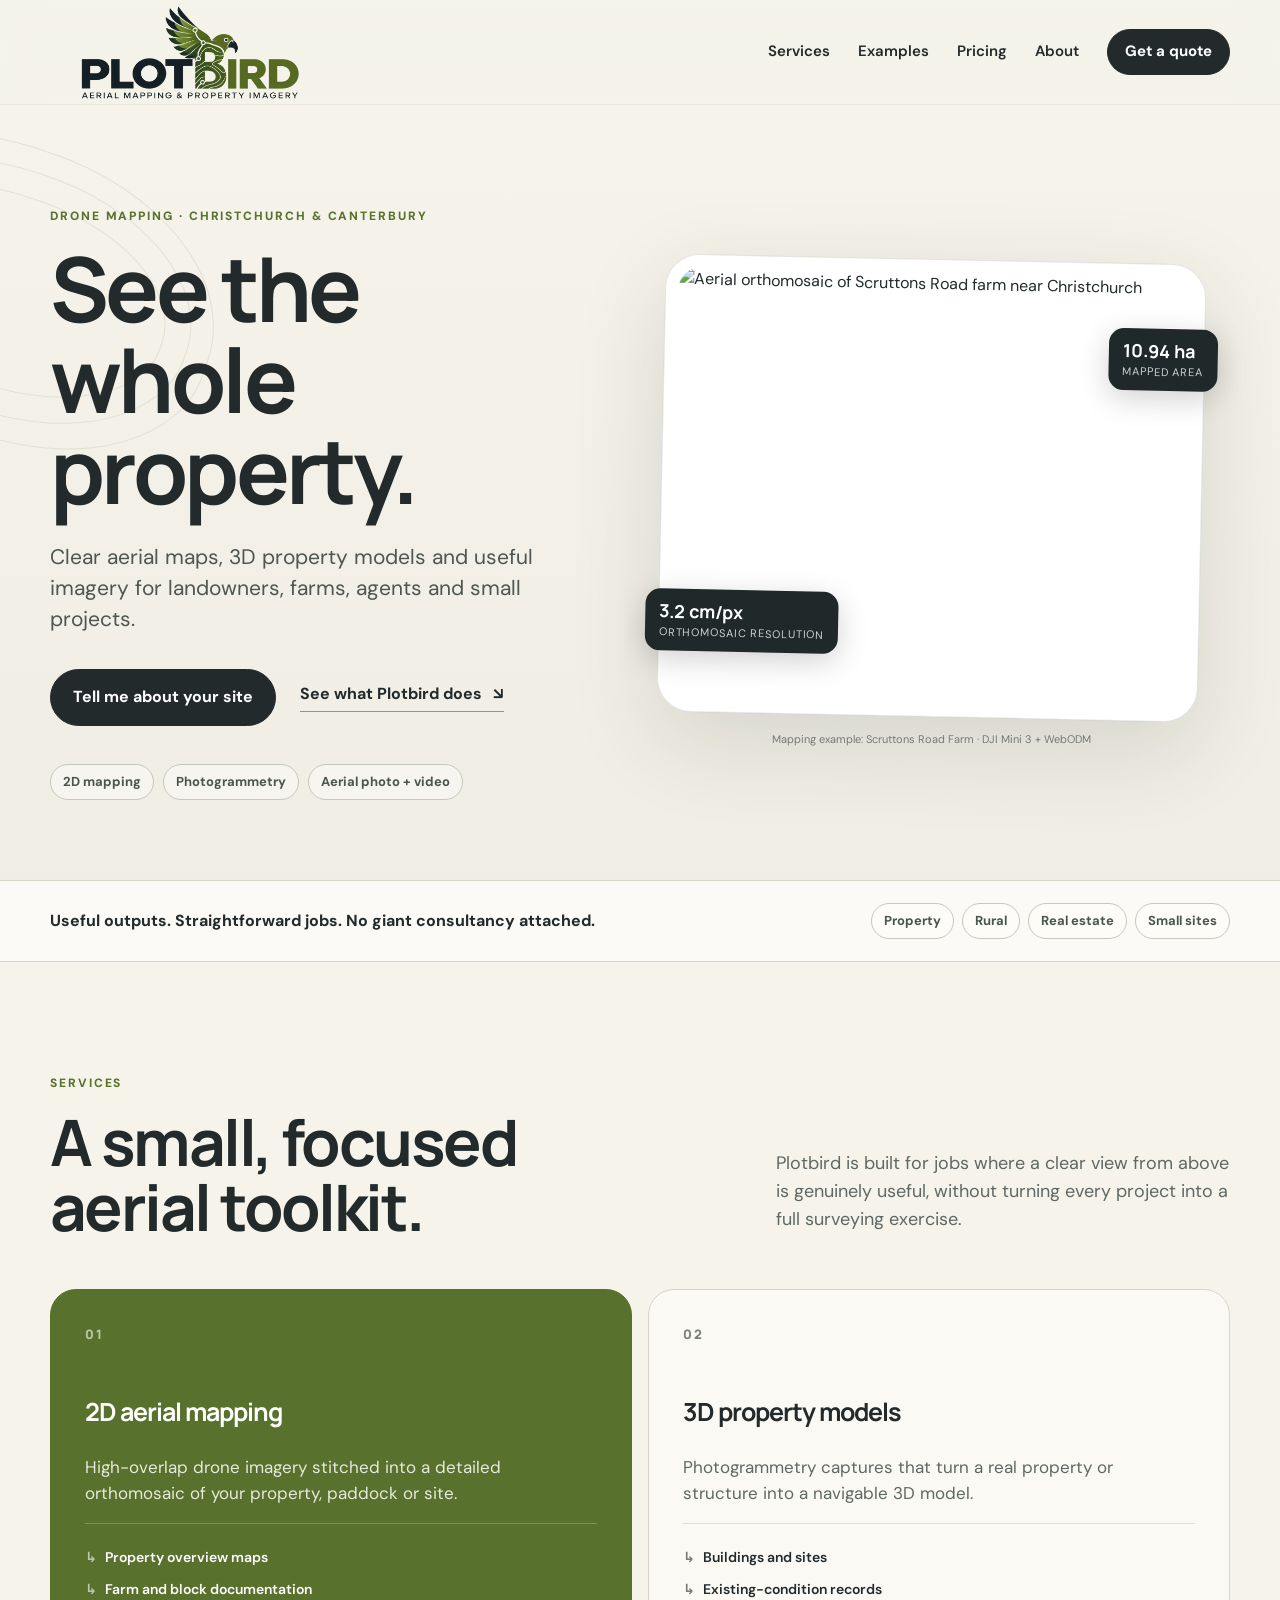
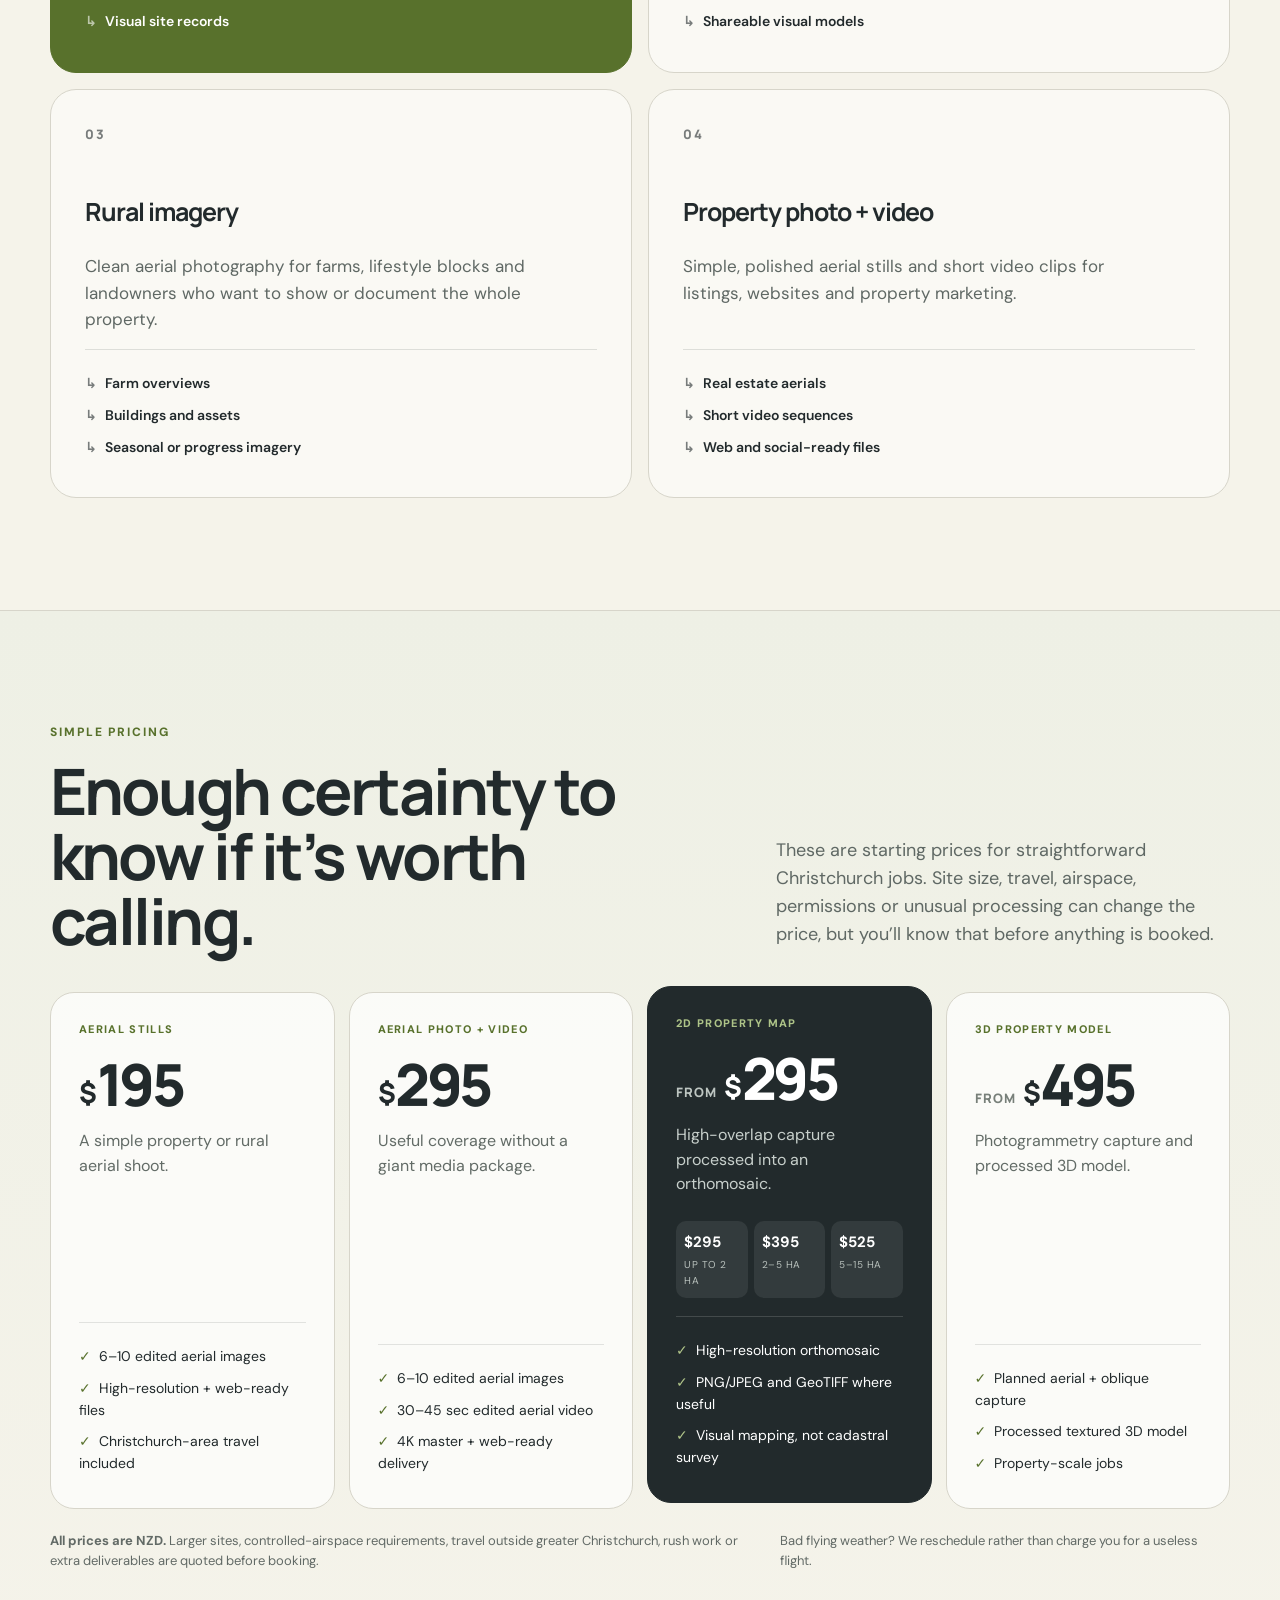
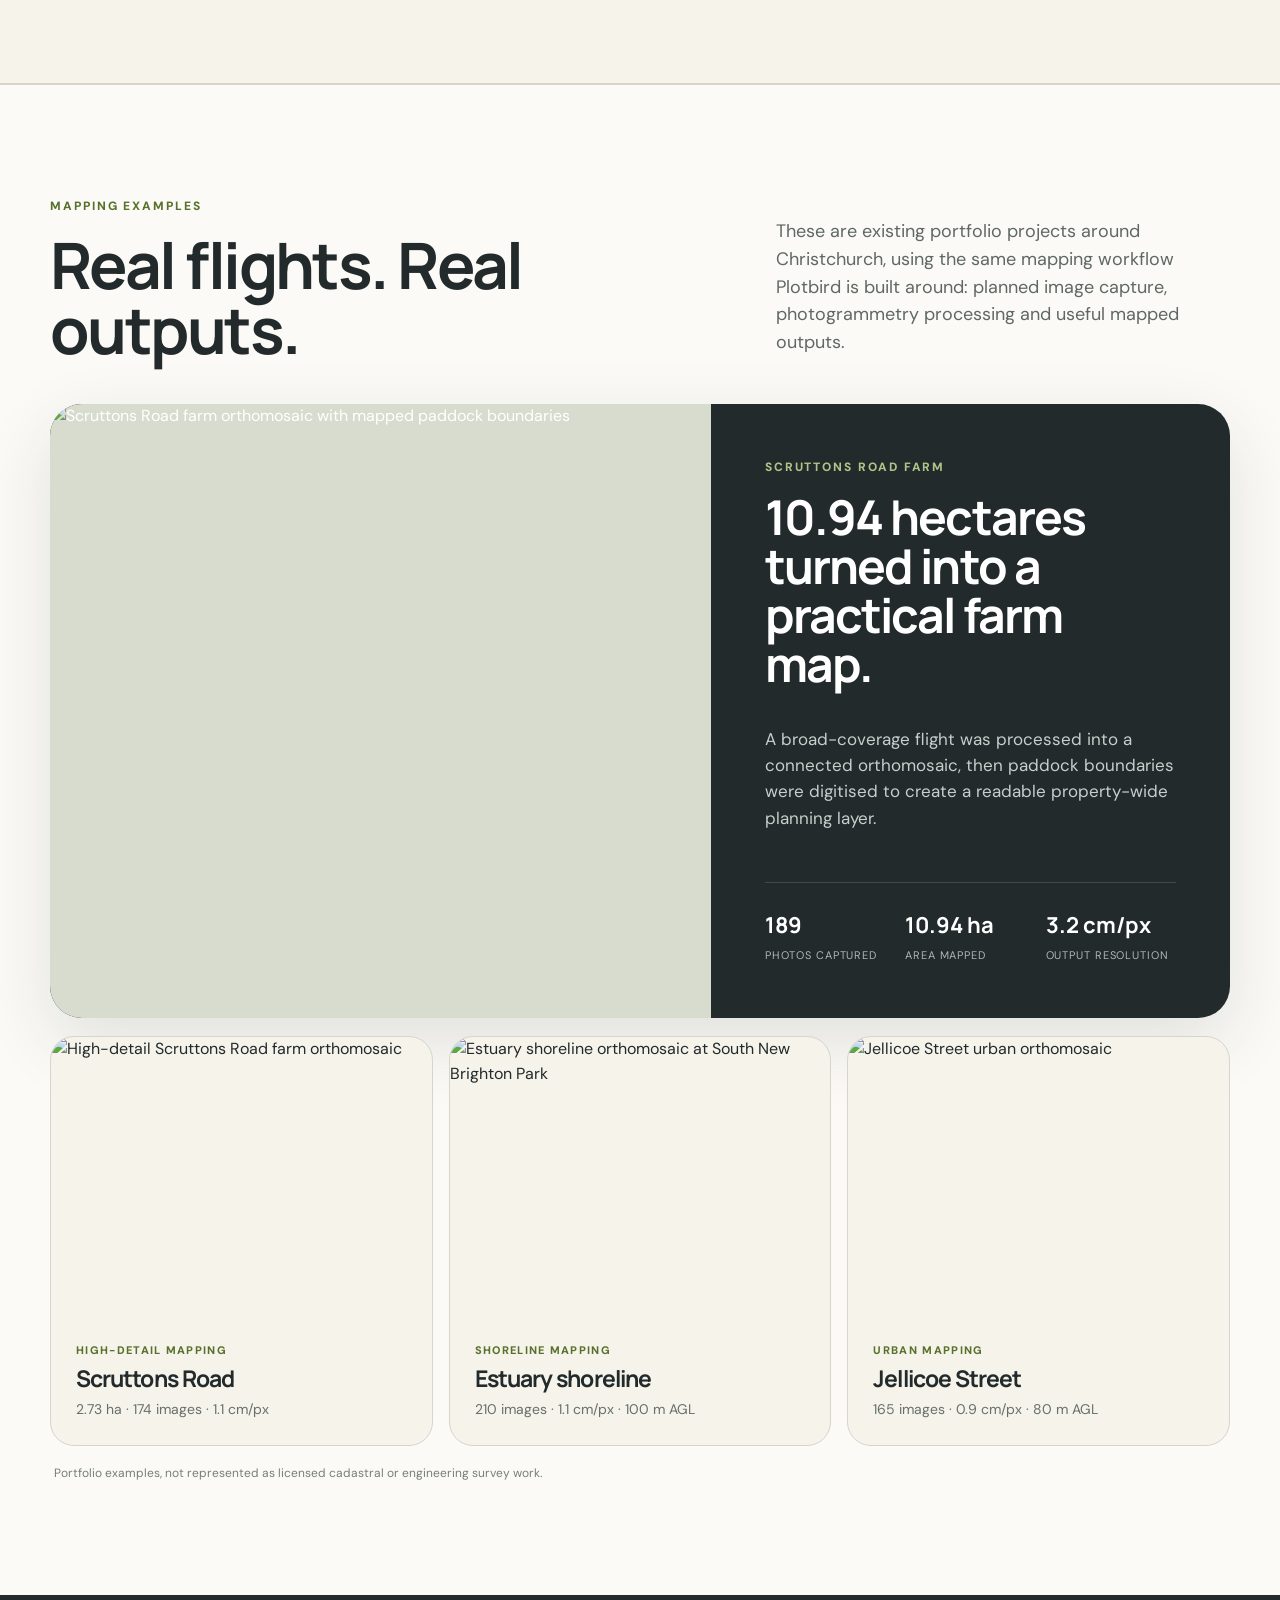
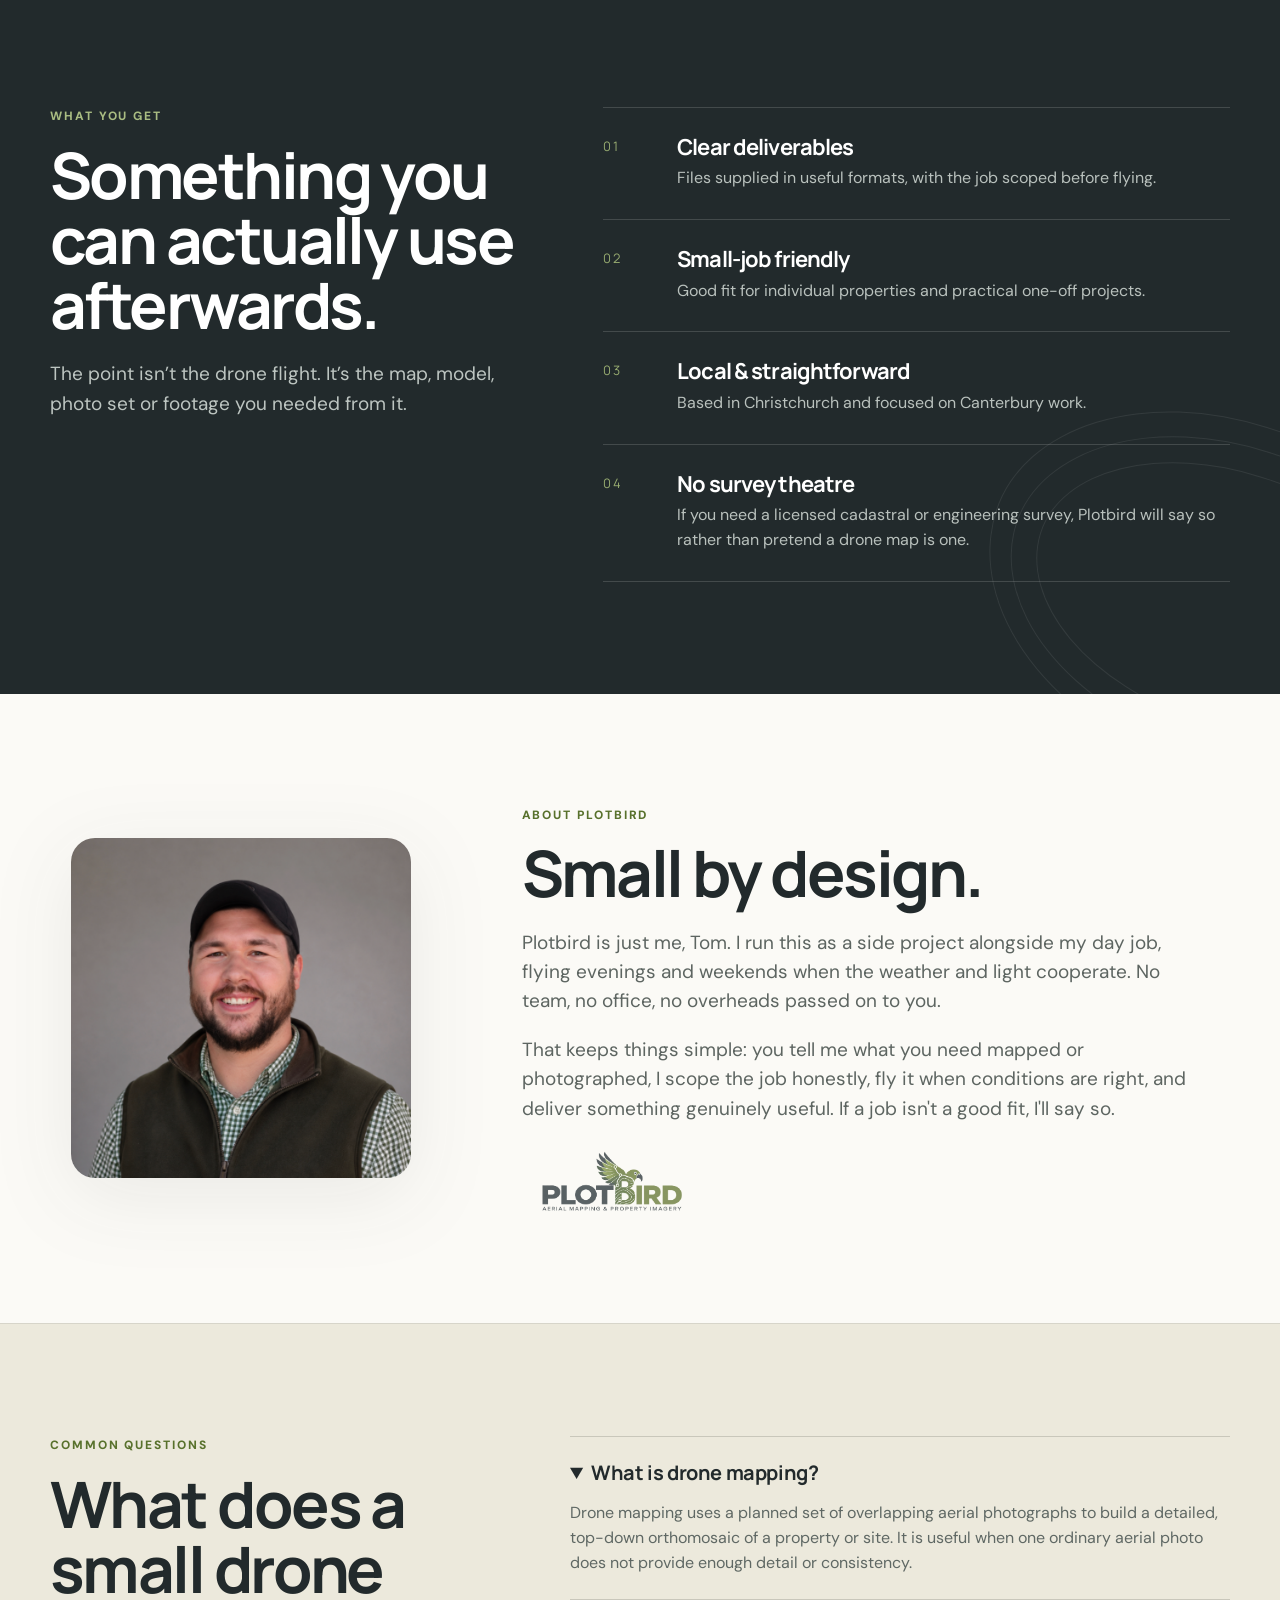
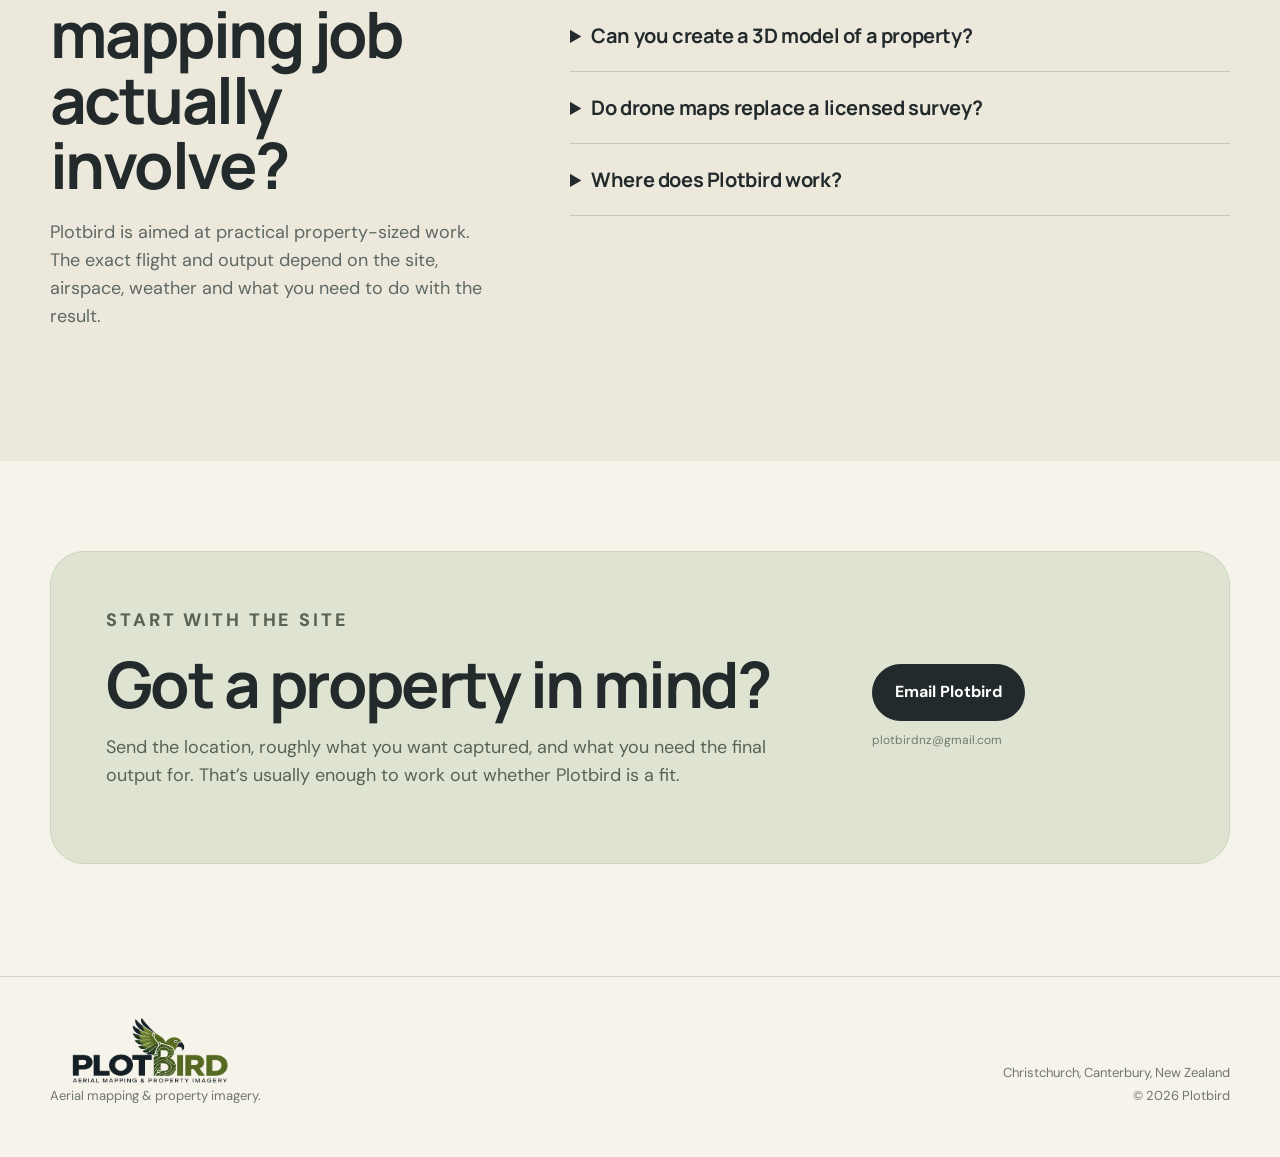
==== commit de5c7c28: "Add files via upload" ====
--- a/index.html
+++ b/index.html
@@ -20,7 +20,7 @@
     "@type": "ProfessionalService",
     "name": "Plotbird",
     "url": "https://plotbird.co.nz/",
-    "logo": "https://plotbird.co.nz/assets/plotbird-logo.svg",
+    "logo": "https://plotbird.co.nz/assets/plotbird-logo.png",
     "image": "https://raw.githubusercontent.com/tfinn9/tom-finn-drone-mapping-portfolio/main/public/images/scruttons-road-comparison-mapped.jpg",
     "email": "plotbirdnz@gmail.com",
     "description": "Christchurch-based drone mapping, photogrammetry, rural aerial imagery and property photography service.",
@@ -48,7 +48,7 @@
   <header class="site-header">
     <div class="wrap nav-wrap">
       <a class="brand" href="#top" aria-label="Plotbird home">
-        <img src="assets/plotbird-logo.svg" alt="Plotbird — aerial mapping and property imagery" />
+        <img src="assets/plotbird-logo.png" alt="Plotbird — aerial mapping and property imagery" />
       </a>
       <nav class="nav" aria-label="Main navigation">
         <a href="#services">Services</a>
@@ -259,14 +259,17 @@
 
     <section class="section about-section" id="about">
       <div class="wrap about-grid">
-        <div class="about-mark" aria-hidden="true">
-          <img src="assets/plotbird-mark.svg" alt="" />
+        <div class="about-portrait">
+          <img src="assets/tom.png" alt="Tom — the person behind Plotbird" />
         </div>
         <div class="about-copy">
           <p class="eyebrow">About Plotbird</p>
           <h2>Small by design.</h2>
-          <p>Plotbird is a Christchurch-based aerial mapping and imagery service for property-sized jobs. The focus is simple: useful outputs, sensible scope, and work that doesn’t need an enterprise sales call attached to it.</p>
-          <p>That might mean mapping a lifestyle block, building a 3D model of a property, documenting a farm from above, or capturing clean aerial media for a listing.</p>
+          <p>Plotbird is just me, Tom. I run this as a side project alongside my day job, flying evenings and weekends when the weather and light cooperate. No team, no office, no overheads passed on to you.</p>
+          <p>That keeps things simple: you tell me what you need mapped or photographed, I scope the job honestly, fly it when conditions are right, and deliver something genuinely useful. If a job isn't a good fit, I'll say so.</p>
+          <div class="about-logo">
+            <img src="assets/plotbird-logo.png" alt="Plotbird logo" />
+          </div>
         </div>
       </div>
     </section>
@@ -316,7 +319,7 @@
 
   <footer>
     <div class="wrap footer-grid">
-      <div class="footer-brand"><img src="assets/plotbird-wordmark.svg" alt="Plotbird" /><p>Aerial mapping & property imagery.</p></div>
+      <div class="footer-brand"><img src="assets/plotbird-logo.png" alt="Plotbird" /><p>Aerial mapping & property imagery.</p></div>
       <div class="footer-copy"><p>Christchurch, Canterbury, New Zealand</p><p>© <span id="year"></span> Plotbird</p></div>
     </div>
   </footer>
--- a/styles.css
+++ b/styles.css
@@ -18,9 +18,9 @@
 a{color:inherit;text-decoration:none}
 .wrap{width:min(1180px,calc(100% - 40px));margin:0 auto}
 .site-header{position:sticky;top:0;z-index:40;background:rgba(245,243,234,.91);backdrop-filter:blur(18px);border-bottom:1px solid rgba(42,52,50,.08)}
-.nav-wrap{height:88px;display:flex;align-items:center;justify-content:space-between;gap:32px}
-.brand{width:270px;height:88px;display:flex;align-items:center;overflow:visible}
-.brand img{width:270px;height:auto;display:block;transform:translateY(-2px)}
+.nav-wrap{height:104px;display:flex;align-items:center;justify-content:space-between;gap:32px}
+.brand{width:280px;height:104px;display:flex;align-items:center;overflow:visible}
+.brand img{width:280px;height:auto;display:block}
 .nav{display:flex;align-items:center;gap:28px;font-size:15px;font-weight:600}
 .nav>a:not(.button){position:relative}
 .nav>a:not(.button)::after{content:"";position:absolute;left:0;right:100%;bottom:-6px;height:2px;background:var(--green);transition:.2s ease}
@@ -48,11 +48,11 @@
 .section{padding:112px 0}.section-heading{display:grid;grid-template-columns:1.05fr .75fr;gap:90px;align-items:end;margin-bottom:50px}.section-heading h2{margin-bottom:0}.section-heading>p{font-size:18px;color:#5f6864;margin:0 0 5px}
 .service-grid{display:grid;grid-template-columns:repeat(2,1fr);gap:16px}.service-card{background:rgba(255,255,255,.5);border:1px solid var(--line);border-radius:var(--radius);padding:34px;min-height:355px;display:flex;flex-direction:column}.service-card.featured{background:var(--green);color:white;border-color:var(--green)}.service-number{font-family:"Manrope";font-weight:800;font-size:13px;letter-spacing:.15em;opacity:.6;margin-bottom:55px}.service-card p{font-size:17px;color:#5f6864;max-width:470px}.service-card.featured p{color:#e6eadc}.service-card ul{list-style:none;padding:0;margin:auto 0 0;border-top:1px solid rgba(72,80,75,.16);padding-top:18px}.service-card.featured ul{border-color:rgba(255,255,255,.22)}.service-card li{padding:5px 0;font-size:14px;font-weight:600}.service-card li::before{content:"↳";margin-right:8px;opacity:.6}
 .dark-section{position:relative;overflow:hidden;background:var(--ink);color:white}.outcome-grid{display:grid;grid-template-columns:.85fr 1.15fr;gap:90px;position:relative;z-index:2}.eyebrow.light{color:#a9bc82}.dark-lead{font-size:19px;color:#bdc5c1;max-width:480px}.outcome-list{border-top:1px solid rgba(255,255,255,.15)}.outcome{display:grid;grid-template-columns:56px 1fr;gap:18px;padding:28px 0;border-bottom:1px solid rgba(255,255,255,.15)}.outcome>span{font-family:"Manrope";font-size:13px;letter-spacing:.12em;color:#97ab70}.outcome h3{font-size:22px;margin-bottom:8px}.outcome p{color:#b9c1bd;margin:0;max-width:570px}
-.about-section{background:var(--paper)}.about-grid{display:grid;grid-template-columns:.7fr 1.3fr;gap:90px;align-items:center}.about-copy p:not(.eyebrow){font-size:19px;color:#5d6561;max-width:680px}.about-mark{display:grid;place-items:center}.about-mark img{width:min(100%,360px);height:auto;filter:drop-shadow(0 18px 40px rgba(34,42,44,.08))}
+.about-section{background:var(--paper)}.about-grid{display:grid;grid-template-columns:.7fr 1.3fr;gap:90px;align-items:center}.about-copy p:not(.eyebrow){font-size:19px;color:#5d6561;max-width:680px}.about-portrait{display:grid;place-items:center}.about-portrait img{width:min(100%,340px);height:auto;border-radius:24px;object-fit:cover;filter:drop-shadow(0 18px 40px rgba(34,42,44,.08))}.about-logo{margin-top:28px}.about-logo img{width:180px;height:auto;opacity:.7}
 .contact-section{padding-top:90px}.contact-card{background:#dfe4d2;border:1px solid #ced5bc;border-radius:34px;padding:55px;display:grid;grid-template-columns:1.4fr .6fr;gap:60px;align-items:center}.contact-card h2{margin-bottom:16px}.contact-card p{font-size:18px;color:#596255;max-width:690px}.contact-actions{display:flex;flex-direction:column;align-items:flex-start;gap:10px}.contact-note{font-size:12px!important;color:#71786f!important;margin:0}
-footer{padding:40px 0 48px;border-top:1px solid var(--line)}.footer-grid{display:flex;justify-content:space-between;align-items:flex-end;gap:30px}.footer-brand img{width:230px;height:auto;display:block}.footer-brand p,.footer-copy p{margin:3px 0;color:#707672;font-size:13px}.footer-copy{text-align:right}
-@media(max-width:900px){.nav{display:none}.nav.open{position:absolute;display:flex;flex-direction:column;align-items:stretch;right:20px;top:74px;background:var(--paper);border:1px solid var(--line);border-radius:18px;padding:18px;box-shadow:0 18px 45px rgba(0,0,0,.12)}.menu-button{display:block}.hero{padding-top:70px}.hero-grid,.section-heading,.outcome-grid,.about-grid,.contact-card{grid-template-columns:1fr}.hero-grid{gap:55px}.section-heading,.outcome-grid,.about-grid,.contact-card{gap:38px}.section-heading{align-items:start}.outcome-grid{gap:55px}.about-mark{order:2}.service-grid{grid-template-columns:1fr}.badge-top{right:-5px}.badge-bottom{left:-5px}.trust-grid{align-items:flex-start;flex-direction:column}.contact-card{padding:38px}}
-@media(max-width:580px){.wrap{width:min(100% - 26px,1180px)}.site-header .wrap{width:calc(100% - 26px)}.nav-wrap{height:74px}.brand{width:210px;height:74px}.brand img{width:210px;height:auto;transform:translateY(-1px)}.hero{padding:55px 0 60px}h1{font-size:54px}.hero-lead{font-size:18px}.hero-actions{align-items:flex-start;flex-direction:column}.section{padding:78px 0}.service-card{padding:26px;min-height:330px}.map-card{padding:9px;border-radius:23px}.map-card svg{border-radius:16px}.map-badge{padding:9px 10px}.map-badge strong{font-size:14px}.map-badge span{font-size:9px}.about-mark{display:none}.contact-card{padding:28px}.footer-grid{align-items:flex-start;flex-direction:column}.footer-copy{text-align:left}}
+footer{padding:40px 0 48px;border-top:1px solid var(--line)}.footer-grid{display:flex;justify-content:space-between;align-items:flex-end;gap:30px}.footer-brand img{width:200px;height:auto;display:block}.footer-brand p,.footer-copy p{margin:3px 0;color:#707672;font-size:13px}.footer-copy{text-align:right}
+@media(max-width:900px){.nav{display:none}.nav.open{position:absolute;display:flex;flex-direction:column;align-items:stretch;right:20px;top:74px;background:var(--paper);border:1px solid var(--line);border-radius:18px;padding:18px;box-shadow:0 18px 45px rgba(0,0,0,.12)}.menu-button{display:block}.hero{padding-top:70px}.hero-grid,.section-heading,.outcome-grid,.about-grid,.contact-card{grid-template-columns:1fr}.hero-grid{gap:55px}.section-heading,.outcome-grid,.about-grid,.contact-card{gap:38px}.section-heading{align-items:start}.outcome-grid{gap:55px}.about-portrait{order:2}.service-grid{grid-template-columns:1fr}.badge-top{right:-5px}.badge-bottom{left:-5px}.trust-grid{align-items:flex-start;flex-direction:column}.contact-card{padding:38px}}
+@media(max-width:580px){.wrap{width:min(100% - 26px,1180px)}.site-header .wrap{width:calc(100% - 26px)}.nav-wrap{height:86px}.brand{width:180px;height:86px}.brand img{width:180px;height:auto}.hero{padding:55px 0 60px}h1{font-size:54px}.hero-lead{font-size:18px}.hero-actions{align-items:flex-start;flex-direction:column}.section{padding:78px 0}.service-card{padding:26px;min-height:330px}.map-card{padding:9px;border-radius:23px}.map-card svg{border-radius:16px}.map-badge{padding:9px 10px}.map-badge strong{font-size:14px}.map-badge span{font-size:9px}.about-portrait{display:none}.contact-card{padding:28px}.footer-grid{align-items:flex-start;flex-direction:column}.footer-copy{text-align:left}}
 
 /* Real mapping examples */
 .photo-card{overflow:visible;padding:12px;aspect-ratio:1.18/1;background:#fff}
